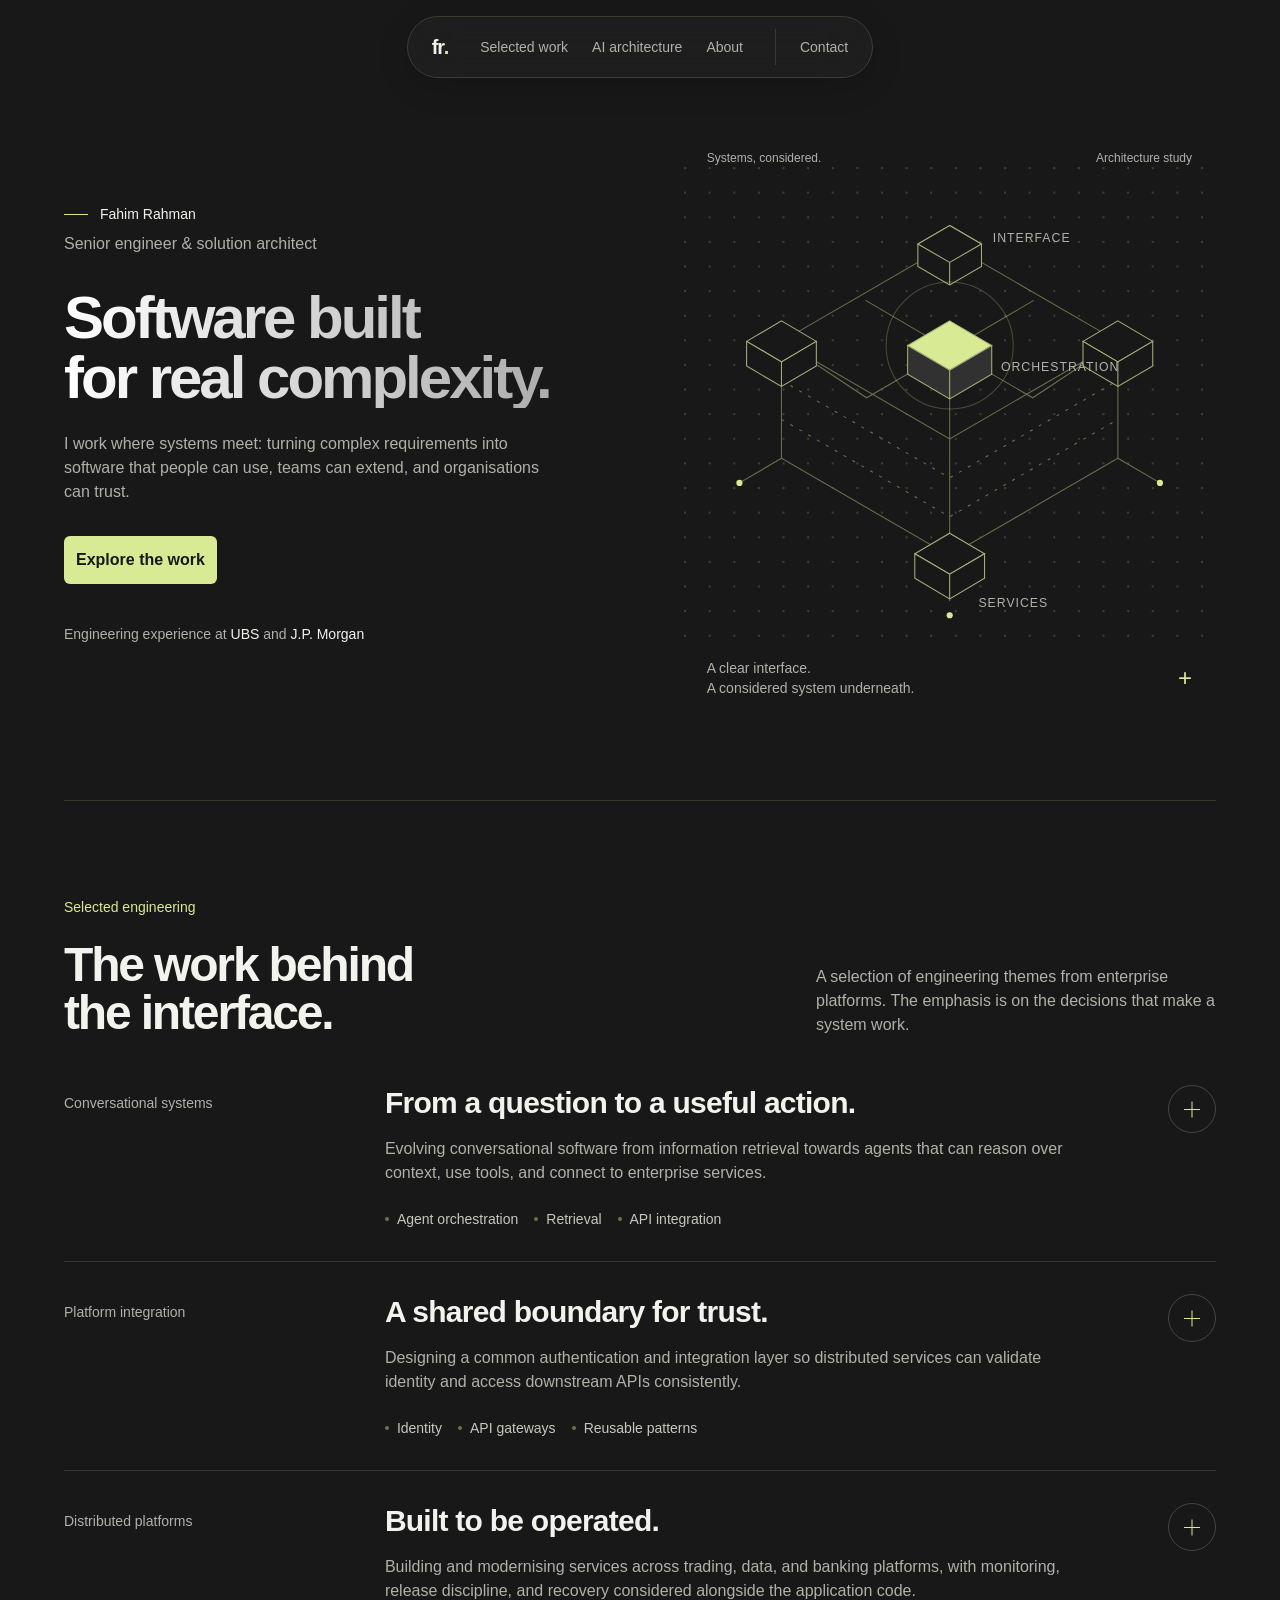
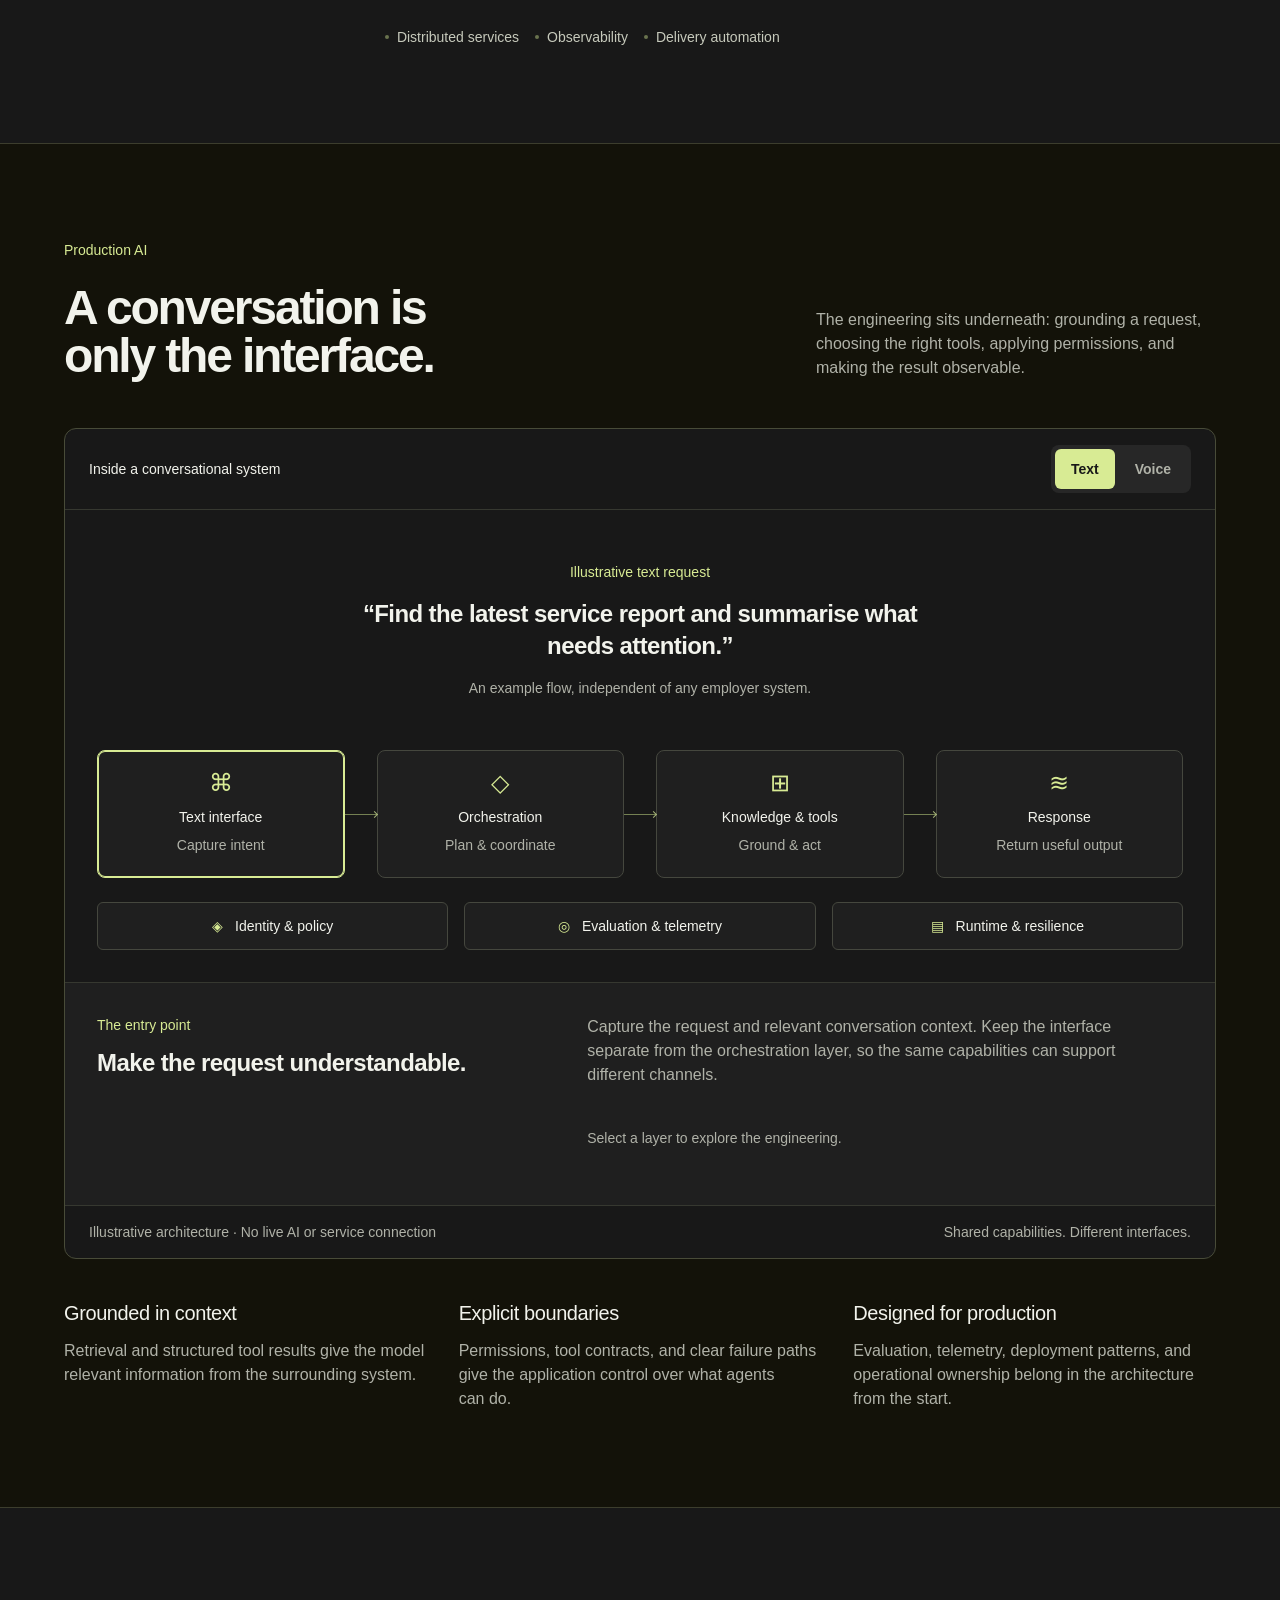
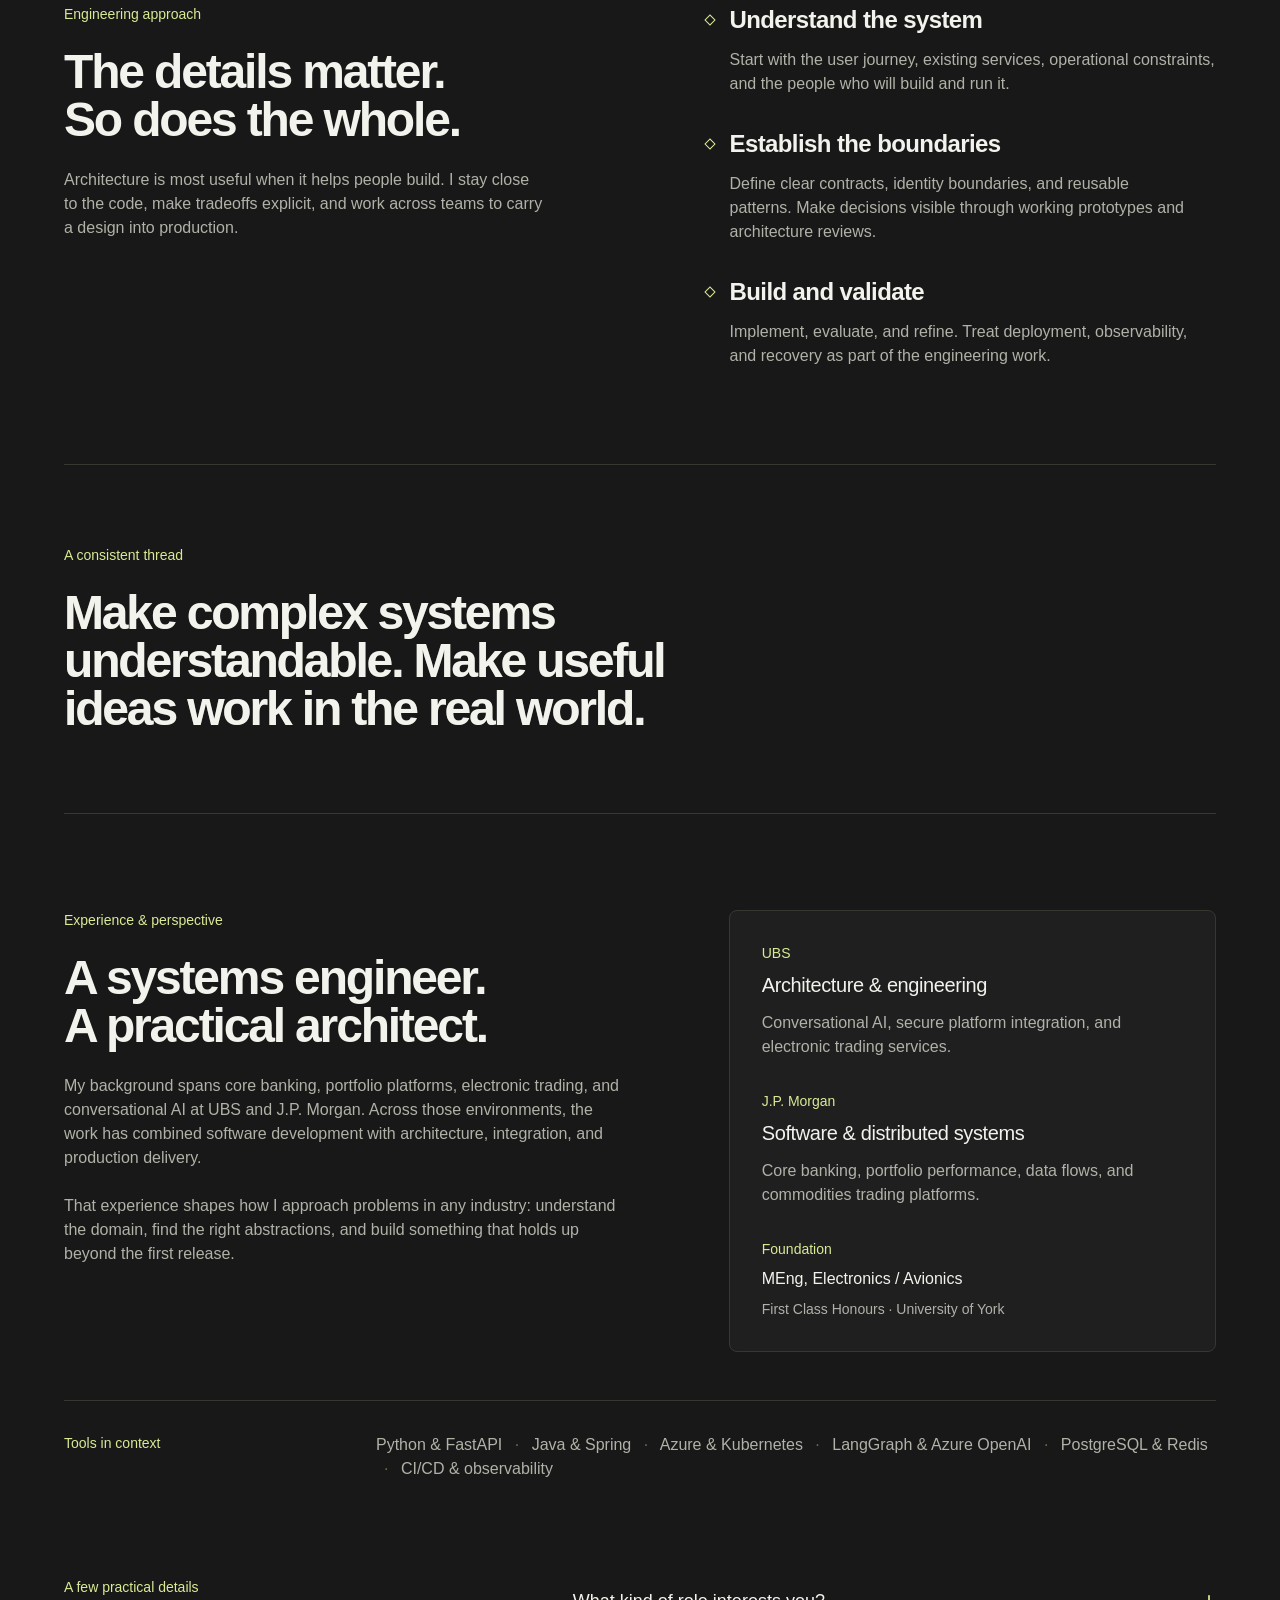
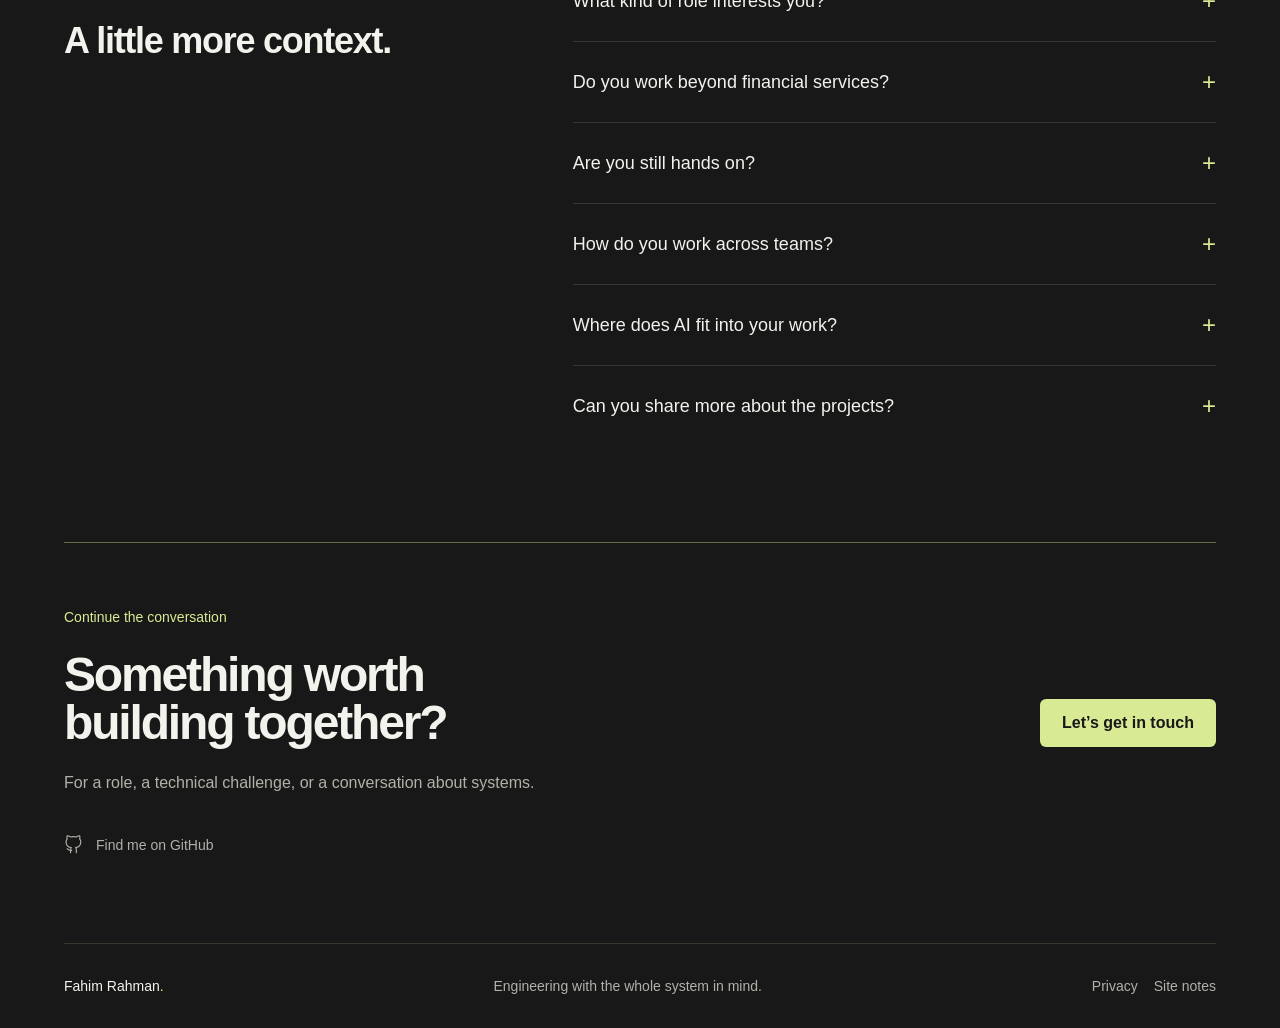
==== index.html @ e2b3c735 "Build editorial engineering portfolio with interactive AI architecture" ====
<!doctype html>
<html lang="en">
<head>
  <meta charset="utf-8">
  <meta name="viewport" content="width=device-width, initial-scale=1">
  <meta name="theme-color" content="#181818">
  <title>Fahim Rahman | Senior engineer &amp; solution architect</title>
  <meta name="description" content="Software engineering and solution architecture by Fahim Rahman. Explore distributed systems, secure platforms, and production AI for conversational and voice interfaces.">
  <meta property="og:type" content="website">
  <meta property="og:title" content="Fahim Rahman | Engineering &amp; architecture">
  <meta property="og:description" content="Software built for real complexity. A portfolio of systems thinking, hands-on engineering, and production AI.">
  <meta property="og:image" content="./assets/social.png">
  <meta name="twitter:card" content="summary_large_image">
  <link rel="icon" href="./assets/favicon.svg" type="image/svg+xml">
  <link rel="preload" href="./assets/manrope.ttf" as="font" type="font/ttf" crossorigin>
  <link rel="stylesheet" href="./styles.css">
  <script src="./app.js" defer></script>
</head>
<body>
  <a class="skip-link button-md" href="#main">Skip to content</a>
  <header class="site-header">
    <nav class="nav-shell" aria-label="Main navigation">
      <a href="#intro" class="wordmark title-4" aria-label="Fahim Rahman, introduction">fr<span aria-hidden="true">.</span></a>
      <div class="desktop-nav">
        <a class="title-4" href="#work">Selected work</a>
        <a class="title-4" href="#ai">AI architecture</a>
        <a class="title-4" href="#about">About</a>
      </div>
      <a class="nav-contact title-4" href="#contact">Contact</a>
      <button class="menu-toggle" aria-label="Open navigation" aria-expanded="false" aria-controls="mobile-menu"><span></span><span></span></button>
    </nav>
  </header>
  <div id="mobile-menu" class="mobile-menu" inert>
    <nav aria-label="Mobile navigation">
      <a href="#work" class="heading-3">Selected work</a>
      <a href="#ai" class="heading-3">AI architecture</a>
      <a href="#approach" class="heading-3">Approach</a>
      <a href="#about" class="heading-3">About</a>
      <a href="#contact" class="heading-3">Contact</a>
    </nav>
    <span class="caption-2">Fahim Rahman · Engineering &amp; architecture</span>
  </div>
  <main id="main">
    <section id="intro" class="hero wrap" aria-labelledby="hero-title">
      <div class="hero-copy">
        <p class="eyebrow caption-1"><span class="small-line" aria-hidden="true"></span> Fahim Rahman</p>
        <p class="role title-3">Senior engineer &amp; solution architect</p>
        <h1 id="hero-title" class="heading-1">Software built<br>for real complexity.</h1>
        <p class="hero-description body-3">I work where systems meet: turning complex requirements into software that people can use, teams can extend, and organisations can trust.</p>
        <a href="#work" class="button button-md">Explore the work</a>
        <p class="hero-proof caption-2">Engineering experience at <span>UBS</span> and <span>J.P. Morgan</span></p>
      </div>
      <div class="hero-art" role="img" aria-label="An abstract architectural study connecting an interface through orchestration to multiple services">
        <div class="art-top caption-4"><span>Systems, considered.</span><span>Architecture study</span></div>
        <svg class="system-art" viewBox="0 0 520 480" fill="none" aria-hidden="true">
          <defs><pattern id="dots" width="24" height="24" patternUnits="userSpaceOnUse"><circle cx="2" cy="2" r="1" fill="#45483c"/></pattern></defs>
          <rect x="0" y="0" width="520" height="480" fill="url(#dots)"/>
          <g stroke="#69734e" stroke-width="1">
            <path d="M260 76 424 171 260 266 96 171Z"/>
            <path d="M96 171v114l164 95 164-95V171M260 266v114"/>
            <path d="m96 209 164 95 164-95M96 247l164 95 164-95" stroke-dasharray="3 7"/>
            <path d="M260 266v-87M260 179l82-48M260 179l-82-48"/>
            <path d="m260 179 81 47 83-55M260 179l-81 47-83-55"/>
            <path d="m96 285-41 24m369-24 41 24M260 380v44"/>
          </g>
          <g fill="#181818" stroke="#a4b47a">
            <path d="m260 58 31 18-31 18-31-18Z"/>
            <path d="m260 58 31 18v22l-31 18-31-18V76Z"/>
            <path d="m260 94 31-18M260 94l-31-18M260 94v22"/>
            <path d="m260 151 41 24-41 24-41-24Z" fill="#d8eb94"/>
            <path d="m219 175 41 24 41-24v28l-41 24-41-24Z" fill="#313131"/>
            <path d="M260 199v28"/>
            <path d="m96 151 34 20-34 20-34-20Z"/>
            <path d="m62 171 34 20 34-20v24l-34 20-34-20Z"/><path d="M96 191v24"/>
            <path d="m424 151 34 20-34 20-34-20Z"/>
            <path d="m390 171 34 20 34-20v24l-34 20-34-20Z"/><path d="M424 191v24"/>
            <path d="m260 358 34 20-34 20-34-20Z"/><path d="m226 378 34 20 34-20v24l-34 20-34-20Z"/><path d="M260 398v24"/>
          </g>
          <g fill="#d8eb94"><circle cx="55" cy="309" r="3"/><circle cx="465" cy="309" r="3"/><circle cx="260" cy="438" r="3"/></g>
          <g class="art-label"><text x="302" y="74">INTERFACE</text><text x="310" y="200">ORCHESTRATION</text><text x="288" y="430">SERVICES</text></g>
          <circle class="art-pulse" cx="260" cy="175" r="62" stroke="#d8eb94" stroke-opacity=".25"/>
        </svg>
        <div class="art-bottom caption-2"><span>A clear interface.<br>A considered system underneath.</span><span class="art-cross" aria-hidden="true">+</span></div>
      </div>
    </section>

    <section id="work" class="section wrap" aria-labelledby="work-title">
      <div class="section-heading reveal"><p class="eyebrow caption-1">Selected engineering</p><div class="section-heading-row"><h2 id="work-title" class="heading-2">The work behind<br>the interface.</h2><p class="body-3 section-intro">A selection of engineering themes from enterprise platforms. The emphasis is on the decisions that make a system work.</p></div></div>
      <div class="work-list">
        <article class="work-item reveal">
          <div class="work-summary"><div class="work-category caption-1">Conversational systems</div><div class="work-main"><h3 class="heading-4">From a question to a useful action.</h3><p class="body-3">Evolving conversational software from information retrieval towards agents that can reason over context, use tools, and connect to enterprise services.</p><div class="tags"><span class="caption-2">Agent orchestration</span><span class="caption-2">Retrieval</span><span class="caption-2">API integration</span></div></div><button class="expand-button" aria-expanded="false" aria-controls="work-ai" aria-label="Read about conversational systems"><span aria-hidden="true"></span></button></div>
          <div class="work-detail" id="work-ai" hidden><div><h4 class="title-1">The architectural question</h4><p class="body-3">How do you give a conversational interface useful capabilities while keeping system access, context, and failure handling explicit?</p></div><div><h4 class="title-1">Engineering contribution</h4><p class="body-3">Reusable agent and integration patterns, retrieval workflows, and secure access to services. Architecture and engineering carried through evaluation, enterprise review, and production delivery.</p></div></div>
        </article>
        <article class="work-item reveal">
          <div class="work-summary"><div class="work-category caption-1">Platform integration</div><div class="work-main"><h3 class="heading-4">A shared boundary for trust.</h3><p class="body-3">Designing a common authentication and integration layer so distributed services can validate identity and access downstream APIs consistently.</p><div class="tags"><span class="caption-2">Identity</span><span class="caption-2">API gateways</span><span class="caption-2">Reusable patterns</span></div></div><button class="expand-button" aria-expanded="false" aria-controls="work-trust" aria-label="Read about platform integration"><span aria-hidden="true"></span></button></div>
          <div class="work-detail" id="work-trust" hidden><div><h4 class="title-1">The architectural question</h4><p class="body-3">Where should identity checks and service access policies live when multiple teams are building connected services?</p></div><div><h4 class="title-1">Engineering contribution</h4><p class="body-3">A shared gateway from concept to production, bringing inbound token validation and outbound API access into a coherent integration model using managed identities and access controls.</p></div></div>
        </article>
        <article class="work-item reveal">
          <div class="work-summary"><div class="work-category caption-1">Distributed platforms</div><div class="work-main"><h3 class="heading-4">Built to be operated.</h3><p class="body-3">Building and modernising services across trading, data, and banking platforms, with monitoring, release discipline, and recovery considered alongside the application code.</p><div class="tags"><span class="caption-2">Distributed services</span><span class="caption-2">Observability</span><span class="caption-2">Delivery automation</span></div></div><button class="expand-button" aria-expanded="false" aria-controls="work-platform" aria-label="Read about distributed platforms"><span aria-hidden="true"></span></button></div>
          <div class="work-detail" id="work-platform" hidden><div><h4 class="title-1">The architectural question</h4><p class="body-3">How does a platform remain understandable and supportable as integrations, delivery teams, and production dependencies grow?</p></div><div><h4 class="title-1">Engineering contribution</h4><p class="body-3">Services, data validation frameworks, health monitoring, automated delivery workflows, and production troubleshooting across shared enterprise systems.</p></div></div>
        </article>
      </div>
    </section>

    <section id="ai" class="ai-section" aria-labelledby="ai-title">
      <div class="wrap">
        <div class="section-heading reveal"><p class="eyebrow caption-1">Production AI</p><div class="section-heading-row"><h2 id="ai-title" class="heading-2">A conversation is<br>only the interface.</h2><p class="body-3 section-intro">The engineering sits underneath: grounding a request, choosing the right tools, applying permissions, and making the result observable.</p></div></div>
        <div class="architecture reveal">
          <div class="architecture-toolbar"><span class="title-4">Inside a conversational system</span><div class="mode-tabs" role="tablist" aria-label="Architecture entry point"><button role="tab" class="button-sm" id="tab-text" aria-selected="true" aria-controls="architecture-panel" data-mode="text">Text</button><button role="tab" class="button-sm" id="tab-voice" aria-selected="false" aria-controls="architecture-panel" data-mode="voice" tabindex="-1">Voice</button></div></div>
          <div id="architecture-panel" role="tabpanel" aria-labelledby="tab-text">
            <div class="architecture-demo"><div class="example-request"><p class="caption-1" id="request-label">Illustrative text request</p><p class="heading-5" id="request-copy">“Find the latest service report and summarise what needs attention.”</p><div class="waveform" id="voice-wave" aria-hidden="true" hidden><span></span><span></span><span></span><span></span><span></span><span></span><span></span><span></span><span></span><span></span><span></span><span></span><span></span><span></span><span></span><span></span><span></span><span></span><span></span><span></span><span></span><span></span><span></span><span></span></div><p class="caption-2" id="request-note">An example flow, independent of any employer system.</p></div>
              <div class="pipeline" aria-label="Explore the architecture stages">
                <button class="pipeline-node selected" data-stage="interface" aria-pressed="true"><span class="node-glyph" aria-hidden="true">⌘</span><span class="title-4" id="interface-node-title">Text interface</span><span class="caption-2">Capture intent</span></button>
                <span class="pipeline-connector" aria-hidden="true"></span>
                <button class="pipeline-node" data-stage="orchestration" aria-pressed="false"><span class="node-glyph" aria-hidden="true">◇</span><span class="title-4">Orchestration</span><span class="caption-2">Plan &amp; coordinate</span></button>
                <span class="pipeline-connector" aria-hidden="true"></span>
                <button class="pipeline-node" data-stage="knowledge" aria-pressed="false"><span class="node-glyph" aria-hidden="true">⊞</span><span class="title-4">Knowledge &amp; tools</span><span class="caption-2">Ground &amp; act</span></button>
                <span class="pipeline-connector" aria-hidden="true"></span>
                <button class="pipeline-node" data-stage="response" aria-pressed="false"><span class="node-glyph" aria-hidden="true">≋</span><span class="title-4">Response</span><span class="caption-2">Return useful output</span></button>
              </div>
              <div class="foundation-row"><button data-stage="security" class="foundation-node title-4" aria-pressed="false"><span aria-hidden="true">◈</span> Identity &amp; policy</button><button data-stage="evaluation" class="foundation-node title-4" aria-pressed="false"><span aria-hidden="true">◎</span> Evaluation &amp; telemetry</button><button data-stage="runtime" class="foundation-node title-4" aria-pressed="false"><span aria-hidden="true">▤</span> Runtime &amp; resilience</button></div>
            </div>
            <div class="stage-detail" aria-live="polite" aria-atomic="true"><div><p class="eyebrow caption-1" id="stage-kicker">The entry point</p><h3 class="heading-5" id="stage-title">Make the request understandable.</h3></div><p class="body-3" id="stage-description">Capture the request and relevant conversation context. Keep the interface separate from the orchestration layer, so the same capabilities can support different channels.</p><span class="caption-2 stage-hint">Select a layer to explore the engineering.</span></div>
          </div>
          <div class="architecture-footer caption-2"><span>Illustrative architecture · No live AI or service connection</span><span>Shared capabilities. Different interfaces.</span></div>
        </div>
        <div class="ai-principles reveal"><article><h3 class="title-1">Grounded in context</h3><p class="body-3">Retrieval and structured tool results give the model relevant information from the surrounding system.</p></article><article><h3 class="title-1">Explicit boundaries</h3><p class="body-3">Permissions, tool contracts, and clear failure paths give the application control over what agents can do.</p></article><article><h3 class="title-1">Designed for production</h3><p class="body-3">Evaluation, telemetry, deployment patterns, and operational ownership belong in the architecture from the start.</p></article></div>
      </div>
    </section>

    <section id="approach" class="section wrap" aria-labelledby="approach-title">
      <div class="approach-layout"><div class="reveal"><p class="eyebrow caption-1">Engineering approach</p><h2 id="approach-title" class="heading-2">The details matter.<br>So does the whole.</h2><p class="body-3 approach-intro">Architecture is most useful when it helps people build. I stay close to the code, make tradeoffs explicit, and work across teams to carry a design into production.</p></div><div class="approach-list"><article class="reveal"><span class="approach-mark" aria-hidden="true"></span><div><h3 class="heading-5">Understand the system</h3><p class="body-3">Start with the user journey, existing services, operational constraints, and the people who will build and run it.</p></div></article><article class="reveal"><span class="approach-mark" aria-hidden="true"></span><div><h3 class="heading-5">Establish the boundaries</h3><p class="body-3">Define clear contracts, identity boundaries, and reusable patterns. Make decisions visible through working prototypes and architecture reviews.</p></div></article><article class="reveal"><span class="approach-mark" aria-hidden="true"></span><div><h3 class="heading-5">Build and validate</h3><p class="body-3">Implement, evaluate, and refine. Treat deployment, observability, and recovery as part of the engineering work.</p></div></article></div></div>
    </section>

    <section class="statement-section wrap" aria-label="Engineering philosophy"><p class="eyebrow caption-1">A consistent thread</p><p class="statement heading-2" data-word-reveal>Make complex systems understandable. Make useful ideas work in the real world.</p></section>

    <section id="about" class="section wrap" aria-labelledby="about-title">
      <div class="about-layout"><div class="reveal"><p class="eyebrow caption-1">Experience &amp; perspective</p><h2 id="about-title" class="heading-2">A systems engineer.<br>A practical architect.</h2><p class="body-3 about-copy">My background spans core banking, portfolio platforms, electronic trading, and conversational AI at UBS and J.P. Morgan. Across those environments, the work has combined software development with architecture, integration, and production delivery.</p><p class="body-3 about-copy">That experience shapes how I approach problems in any industry: understand the domain, find the right abstractions, and build something that holds up beyond the first release.</p></div><aside class="experience-panel reveal" aria-label="Experience highlights"><div class="experience-entry"><p class="caption-1">UBS</p><h3 class="title-1">Architecture &amp; engineering</h3><p class="body-3">Conversational AI, secure platform integration, and electronic trading services.</p></div><div class="experience-entry"><p class="caption-1">J.P. Morgan</p><h3 class="title-1">Software &amp; distributed systems</h3><p class="body-3">Core banking, portfolio performance, data flows, and commodities trading platforms.</p></div><div class="experience-entry education"><p class="caption-1">Foundation</p><h3 class="title-3">MEng, Electronics / Avionics</h3><p class="body-6">First Class Honours · University of York</p></div></aside></div>
      <div class="toolkit reveal"><p class="caption-1">Tools in context</p><p class="body-3">Python &amp; FastAPI <span>·</span> Java &amp; Spring <span>·</span> Azure &amp; Kubernetes <span>·</span> LangGraph &amp; Azure OpenAI <span>·</span> PostgreSQL &amp; Redis <span>·</span> CI/CD &amp; observability</p></div>
    </section>

    <section class="section wrap faq-section" aria-labelledby="faq-title"><div class="faq-layout"><div class="reveal"><p class="eyebrow caption-1">A few practical details</p><h2 id="faq-title" class="heading-3">A little more context.</h2></div><div class="faq-list reveal">
      <details><summary class="title-2">What kind of role interests you?</summary><p class="body-3">Senior engineering and solution architecture roles with a substantial technical contribution: building software, shaping systems, guiding a small team, or advising across teams.</p></details>
      <details><summary class="title-2">Do you work beyond financial services?</summary><p class="body-3">Yes. My experience comes from financial services, but the engineering challenges are broader: reliable services, secure integration, clear system boundaries, and useful applications of AI.</p></details>
      <details><summary class="title-2">Are you still hands on?</summary><p class="body-3">Yes. My work combines architecture with implementation, prototypes, code reviews, integration, and production troubleshooting.</p></details>
      <details><summary class="title-2">How do you work across teams?</summary><p class="body-3">Through shared patterns, clear technical decisions, architecture and code reviews, mentoring, and practical help with integration problems.</p></details>
      <details><summary class="title-2">Where does AI fit into your work?</summary><p class="body-3">In production systems that connect natural language to knowledge and services. My focus includes agent orchestration, retrieval, secure tool integration, and conversational and voice interfaces.</p></details>
      <details><summary class="title-2">Can you share more about the projects?</summary><p class="body-3">This portfolio keeps examples at the level of engineering themes and architectural decisions. Any further conversation respects the confidentiality of the organisations involved.</p></details>
    </div></div></section>

    <section id="contact" class="contact-section wrap reveal" aria-labelledby="contact-title"><p class="eyebrow caption-1">Continue the conversation</p><div class="contact-row"><div><h2 id="contact-title" class="heading-2">Something worth<br>building together?</h2><p class="body-3">For a role, a technical challenge, or a conversation about systems.</p></div><a class="button button-md contact-button" href="mailto:fahim1993@yahoo.com?subject=Let%27s%20talk%20about%20engineering">Let’s get in touch</a></div><a href="https://github.com/fahimrahman" class="github-link title-4" target="_blank" rel="noopener noreferrer"><svg width="20" height="20" viewBox="0 0 24 24" fill="none" aria-hidden="true"><path d="M9 19c-4 1-4-2-6-2m12 5v-4a3.5 3.5 0 0 0-1-2.7c3.3-.4 6.8-1.6 6.8-7.3a5.7 5.7 0 0 0-1.5-4 5.2 5.2 0 0 0-.1-4s-1.3-.4-4.2 1.5a14.6 14.6 0 0 0-7.6 0C4.5-.4 3.2 0 3.2 0a5.2 5.2 0 0 0-.1 4A5.7 5.7 0 0 0 1.6 8c0 5.7 3.5 6.9 6.8 7.3A3.5 3.5 0 0 0 7.5 18v4" transform="translate(1 1) scale(.92)" stroke="currentColor" stroke-width="1.5" stroke-linecap="round" stroke-linejoin="round"/></svg>Find me on GitHub<span class="sr-only"> (opens in a new tab)</span></a></section>
  </main>
  <footer class="site-footer wrap"><a class="title-4 footer-name" href="#intro">Fahim Rahman<span aria-hidden="true">.</span></a><p class="caption-2">Engineering with the whole system in mind.</p><div><button class="text-button caption-2" data-dialog="privacy-dialog">Privacy</button><button class="text-button caption-2" data-dialog="terms-dialog">Site notes</button></div></footer>
  <dialog id="privacy-dialog" class="legal-dialog" aria-labelledby="privacy-title"><div class="dialog-top"><p class="caption-1">Privacy</p><button class="dialog-close" aria-label="Close privacy notice">×</button></div><h2 id="privacy-title" class="heading-4">A simple portfolio.</h2><p class="body-3">This portfolio has no contact form, analytics scripts, advertising trackers, or application cookies. Fonts and visual assets are served with the site. The hosting provider may process technical request information needed to deliver the website.</p><p class="body-3">The contact button opens your email application. Sending an email shares the information you choose to include. GitHub is an external site with its own privacy practices.</p></dialog>
  <dialog id="terms-dialog" class="legal-dialog" aria-labelledby="notes-title"><div class="dialog-top"><p class="caption-1">Site notes</p><button class="dialog-close" aria-label="Close site notes">×</button></div><h2 id="notes-title" class="heading-4">About the examples.</h2><p class="body-3">Project descriptions are intentionally general. The interactive architecture is an illustrative explanation, rather than a representation of an employer’s internal systems or a live AI service.</p><p class="body-3">Employer names provide professional context and do not imply endorsement. Further details can be discussed where appropriate.</p></dialog>
</body>
</html>
---- styles.css ----
@font-face{font-family:Manrope;src:url('./assets/manrope.ttf') format('truetype');font-weight:400;font-style:normal;font-display:swap}
@font-face{font-family:Manrope;src:url('./assets/manrope-medium.ttf') format('truetype');font-weight:500;font-style:normal;font-display:swap}
@font-face{font-family:Manrope;src:url('./assets/manrope-semibold.ttf') format('truetype');font-weight:600 700;font-style:normal;font-display:swap}
:root{color-scheme:dark;--base:#181818;--surface:#1f1f1f;--raised:#272727;--line:#363830;--text:#f2f3ec;--muted:#b0b2a8;--accent:#d8eb94;--ease:cubic-bezier(.22,1,.36,1);--spacing-0:0;--spacing-25:2px;--spacing-50:4px;--spacing-75:8px;--spacing-100:12px;--spacing-200:16px;--spacing-300:24px;--spacing-400:32px;--spacing-500:40px;--spacing-600:48px;--spacing-700:64px;--spacing-800:80px;--spacing-900:96px}
*{box-sizing:border-box}html{scroll-behavior:smooth;scroll-padding-top:96px}body{margin:0;background:var(--base);color:var(--text);font-family:Manrope,sans-serif;-webkit-font-smoothing:antialiased}body.menu-open{overflow:hidden}button,a{-webkit-tap-highlight-color:transparent}button{font-family:inherit;color:inherit;cursor:pointer}a{color:inherit;text-decoration:none}button{border:0}button:disabled{cursor:default}p,h1,h2,h3,h4{margin:0;text-wrap:pretty}h1,h2,h3,h4{text-wrap:balance}::selection{background:var(--accent);color:var(--base)}:focus-visible{outline:2px solid var(--accent);outline-offset:4px}button,a,summary{touch-action:manipulation}a,button{transition:transform .5s var(--ease),opacity .3s var(--ease)}a:active,button:active{transform:translateY(1px)}button[hidden],[hidden]{display:none!important}
.heading-1{font-size:3.75rem;line-height:1;font-weight:600;letter-spacing:-.05em}.heading-2{font-size:3rem;line-height:1;font-weight:600;letter-spacing:-.045em}.heading-3{font-size:2.25rem;line-height:2.5rem;font-weight:600;letter-spacing:-.035em}.heading-4{font-size:1.875rem;line-height:2.25rem;font-weight:600;letter-spacing:-.025em}.heading-5{font-size:1.5rem;line-height:2rem;font-weight:600;letter-spacing:-.025em}.heading-6{font-size:1.25rem;line-height:1.75rem;font-weight:600}.title-1{font-size:1.25rem;line-height:1.75rem;font-weight:500;letter-spacing:-.02em}.title-2{font-size:1.125rem;line-height:1.75rem;font-weight:500}.title-3{font-size:1rem;line-height:1.5rem;font-weight:500}.title-4{font-size:.875rem;line-height:1.25rem;font-weight:500}.title-5{font-size:.75rem;line-height:1rem;font-weight:500}.body-1{font-size:1rem;line-height:1.5rem;font-weight:600}.body-2{font-size:1rem;line-height:1.5rem;font-weight:500}.body-3{font-size:1rem;line-height:1.5rem;font-weight:400}.body-4{font-size:.875rem;line-height:1.25rem;font-weight:600}.body-5{font-size:.875rem;line-height:1.25rem;font-weight:500}.body-6{font-size:.875rem;line-height:1.25rem;font-weight:400}.button-lg{font-size:1.125rem;line-height:1.75rem;font-weight:600}.button-md{font-size:1rem;line-height:1.5rem;font-weight:600}.button-sm{font-size:.875rem;line-height:1.25rem;font-weight:600}.button-xsm{font-size:.75rem;line-height:1rem;font-weight:600}.caption-1{font-size:.875rem;line-height:1.25rem;font-weight:500}.caption-2{font-size:.875rem;line-height:1.25rem;font-weight:400}.caption-3{font-size:.75rem;line-height:1rem;font-weight:600}.caption-4{font-size:.75rem;line-height:1rem;font-weight:500}.caption-5{font-size:.75rem;line-height:1rem;font-weight:400}
.wrap{width:min(100% - 128px,1280px);margin-inline:auto}.section{padding-block:var(--spacing-900)}.eyebrow{display:flex;gap:var(--spacing-100);align-items:center;color:var(--accent);margin-bottom:var(--spacing-300)}.small-line{height:1px;width:24px;background:var(--accent)}.section-heading{margin-bottom:var(--spacing-600)}.section-heading-row{display:flex;align-items:flex-end;justify-content:space-between;gap:var(--spacing-600)}.section-intro{max-width:400px;color:var(--muted)}.button{display:inline-flex;align-items:center;justify-content:center;min-height:48px;padding:var(--spacing-75) var(--spacing-100);background:var(--accent);color:#181818;border-radius:6px;box-shadow:0 0 0 1px transparent}.button:hover{transform:translateY(-2px);opacity:.9}.button:active{transform:scale(.98)}.sr-only{position:absolute;width:1px;height:1px;padding:0;margin:-1px;overflow:hidden;clip:rect(0,0,0,0);white-space:nowrap;border:0}.skip-link{position:fixed;z-index:200;top:var(--spacing-200);left:var(--spacing-200);transform:translateY(-96px);background:var(--accent);color:var(--base);padding:var(--spacing-100);border-radius:6px}.skip-link:focus{transform:translateY(0)}
.site-header{position:fixed;inset:var(--spacing-200) 0 auto;z-index:50;pointer-events:none;display:flex;justify-content:center}.nav-shell{pointer-events:auto;display:flex;align-items:center;gap:var(--spacing-400);padding:var(--spacing-100) var(--spacing-300);border-radius:9999px;background:rgb(31 31 31/.88);backdrop-filter:blur(24px);border:1px solid #3c3e36;box-shadow:0 8px 32px #00000026}.wordmark{display:flex;align-items:center;font-size:1.25rem;line-height:1.75rem;font-weight:600;letter-spacing:-.06em}.wordmark span{color:var(--accent)}.desktop-nav{display:flex;gap:var(--spacing-300);align-items:center}.desktop-nav a,.nav-contact{color:var(--muted);padding-block:var(--spacing-75)}.desktop-nav a:hover,.desktop-nav a[aria-current],.nav-contact:hover,.nav-contact[aria-current]{color:var(--accent)}.nav-contact{border-left:1px solid var(--line);padding-left:var(--spacing-300)}.menu-toggle{display:none;width:32px;height:32px;background:none;padding:var(--spacing-75) 0;position:relative}.menu-toggle span{display:block;position:absolute;left:4px;width:24px;height:2px;background:var(--text);transition:transform .5s var(--ease)}.menu-toggle span:first-child{transform:translateY(-4px)}.menu-toggle span:last-child{transform:translateY(4px)}.menu-toggle[aria-expanded=true] span:first-child{transform:rotate(45deg)}.menu-toggle[aria-expanded=true] span:last-child{transform:rotate(-45deg)}.mobile-menu{position:fixed;inset:0;z-index:40;background:rgb(24 24 24/.98);backdrop-filter:blur(32px);padding:var(--spacing-900) var(--spacing-300) var(--spacing-400);opacity:0;visibility:hidden;transition:opacity .5s var(--ease),visibility .5s;display:flex;flex-direction:column;justify-content:center;gap:var(--spacing-700)}.mobile-menu.open{visibility:visible;opacity:1}.mobile-menu nav{display:flex;flex-direction:column;gap:var(--spacing-300)}.mobile-menu nav a{opacity:0;transform:translateY(24px);transition:transform .5s var(--ease),opacity .5s var(--ease)}.mobile-menu.open nav a{opacity:1;transform:none}.mobile-menu.open nav a:nth-child(2){transition-delay:60ms}.mobile-menu.open nav a:nth-child(3){transition-delay:120ms}.mobile-menu.open nav a:nth-child(4){transition-delay:180ms}.mobile-menu.open nav a:nth-child(5){transition-delay:240ms}.mobile-menu>.caption-2{color:var(--muted)}
.hero{display:grid;grid-template-columns:1.1fr 1fr;align-items:center;gap:var(--spacing-400);padding-top:var(--spacing-900);padding-bottom:var(--spacing-900);min-height:800px}.hero-copy{padding-top:var(--spacing-600)}.hero .eyebrow{margin-bottom:var(--spacing-75);color:var(--text)}.role{color:var(--muted);margin-bottom:var(--spacing-400)}.hero h1{max-width:680px;background:linear-gradient(90deg,#fff,#9b9b9b);background-clip:text;-webkit-text-fill-color:transparent;margin-bottom:var(--spacing-300)}.hero-description{max-width:480px;color:var(--muted);margin-bottom:var(--spacing-400)}.hero-proof{color:var(--muted);margin-top:var(--spacing-500)}.hero-proof span{color:var(--text);font-weight:500}.hero-art{align-self:stretch;display:flex;flex-direction:column;justify-content:center;min-width:0;margin-top:var(--spacing-600)}.art-top,.art-bottom{display:flex;justify-content:space-between;align-items:center;color:var(--muted);gap:var(--spacing-200)}.art-top{padding-inline:var(--spacing-300)}.system-art{width:100%;display:block;overflow:visible}.art-label{font:500 12px Manrope,sans-serif;letter-spacing:.08em;fill:#b0b2a8}.art-bottom{padding-inline:var(--spacing-300)}.art-cross{color:var(--accent);font-size:1.5rem;line-height:2rem}.art-pulse{transform-origin:260px 175px;animation:pulse 5s var(--ease) infinite}@keyframes pulse{0%,100%{opacity:.3;transform:scale(.85)}50%{opacity:.8;transform:scale(1.05)}}
#work{border-top:1px solid var(--line)}.work-item{padding-block:var(--spacing-400);border-top:1px solid var(--line)}.work-item:first-child{border-top:0;padding-top:0}.work-item:last-child{padding-bottom:0}.work-summary{display:grid;grid-template-columns:1fr 2.6fr 48px;gap:var(--spacing-400);align-items:start}.work-category{color:var(--muted);padding-top:var(--spacing-75)}.work-main h3{margin-bottom:var(--spacing-200)}.work-main>p{color:var(--muted);max-width:680px}.tags{display:flex;flex-wrap:wrap;gap:var(--spacing-75) var(--spacing-200);margin-top:var(--spacing-300);color:#c6c9bb}.tags span{display:flex;align-items:center;gap:var(--spacing-75)}.tags span:before{content:'';width:4px;height:4px;background:#69734e;border-radius:9999px}.expand-button{width:48px;height:48px;border:1px solid #45473e;border-radius:9999px;background:none;display:grid;place-items:center}.expand-button:hover,.expand-button[aria-expanded=true]{background:var(--raised)}.expand-button span{position:relative;width:16px;height:16px}.expand-button span:before,.expand-button span:after{content:'';position:absolute;background:var(--accent);width:16px;height:1px;left:0;top:8px;transition:transform .5s var(--ease)}.expand-button span:after{transform:rotate(90deg)}.expand-button[aria-expanded=true] span:after{transform:rotate(0)}.work-detail{display:grid;grid-template-columns:1fr 1fr;gap:var(--spacing-400);margin-left:calc(100% / 4.6 + 32px);padding:var(--spacing-300);margin-top:var(--spacing-300);background:var(--surface);border:1px solid var(--line);border-radius:8px}.work-detail h4{margin-bottom:var(--spacing-100)}.work-detail p{color:var(--muted)}
.ai-section{padding-block:var(--spacing-900);background:#131209;border-block:1px solid #3c3d2d}.architecture{background:var(--base);border:1px solid #484b38;border-radius:12px;overflow:hidden}.architecture-toolbar{display:flex;justify-content:space-between;align-items:center;padding:var(--spacing-200) var(--spacing-300);border-bottom:1px solid var(--line);gap:var(--spacing-200)}.mode-tabs{display:flex;padding:var(--spacing-50);gap:var(--spacing-50);background:var(--raised);border-radius:8px}.mode-tabs button{background:none;border-radius:6px;padding:var(--spacing-75) var(--spacing-200);color:var(--muted);min-height:40px}.mode-tabs button:hover{color:var(--text)}.mode-tabs button[aria-selected=true]{background:var(--accent);color:var(--base)}.architecture-demo{padding:var(--spacing-400)}.example-request{display:flex;flex-direction:column;align-items:center;text-align:center;margin-bottom:var(--spacing-400);min-height:176px;justify-content:center}.example-request>.caption-1{color:var(--accent);margin-bottom:var(--spacing-200)}.example-request h3,.example-request .heading-5{max-width:680px}.example-request>.caption-2{color:var(--muted);margin-top:var(--spacing-200)}.pipeline{display:grid;grid-template-columns:1fr 32px 1fr 32px 1fr 32px 1fr;align-items:center}.pipeline-node{padding:var(--spacing-200) var(--spacing-100);display:flex;flex-direction:column;align-items:center;gap:var(--spacing-75);background:var(--surface);border:1px solid #45473e;border-radius:8px;min-height:128px;text-align:center}.pipeline-node .caption-2{color:var(--muted)}.pipeline-node:hover{transform:translateY(-2px);border-color:#79875a}.pipeline-node.selected{border-color:var(--accent);box-shadow:inset 0 0 0 1px var(--accent)}.node-glyph{color:var(--accent);font-size:1.5rem;line-height:2rem;min-height:32px}.pipeline-connector{height:1px;width:100%;background:#748052;position:relative}.pipeline-connector:after{content:'';position:absolute;right:0;top:-2px;width:4px;height:4px;border-right:1px solid #a5b479;border-top:1px solid #a5b479;transform:rotate(45deg)}.foundation-row{display:grid;grid-template-columns:repeat(3,1fr);gap:var(--spacing-200);margin-top:var(--spacing-300)}.foundation-node{padding:var(--spacing-100);background:var(--surface);border:1px solid #45473e;border-radius:6px;min-height:48px;text-align:center}.foundation-node span{color:var(--accent);margin-right:var(--spacing-75)}.foundation-node:hover{border-color:#79875a}.foundation-node.selected{border-color:var(--accent);box-shadow:inset 0 0 0 1px var(--accent)}.stage-detail{display:grid;grid-template-columns:1fr 1.3fr;gap:var(--spacing-200) var(--spacing-400);padding:var(--spacing-400);background:var(--surface);border-block:1px solid var(--line);min-height:224px}.stage-detail .eyebrow{margin-bottom:var(--spacing-100)}.stage-detail>.body-3{color:var(--muted)}.stage-hint{grid-column:2;color:var(--muted)}.architecture-footer{display:flex;justify-content:space-between;gap:var(--spacing-200);padding:var(--spacing-200) var(--spacing-300);color:var(--muted)}.waveform{height:32px;display:flex;align-items:center;justify-content:center;gap:var(--spacing-50);margin-top:var(--spacing-200)}.waveform span{width:2px;height:24px;background:var(--accent);transform:scaleY(.6)}.waveform span:nth-child(3n){transform:scaleY(1.3)}.waveform span:nth-child(4n){transform:scaleY(.3)}.waveform span:nth-child(5n){transform:scaleY(.9)}.ai-principles{display:grid;grid-template-columns:repeat(3,1fr);gap:var(--spacing-400);margin-top:var(--spacing-500)}.ai-principles h3{margin-bottom:var(--spacing-100)}.ai-principles p{color:var(--muted)}
.approach-layout{display:grid;grid-template-columns:1.1fr 1fr;gap:var(--spacing-800)}.approach-intro{color:var(--muted);max-width:480px;margin-top:var(--spacing-300)}.approach-list{display:flex;flex-direction:column;gap:var(--spacing-400)}.approach-list article{display:flex;gap:var(--spacing-200)}.approach-mark{width:8px;height:8px;border:1px solid var(--accent);transform:rotate(45deg);flex:0 0 auto;margin-top:var(--spacing-100)}.approach-list h3{margin-bottom:var(--spacing-100)}.approach-list p{color:var(--muted)}.statement-section{padding-block:var(--spacing-800);border-block:1px solid var(--line)}.statement{max-width:680px}.statement .word{color:#f2f3ec;display:inline-block;position:relative}.statement .word:after{content:attr(data-word);color:var(--text);position:absolute;inset:0;opacity:0;transition:opacity .6s var(--ease)}.js-motion .statement .word{color:#777970}.js-motion .statement .word.active:after{opacity:1}
.about-layout{display:grid;grid-template-columns:1.2fr 1fr;gap:var(--spacing-800)}.about-copy{margin-top:var(--spacing-300);color:var(--muted);max-width:560px}.experience-panel{background:var(--surface);border:1px solid var(--line);padding:var(--spacing-400);border-radius:8px}.experience-entry+.experience-entry{margin-top:var(--spacing-400)}.experience-entry>.caption-1{color:var(--accent);margin-bottom:var(--spacing-75)}.experience-entry h3{margin-bottom:var(--spacing-100)}.experience-entry>.body-3,.experience-entry>.body-6{color:var(--muted)}.education h3{margin-bottom:var(--spacing-75)}.toolkit{display:grid;grid-template-columns:1fr 3fr;gap:var(--spacing-400);padding-top:var(--spacing-400);margin-top:var(--spacing-600);border-top:1px solid var(--line)}.toolkit>.caption-1{color:var(--accent)}.toolkit>.body-3{color:var(--muted)}.toolkit span{padding-inline:var(--spacing-75);color:#657044}.faq-section{padding-top:0}.faq-layout{display:grid;grid-template-columns:1fr 1.5fr;gap:var(--spacing-800)}.faq-list details{border-top:1px solid var(--line);padding-block:var(--spacing-200)}.faq-list details:first-child{padding-top:0;border-top:0}.faq-list summary{cursor:pointer;display:flex;justify-content:space-between;align-items:center;gap:var(--spacing-300);list-style:none;padding-block:var(--spacing-75)}.faq-list summary::-webkit-details-marker{display:none}.faq-list summary:after{content:'+';font-size:1.5rem;line-height:2rem;color:var(--accent);font-weight:400;flex:0 0 auto}.faq-list details[open] summary:after{content:'−'}.faq-list summary:hover{color:var(--accent)}.faq-list p{color:var(--muted);margin-top:var(--spacing-100);padding-right:var(--spacing-300)}
.contact-section{padding-block:var(--spacing-700) var(--spacing-800);border-top:1px solid #626d49}.contact-row{display:flex;justify-content:space-between;align-items:center;gap:var(--spacing-500)}.contact-row p{color:var(--muted);margin-top:var(--spacing-300);max-width:480px}.contact-button{min-width:176px;flex-shrink:0}.github-link{display:inline-flex;gap:var(--spacing-100);align-items:center;color:var(--muted);margin-top:var(--spacing-400);padding-block:var(--spacing-75)}.github-link:hover{color:var(--accent)}.site-footer{border-top:1px solid var(--line);padding-block:var(--spacing-300);display:flex;justify-content:space-between;align-items:center;gap:var(--spacing-300)}.footer-name span{color:var(--accent)}.site-footer>.caption-2{color:var(--muted)}.site-footer>div{display:flex;gap:var(--spacing-200)}.text-button{padding:var(--spacing-75) 0;background:none;color:var(--muted)}.text-button:hover{color:var(--accent)}.legal-dialog{width:min(100% - 32px,640px);max-height:calc(100dvh - 64px);background:var(--surface);color:var(--text);padding:var(--spacing-400);border:1px solid #5c624d;border-radius:12px}.legal-dialog::backdrop{background:rgb(0 0 0/.7);backdrop-filter:blur(8px)}.dialog-top{display:flex;justify-content:space-between;align-items:center;margin-bottom:var(--spacing-300);color:var(--accent)}.dialog-close{display:grid;place-items:center;width:40px;height:40px;font-size:1.5rem;line-height:2rem;background:var(--raised);border-radius:9999px}.dialog-close:hover{opacity:.7}.legal-dialog .body-3{color:var(--muted);margin-top:var(--spacing-200)}.js-motion .reveal{opacity:0;transform:translateY(32px);transition:transform .7s var(--ease),opacity .7s var(--ease)}.js-motion .reveal.visible{opacity:1;transform:none}
@media(min-width:1600px){.hero{min-height:880px}}
@media(max-width:1100px){.wrap{width:calc(100% - 80px)}.hero{min-height:760px;gap:var(--spacing-200)}.hero-art{margin-top:var(--spacing-700)}.art-top{padding-inline:var(--spacing-100)}.art-top>span:last-child{display:none}.hero h1{font-size:3rem;line-height:1}.work-summary{grid-template-columns:1fr 3fr 48px;gap:var(--spacing-300)}.work-detail{margin-left:0}.section-heading-row{gap:var(--spacing-400)}.section-intro{max-width:320px}.approach-layout,.about-layout,.faq-layout{gap:var(--spacing-500)}.pipeline{grid-template-columns:1fr 16px 1fr 16px 1fr 16px 1fr}.architecture-demo{padding:var(--spacing-300)}.foundation-row{gap:var(--spacing-75)}.foundation-node{padding:var(--spacing-100) var(--spacing-75)}.foundation-node span{display:none}.heading-2{font-size:2.25rem;line-height:2.5rem}.heading-4{font-size:1.5rem;line-height:2rem}.site-footer>.caption-2{max-width:240px;text-align:center}}
@media(max-width:760px){html{scroll-padding-top:96px}.wrap{width:calc(100% - 48px)}.section{padding-block:var(--spacing-700)}.desktop-nav{display:none}.menu-toggle{display:block}.site-header{inset:var(--spacing-100) 0 auto}.nav-shell{width:calc(100% - 32px);justify-content:space-between;padding:var(--spacing-100) var(--spacing-200);gap:var(--spacing-200)}.nav-contact{border:0;padding:var(--spacing-75);margin-left:auto}.hero{display:block;padding-top:var(--spacing-900);padding-bottom:var(--spacing-600);min-height:0}.hero-copy{padding-top:var(--spacing-400)}.hero .role{margin-bottom:var(--spacing-300)}.hero h1{font-size:3rem;line-height:1;margin-bottom:var(--spacing-300)}.hero-description{max-width:480px}.hero-proof{margin-top:var(--spacing-300)}.hero-art{margin-top:var(--spacing-600);max-width:480px;margin-inline:auto}.art-top{padding-inline:var(--spacing-200)}.system-art{margin-block:var(--spacing-75)}.art-bottom{padding-inline:var(--spacing-200)}.section-heading{margin-bottom:var(--spacing-400)}.section-heading-row{display:block}.section-intro{margin-top:var(--spacing-300);max-width:480px}.heading-2{font-size:2.25rem;line-height:2.5rem}.heading-3{font-size:1.875rem;line-height:2.25rem}.work-summary{grid-template-columns:1fr 40px;gap:var(--spacing-200)}.work-category{grid-column:1;padding:0}.work-main{grid-column:1;grid-row:2}.expand-button{grid-column:2;grid-row:2;width:40px;height:40px}.work-main h3{font-size:1.5rem;line-height:2rem}.work-detail{grid-template-columns:1fr;padding:var(--spacing-200);gap:var(--spacing-300)}.tags{gap:var(--spacing-75) var(--spacing-100);margin-top:var(--spacing-200)}.ai-section{padding-block:var(--spacing-700)}.architecture-toolbar{align-items:flex-start;padding:var(--spacing-200);gap:var(--spacing-100)}.architecture-toolbar>.title-4{max-width:144px;margin-top:var(--spacing-100)}.mode-tabs{flex-shrink:0}.mode-tabs button{padding:var(--spacing-75) var(--spacing-100)}.architecture-demo{padding:var(--spacing-200)}.example-request{min-height:224px;margin-bottom:var(--spacing-300)}.example-request .heading-5{font-size:1.25rem;line-height:1.75rem}.pipeline{grid-template-columns:1fr 1fr;gap:var(--spacing-100)}.pipeline-connector{display:none}.pipeline-node{padding:var(--spacing-100) var(--spacing-75);min-height:144px}.foundation-row{grid-template-columns:1fr;gap:var(--spacing-75);margin-top:var(--spacing-200)}.foundation-node{min-height:48px}.foundation-node span{display:inline}.stage-detail{grid-template-columns:1fr;padding:var(--spacing-300) var(--spacing-200);gap:var(--spacing-200);min-height:320px}.stage-hint{grid-column:1}.architecture-footer{padding:var(--spacing-200);flex-direction:column;gap:var(--spacing-75)}.architecture-footer span:last-child{display:none}.ai-principles{grid-template-columns:1fr;gap:var(--spacing-300);margin-top:var(--spacing-400)}.ai-principles article{max-width:480px}.approach-layout,.about-layout,.faq-layout{grid-template-columns:1fr;gap:var(--spacing-400)}.approach-list{gap:var(--spacing-300)}.approach-intro{margin-top:var(--spacing-200)}.statement-section{padding-block:var(--spacing-700)}.statement{font-size:2.25rem;line-height:2.5rem}.experience-panel{padding:var(--spacing-300)}.toolkit{grid-template-columns:1fr;gap:var(--spacing-200);margin-top:var(--spacing-400);padding-top:var(--spacing-300)}.faq-section{padding-top:0}.faq-list .title-2{font-size:1rem;line-height:1.5rem}.contact-section{padding-block:var(--spacing-600)}.contact-row{display:block}.contact-button{margin-top:var(--spacing-300)}.site-footer{flex-wrap:wrap;padding-block:var(--spacing-300);gap:var(--spacing-200)}.site-footer>.caption-2{order:3;width:100%;max-width:none;text-align:left}.site-footer>div{margin-left:auto}.legal-dialog{padding:var(--spacing-300)}}
@media(prefers-reduced-motion:reduce){html{scroll-behavior:auto}*,*:before,*:after{animation:none!important;transition:none!important}.js-motion .reveal{opacity:1;transform:none}.js-motion .statement .word{color:var(--text)}.statement .word:after{display:none}.mobile-menu nav a{transform:none}}
@media(max-width:760px){.hero h1{font-size:2.25rem;line-height:2.5rem}.architecture-toolbar{flex-direction:column;align-items:flex-start;gap:var(--spacing-200)}.architecture-toolbar>.title-4{max-width:none;margin-top:0}}
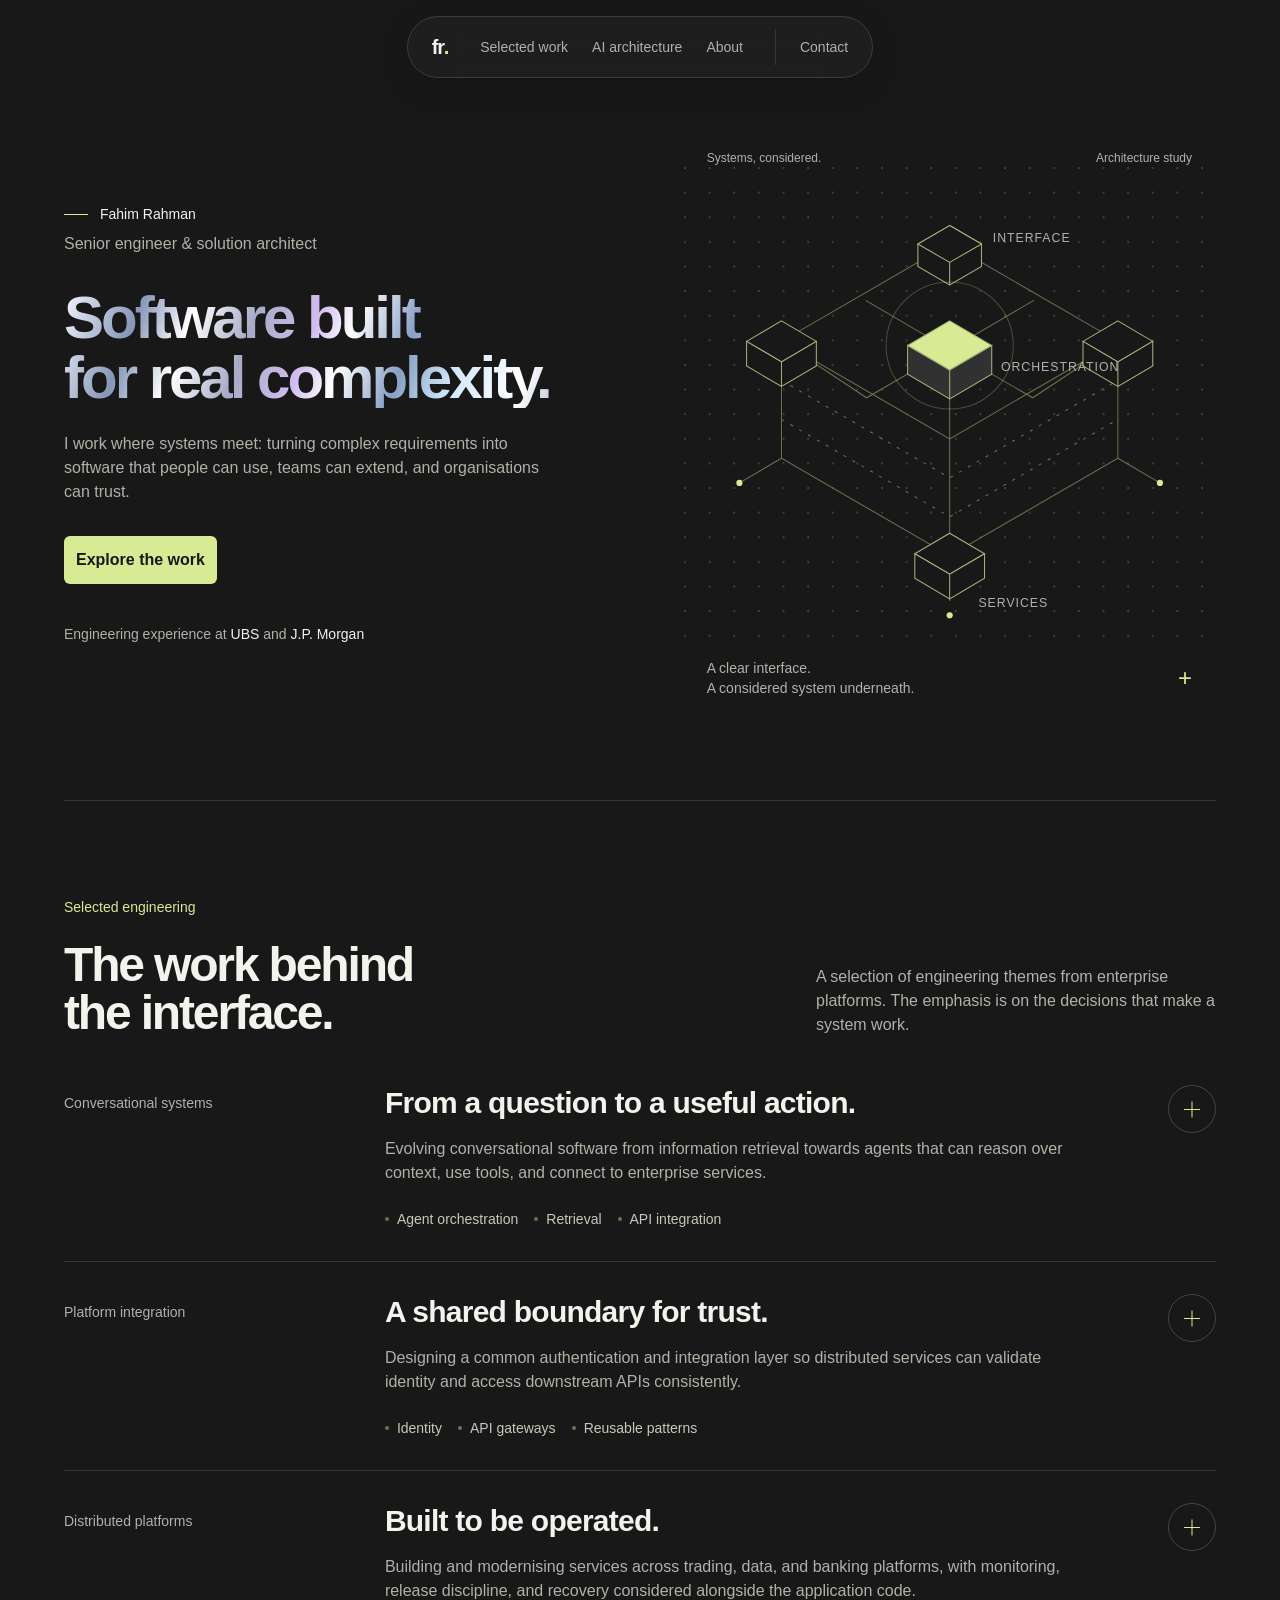
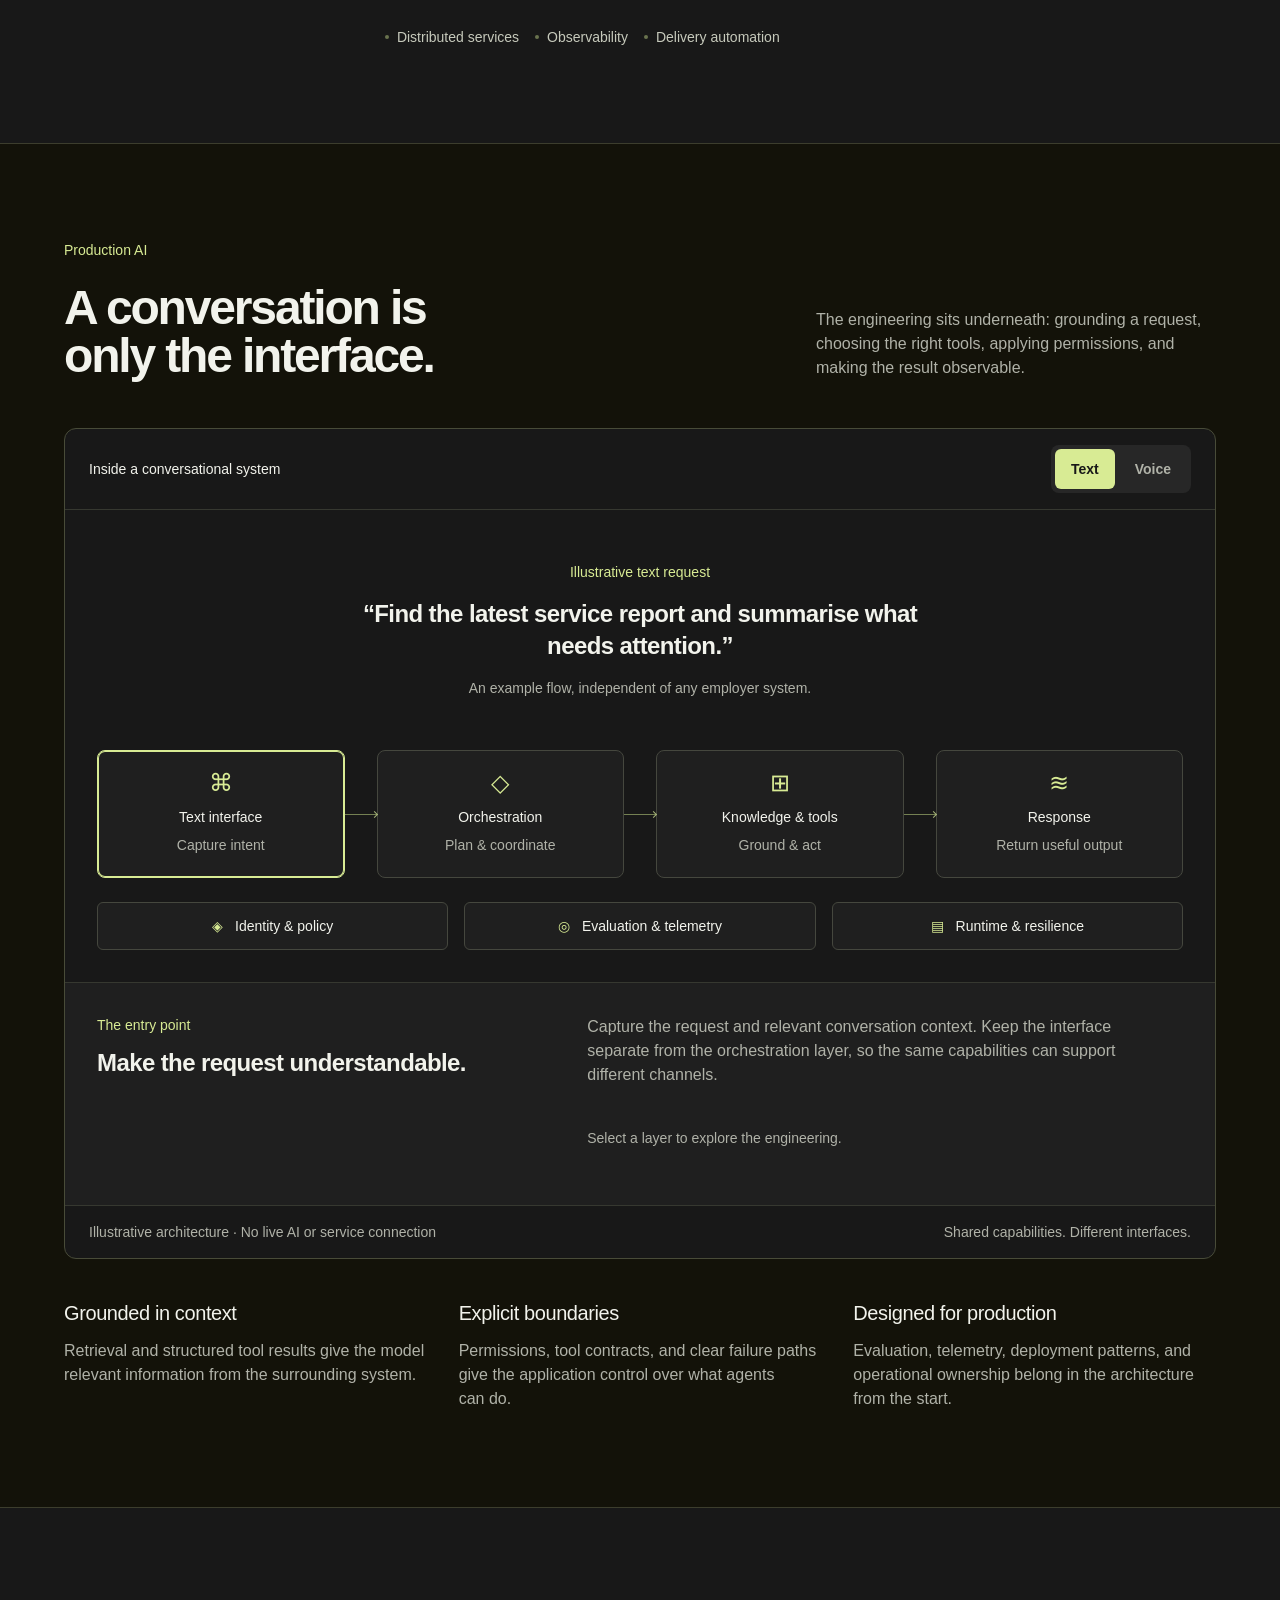
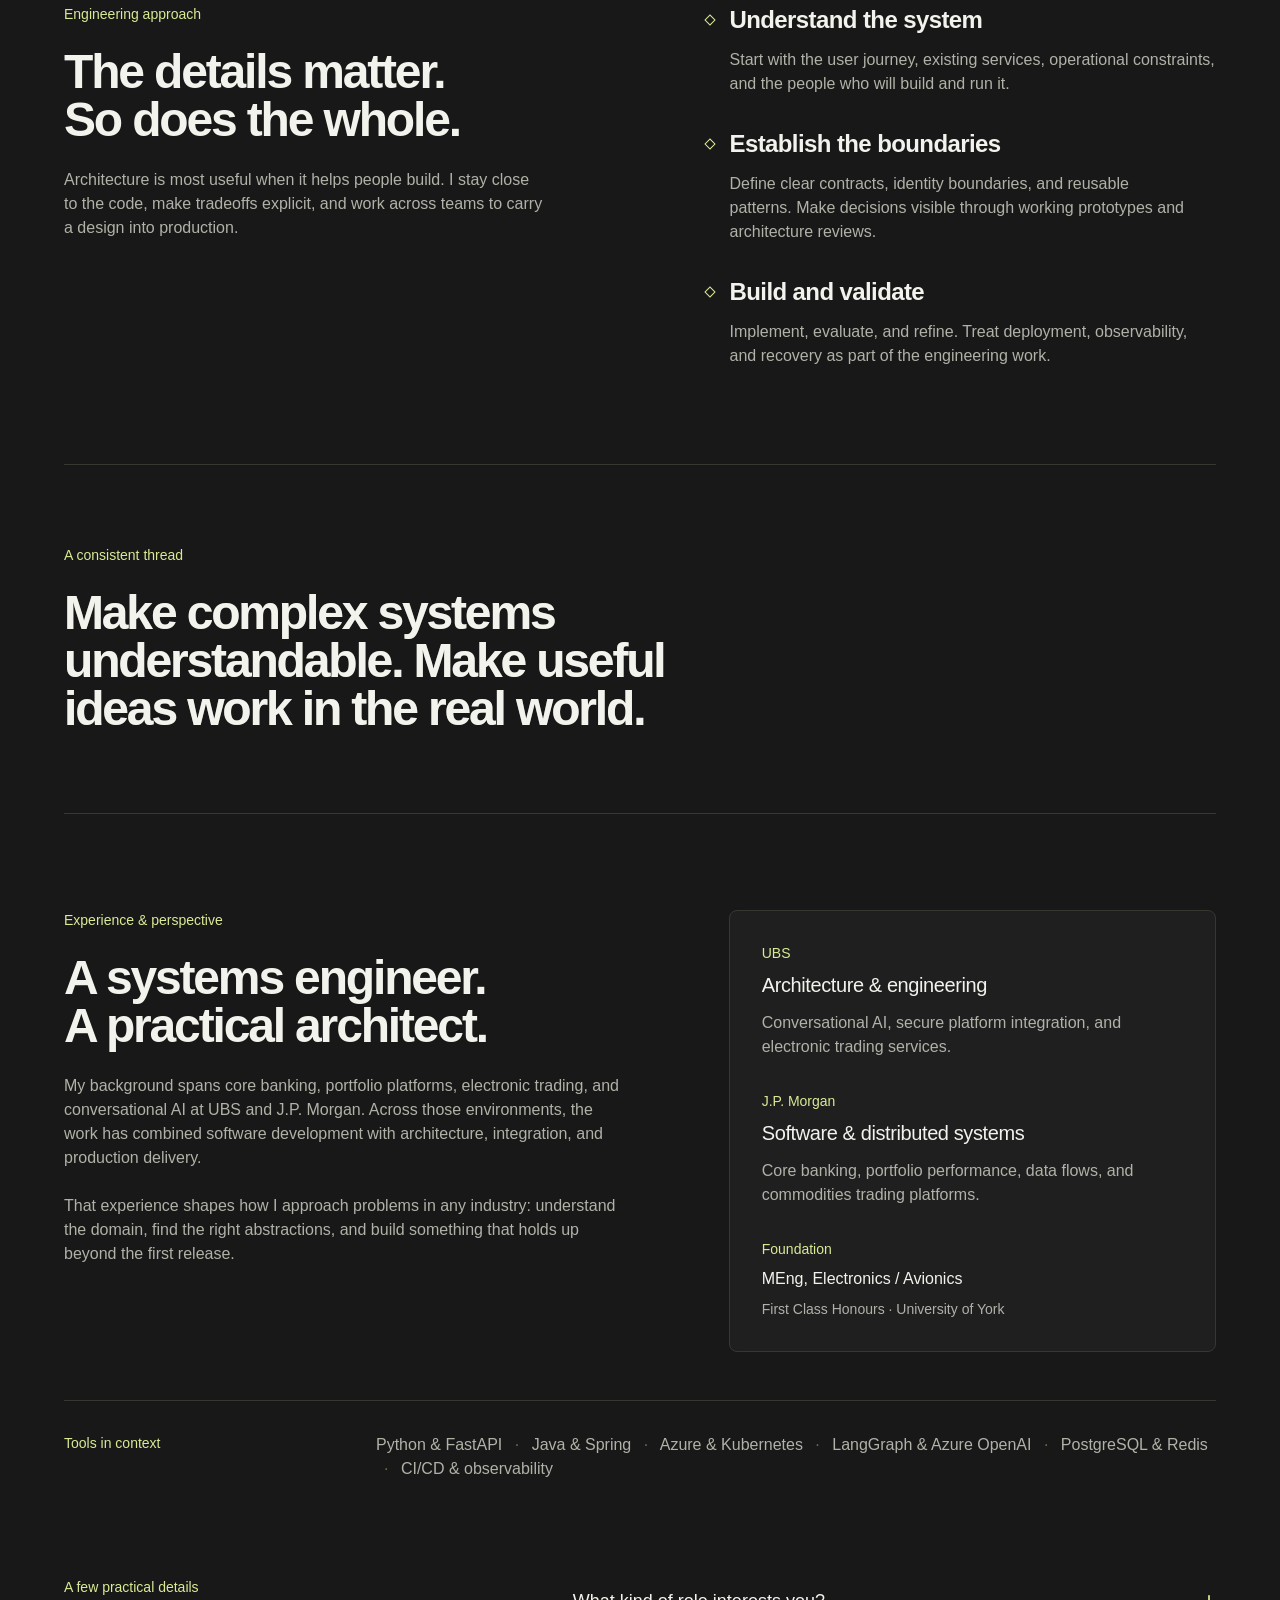
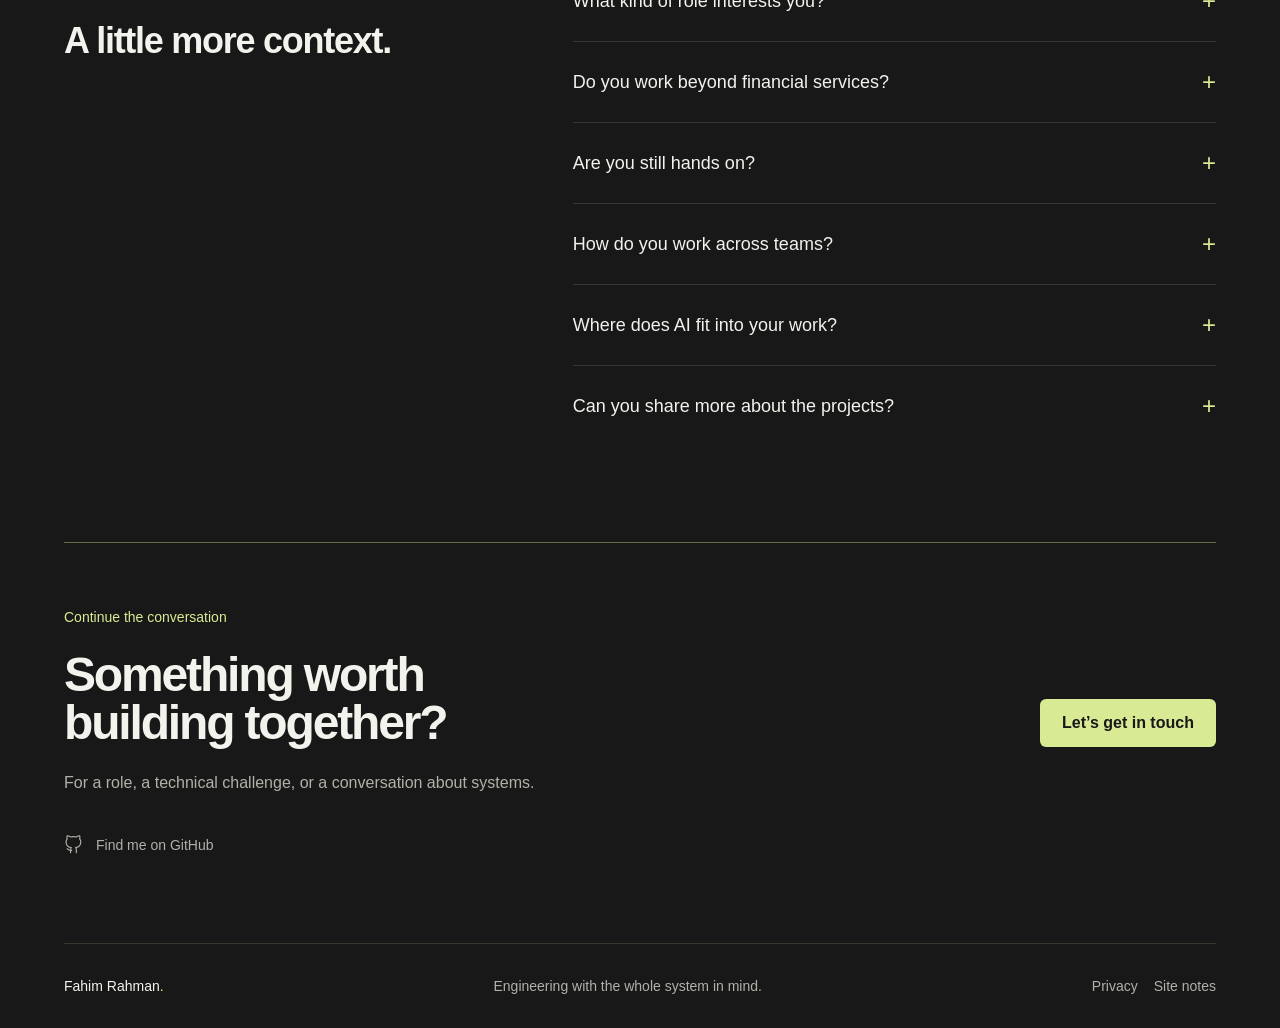
==== commit 4a807cdd: "Animate a chrome light sweep across the hero headline" ====
--- a/index.html
+++ b/index.html
@@ -9,7 +9,9 @@
   <meta property="og:type" content="website">
   <meta property="og:title" content="Fahim Rahman | Engineering &amp; architecture">
   <meta property="og:description" content="Software built for real complexity. A portfolio of systems thinking, hands-on engineering, and production AI.">
-  <meta property="og:image" content="./assets/social.png">
+  <meta property="og:image" content="https://fahimrahman.github.io/portfolio-fahim-rahman/assets/social.png">
+  <meta property="og:url" content="https://fahimrahman.github.io/portfolio-fahim-rahman/">
+  <link rel="canonical" href="https://fahimrahman.github.io/portfolio-fahim-rahman/">
   <meta name="twitter:card" content="summary_large_image">
   <link rel="icon" href="./assets/favicon.svg" type="image/svg+xml">
   <link rel="preload" href="./assets/manrope.ttf" as="font" type="font/ttf" crossorigin>
@@ -45,7 +47,7 @@
       <div class="hero-copy">
         <p class="eyebrow caption-1"><span class="small-line" aria-hidden="true"></span> Fahim Rahman</p>
         <p class="role title-3">Senior engineer &amp; solution architect</p>
-        <h1 id="hero-title" class="heading-1">Software built<br>for real complexity.</h1>
+        <h1 id="hero-title" class="heading-1">Software built<br>for real complexity.<span class="hero-shine" aria-hidden="true">Software built<br>for real complexity.</span></h1>
         <p class="hero-description body-3">I work where systems meet: turning complex requirements into software that people can use, teams can extend, and organisations can trust.</p>
         <a href="#work" class="button button-md">Explore the work</a>
         <p class="hero-proof caption-2">Engineering experience at <span>UBS</span> and <span>J.P. Morgan</span></p>
--- a/styles.css
+++ b/styles.css
@@ -17,3 +17,45 @@
 @media(max-width:760px){html{scroll-padding-top:96px}.wrap{width:calc(100% - 48px)}.section{padding-block:var(--spacing-700)}.desktop-nav{display:none}.menu-toggle{display:block}.site-header{inset:var(--spacing-100) 0 auto}.nav-shell{width:calc(100% - 32px);justify-content:space-between;padding:var(--spacing-100) var(--spacing-200);gap:var(--spacing-200)}.nav-contact{border:0;padding:var(--spacing-75);margin-left:auto}.hero{display:block;padding-top:var(--spacing-900);padding-bottom:var(--spacing-600);min-height:0}.hero-copy{padding-top:var(--spacing-400)}.hero .role{margin-bottom:var(--spacing-300)}.hero h1{font-size:3rem;line-height:1;margin-bottom:var(--spacing-300)}.hero-description{max-width:480px}.hero-proof{margin-top:var(--spacing-300)}.hero-art{margin-top:var(--spacing-600);max-width:480px;margin-inline:auto}.art-top{padding-inline:var(--spacing-200)}.system-art{margin-block:var(--spacing-75)}.art-bottom{padding-inline:var(--spacing-200)}.section-heading{margin-bottom:var(--spacing-400)}.section-heading-row{display:block}.section-intro{margin-top:var(--spacing-300);max-width:480px}.heading-2{font-size:2.25rem;line-height:2.5rem}.heading-3{font-size:1.875rem;line-height:2.25rem}.work-summary{grid-template-columns:1fr 40px;gap:var(--spacing-200)}.work-category{grid-column:1;padding:0}.work-main{grid-column:1;grid-row:2}.expand-button{grid-column:2;grid-row:2;width:40px;height:40px}.work-main h3{font-size:1.5rem;line-height:2rem}.work-detail{grid-template-columns:1fr;padding:var(--spacing-200);gap:var(--spacing-300)}.tags{gap:var(--spacing-75) var(--spacing-100);margin-top:var(--spacing-200)}.ai-section{padding-block:var(--spacing-700)}.architecture-toolbar{align-items:flex-start;padding:var(--spacing-200);gap:var(--spacing-100)}.architecture-toolbar>.title-4{max-width:144px;margin-top:var(--spacing-100)}.mode-tabs{flex-shrink:0}.mode-tabs button{padding:var(--spacing-75) var(--spacing-100)}.architecture-demo{padding:var(--spacing-200)}.example-request{min-height:224px;margin-bottom:var(--spacing-300)}.example-request .heading-5{font-size:1.25rem;line-height:1.75rem}.pipeline{grid-template-columns:1fr 1fr;gap:var(--spacing-100)}.pipeline-connector{display:none}.pipeline-node{padding:var(--spacing-100) var(--spacing-75);min-height:144px}.foundation-row{grid-template-columns:1fr;gap:var(--spacing-75);margin-top:var(--spacing-200)}.foundation-node{min-height:48px}.foundation-node span{display:inline}.stage-detail{grid-template-columns:1fr;padding:var(--spacing-300) var(--spacing-200);gap:var(--spacing-200);min-height:320px}.stage-hint{grid-column:1}.architecture-footer{padding:var(--spacing-200);flex-direction:column;gap:var(--spacing-75)}.architecture-footer span:last-child{display:none}.ai-principles{grid-template-columns:1fr;gap:var(--spacing-300);margin-top:var(--spacing-400)}.ai-principles article{max-width:480px}.approach-layout,.about-layout,.faq-layout{grid-template-columns:1fr;gap:var(--spacing-400)}.approach-list{gap:var(--spacing-300)}.approach-intro{margin-top:var(--spacing-200)}.statement-section{padding-block:var(--spacing-700)}.statement{font-size:2.25rem;line-height:2.5rem}.experience-panel{padding:var(--spacing-300)}.toolkit{grid-template-columns:1fr;gap:var(--spacing-200);margin-top:var(--spacing-400);padding-top:var(--spacing-300)}.faq-section{padding-top:0}.faq-list .title-2{font-size:1rem;line-height:1.5rem}.contact-section{padding-block:var(--spacing-600)}.contact-row{display:block}.contact-button{margin-top:var(--spacing-300)}.site-footer{flex-wrap:wrap;padding-block:var(--spacing-300);gap:var(--spacing-200)}.site-footer>.caption-2{order:3;width:100%;max-width:none;text-align:left}.site-footer>div{margin-left:auto}.legal-dialog{padding:var(--spacing-300)}}
 @media(prefers-reduced-motion:reduce){html{scroll-behavior:auto}*,*:before,*:after{animation:none!important;transition:none!important}.js-motion .reveal{opacity:1;transform:none}.js-motion .statement .word{color:var(--text)}.statement .word:after{display:none}.mobile-menu nav a{transform:none}}
 @media(max-width:760px){.hero h1{font-size:2.25rem;line-height:2.5rem}.architecture-toolbar{flex-direction:column;align-items:flex-start;gap:var(--spacing-200)}.architecture-toolbar>.title-4{max-width:none;margin-top:0}}
+
+/* Chrome colour with a moving reflection across the clipped headline. */
+.hero h1 {
+  position: relative;
+  background-image: linear-gradient(110deg,
+    #f5f8ff 0%, #8596b7 13%, #ffffff 22%, #a7aac6 32%,
+    #d1bdef 42%, #ffffff 48%, #879fc4 58%, #d3e8fc 67%,
+    #ffffff 78%, #9eacc9 88%, #dfeafb 100%);
+  -webkit-background-clip: text;
+  background-clip: text;
+}
+.hero-shine {
+  position: absolute;
+  inset: 0;
+  pointer-events: none;
+  user-select: none;
+  background-image: linear-gradient(110deg,
+    transparent 0%, transparent 40%, rgb(224 236 255 / .25) 45%,
+    #ffffff 49%, #ffffff 51%, rgb(245 222 255 / .3) 55%,
+    transparent 60%, transparent 100%);
+  background-size: 250% 100%;
+  background-repeat: no-repeat;
+  background-position: 150% 0;
+  -webkit-background-clip: text;
+  background-clip: text;
+  -webkit-text-fill-color: transparent;
+  opacity: 0;
+  animation: headline-sweep 5s var(--ease) infinite;
+}
+@keyframes headline-sweep {
+  0%, 12% { background-position: 150% 0; opacity: 0; }
+  18% { opacity: 1; }
+  65% { background-position: -120% 0; opacity: 1; }
+  72%, 100% { background-position: -120% 0; opacity: 0; }
+}
+@media (prefers-reduced-motion: reduce) {
+  .hero-shine { display: none; }
+}
+@media (forced-colors: active) {
+  .hero h1 { background: none; -webkit-text-fill-color: CanvasText; }
+  .hero-shine { display: none; }
+}
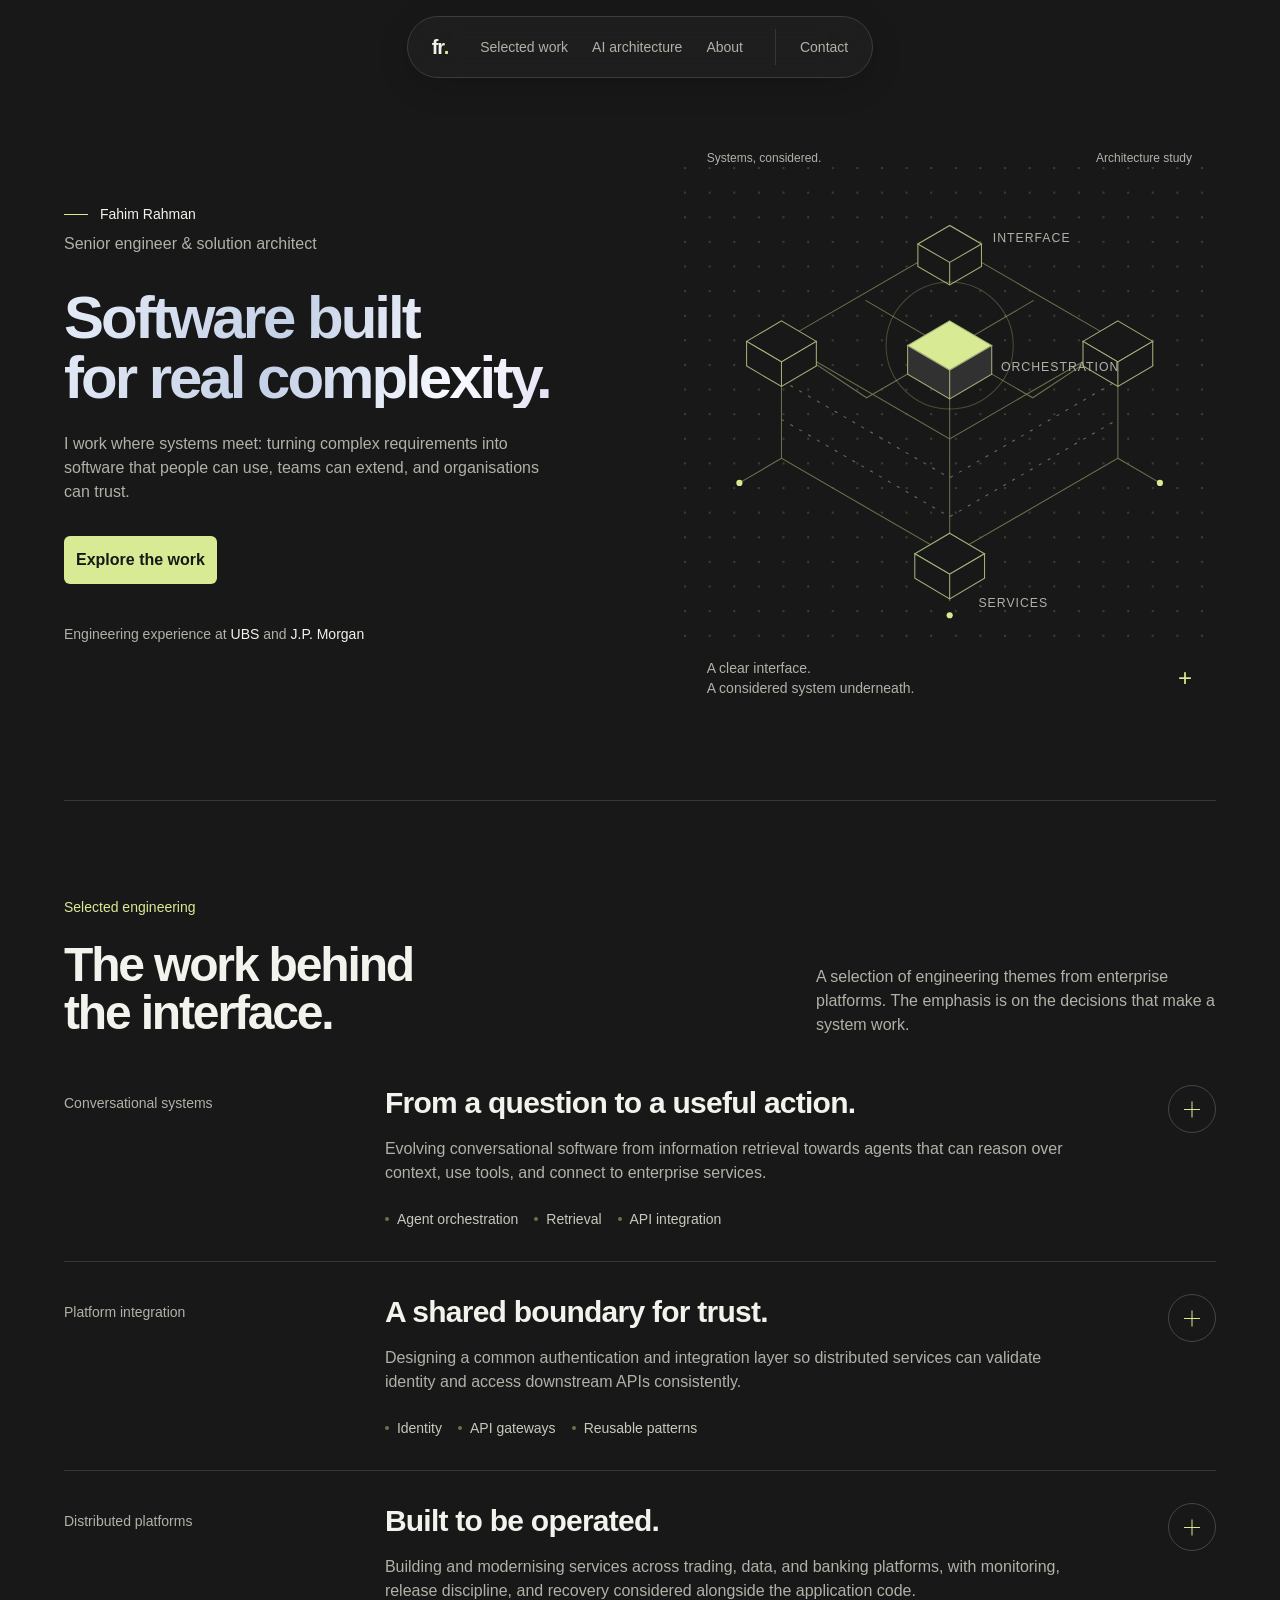
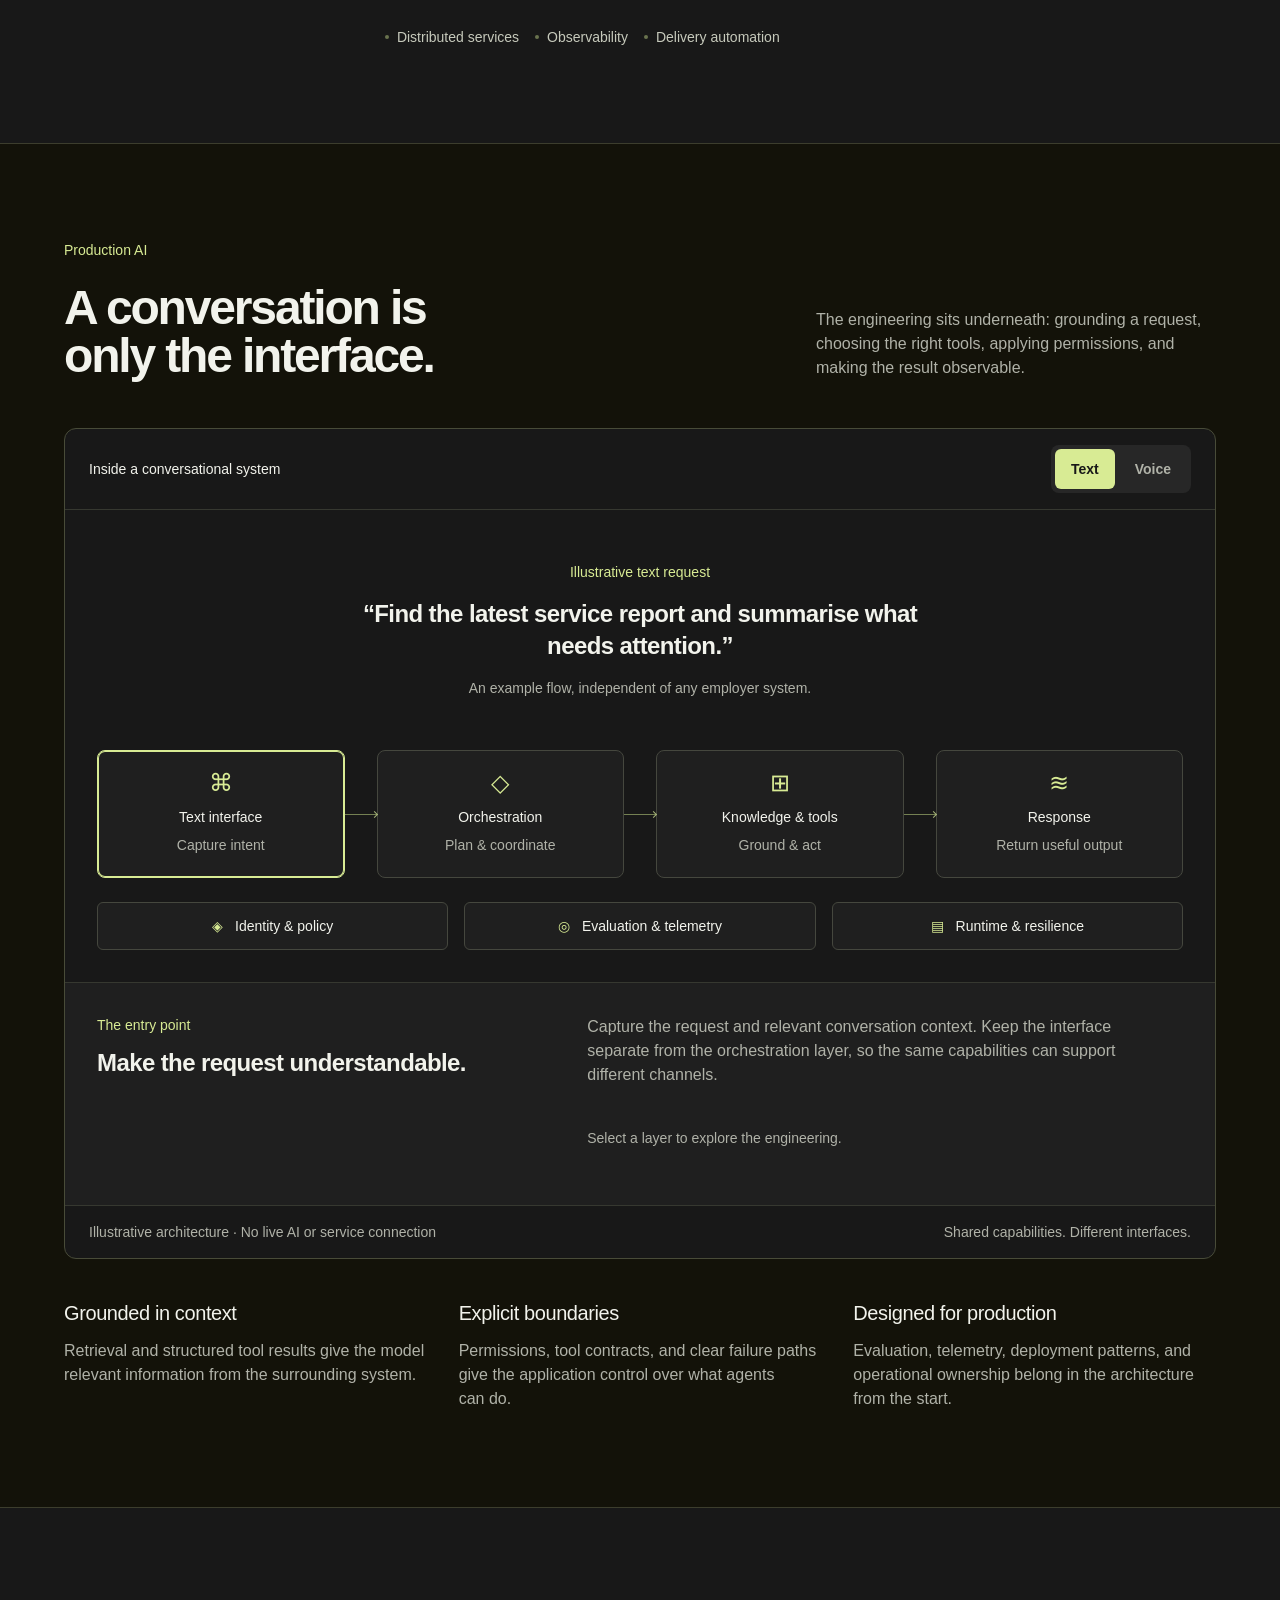
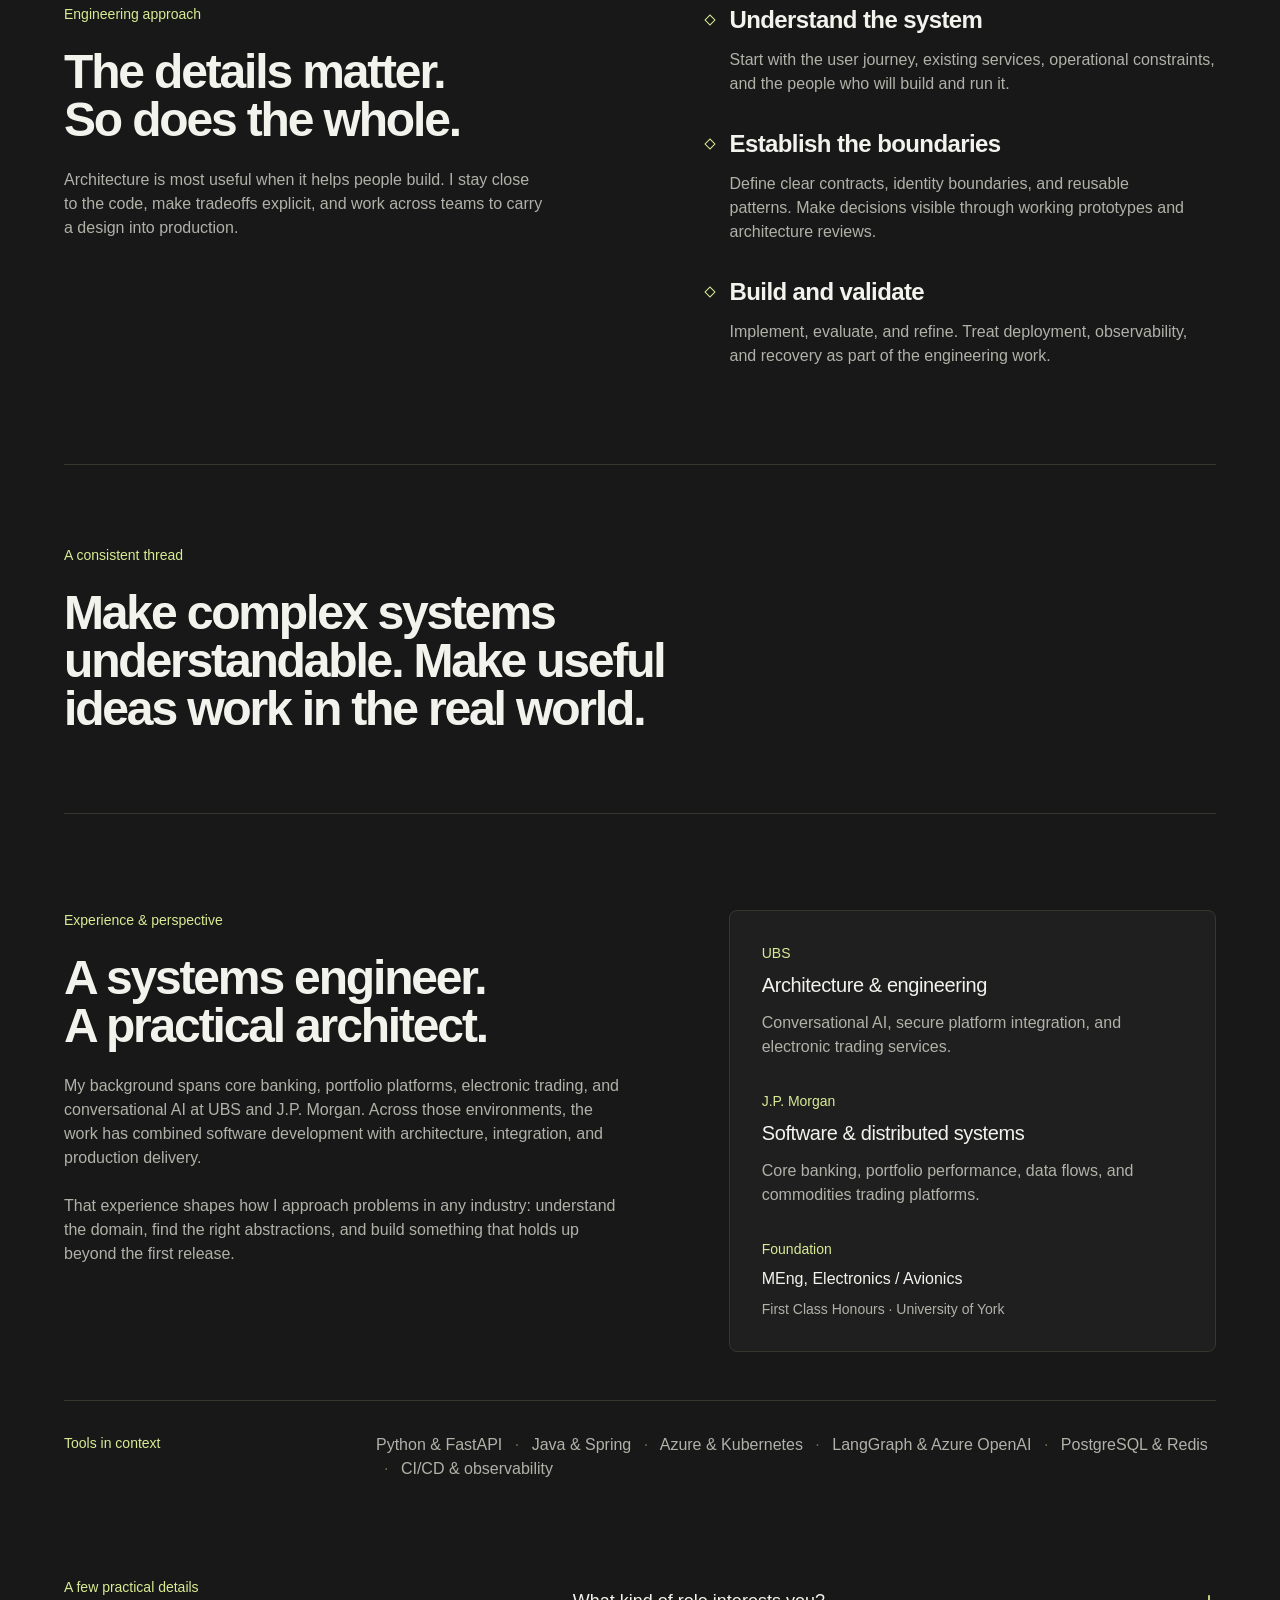
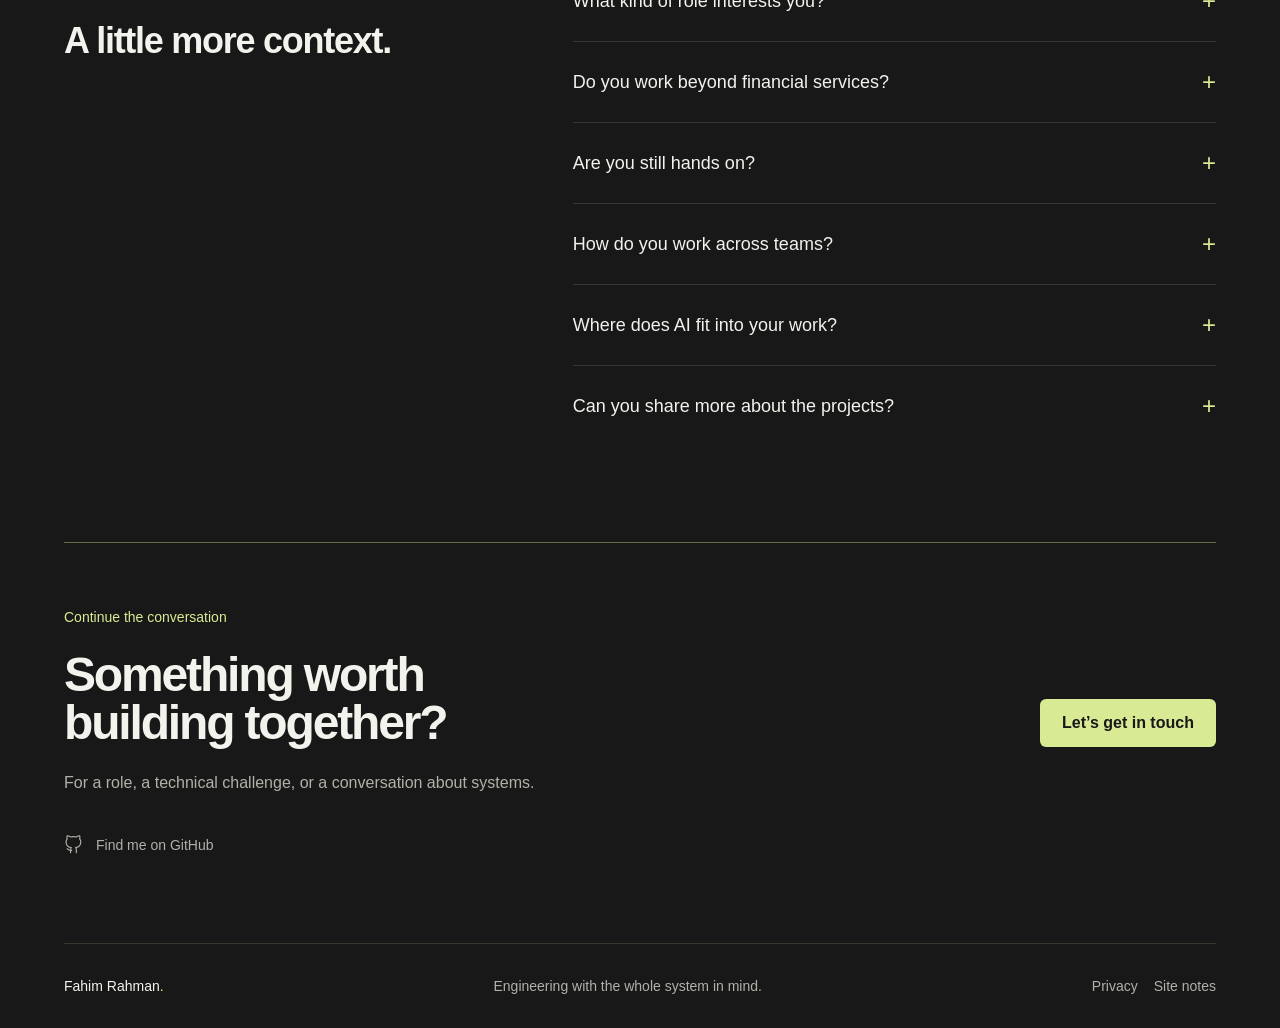
==== commit 84f1f6a6: "Refine fluid headline shine and add staggered scroll reveals" ====
--- a/index.html
+++ b/index.html
@@ -47,7 +47,7 @@
       <div class="hero-copy">
         <p class="eyebrow caption-1"><span class="small-line" aria-hidden="true"></span> Fahim Rahman</p>
         <p class="role title-3">Senior engineer &amp; solution architect</p>
-        <h1 id="hero-title" class="heading-1">Software built<br>for real complexity.<span class="hero-shine" aria-hidden="true">Software built<br>for real complexity.</span></h1>
+        <h1 id="hero-title" class="heading-1">Software built<br>for real complexity.</h1>
         <p class="hero-description body-3">I work where systems meet: turning complex requirements into software that people can use, teams can extend, and organisations can trust.</p>
         <a href="#work" class="button button-md">Explore the work</a>
         <p class="hero-proof caption-2">Engineering experience at <span>UBS</span> and <span>J.P. Morgan</span></p>
--- a/styles.css
+++ b/styles.css
@@ -18,44 +18,58 @@
 @media(prefers-reduced-motion:reduce){html{scroll-behavior:auto}*,*:before,*:after{animation:none!important;transition:none!important}.js-motion .reveal{opacity:1;transform:none}.js-motion .statement .word{color:var(--text)}.statement .word:after{display:none}.mobile-menu nav a{transform:none}}
 @media(max-width:760px){.hero h1{font-size:2.25rem;line-height:2.5rem}.architecture-toolbar{flex-direction:column;align-items:flex-start;gap:var(--spacing-200)}.architecture-toolbar>.title-4{max-width:none;margin-top:0}}
 
-/* Chrome colour with a moving reflection across the clipped headline. */
+
+/* Soft, continuous colour movement: one direction takes twenty seconds. */
 .hero h1 {
-  position: relative;
   background-image: linear-gradient(110deg,
-    #f5f8ff 0%, #8596b7 13%, #ffffff 22%, #a7aac6 32%,
-    #d1bdef 42%, #ffffff 48%, #879fc4 58%, #d3e8fc 67%,
-    #ffffff 78%, #9eacc9 88%, #dfeafb 100%);
+    #e5ebf7 0%, #c5d1e7 18%, #f8faff 32%, #d8ccec 46%,
+    #eef3fd 60%, #bfcfe7 76%, #eff6fa 90%, #dde4f3 100%);
+  background-size: 220% 100%;
+  background-position: 0% 50%;
   -webkit-background-clip: text;
   background-clip: text;
+  animation: headline-fluid 20s cubic-bezier(.45,0,.55,1) infinite alternate;
 }
-.hero-shine {
-  position: absolute;
-  inset: 0;
-  pointer-events: none;
-  user-select: none;
-  background-image: linear-gradient(110deg,
-    transparent 0%, transparent 40%, rgb(224 236 255 / .25) 45%,
-    #ffffff 49%, #ffffff 51%, rgb(245 222 255 / .3) 55%,
-    transparent 60%, transparent 100%);
-  background-size: 250% 100%;
-  background-repeat: no-repeat;
-  background-position: 150% 0;
-  -webkit-background-clip: text;
-  background-clip: text;
-  -webkit-text-fill-color: transparent;
+@keyframes headline-fluid {
+  from { background-position: 0% 50%; }
+  to { background-position: 100% 50%; }
+}
+
+/* Stagger related elements using the guide's 32px rise and weighted curve. */
+.js-motion .reveal.reveal-group {
+  opacity: 1;
+  transform: none;
+  transition: none;
+}
+.js-motion .reveal-group .reveal-item {
   opacity: 0;
-  animation: headline-sweep 5s var(--ease) infinite;
+  transform: translateY(32px);
+  transition: transform 700ms var(--ease), opacity 700ms var(--ease);
+  transition-delay: var(--reveal-delay, 0ms);
 }
-@keyframes headline-sweep {
-  0%, 12% { background-position: 150% 0; opacity: 0; }
-  18% { opacity: 1; }
-  65% { background-position: -120% 0; opacity: 1; }
-  72%, 100% { background-position: -120% 0; opacity: 0; }
+.js-motion .reveal-group.visible .reveal-item,
+.js-motion .reveal-group:focus-within .reveal-item {
+  opacity: 1;
+  transform: none;
+}
+.js-motion .reveal:focus-within {
+  opacity: 1;
+  transform: none;
+}
+.js-motion .statement .word {
+  color: rgb(242 243 236 / .3);
 }
 @media (prefers-reduced-motion: reduce) {
-  .hero-shine { display: none; }
+  .hero h1 {
+    animation: none;
+    background-position: 50% 50%;
+  }
+  .js-motion .reveal-group .reveal-item {
+    opacity: 1;
+    transform: none;
+    transition: none;
+  }
 }
 @media (forced-colors: active) {
   .hero h1 { background: none; -webkit-text-fill-color: CanvasText; }
-  .hero-shine { display: none; }
 }
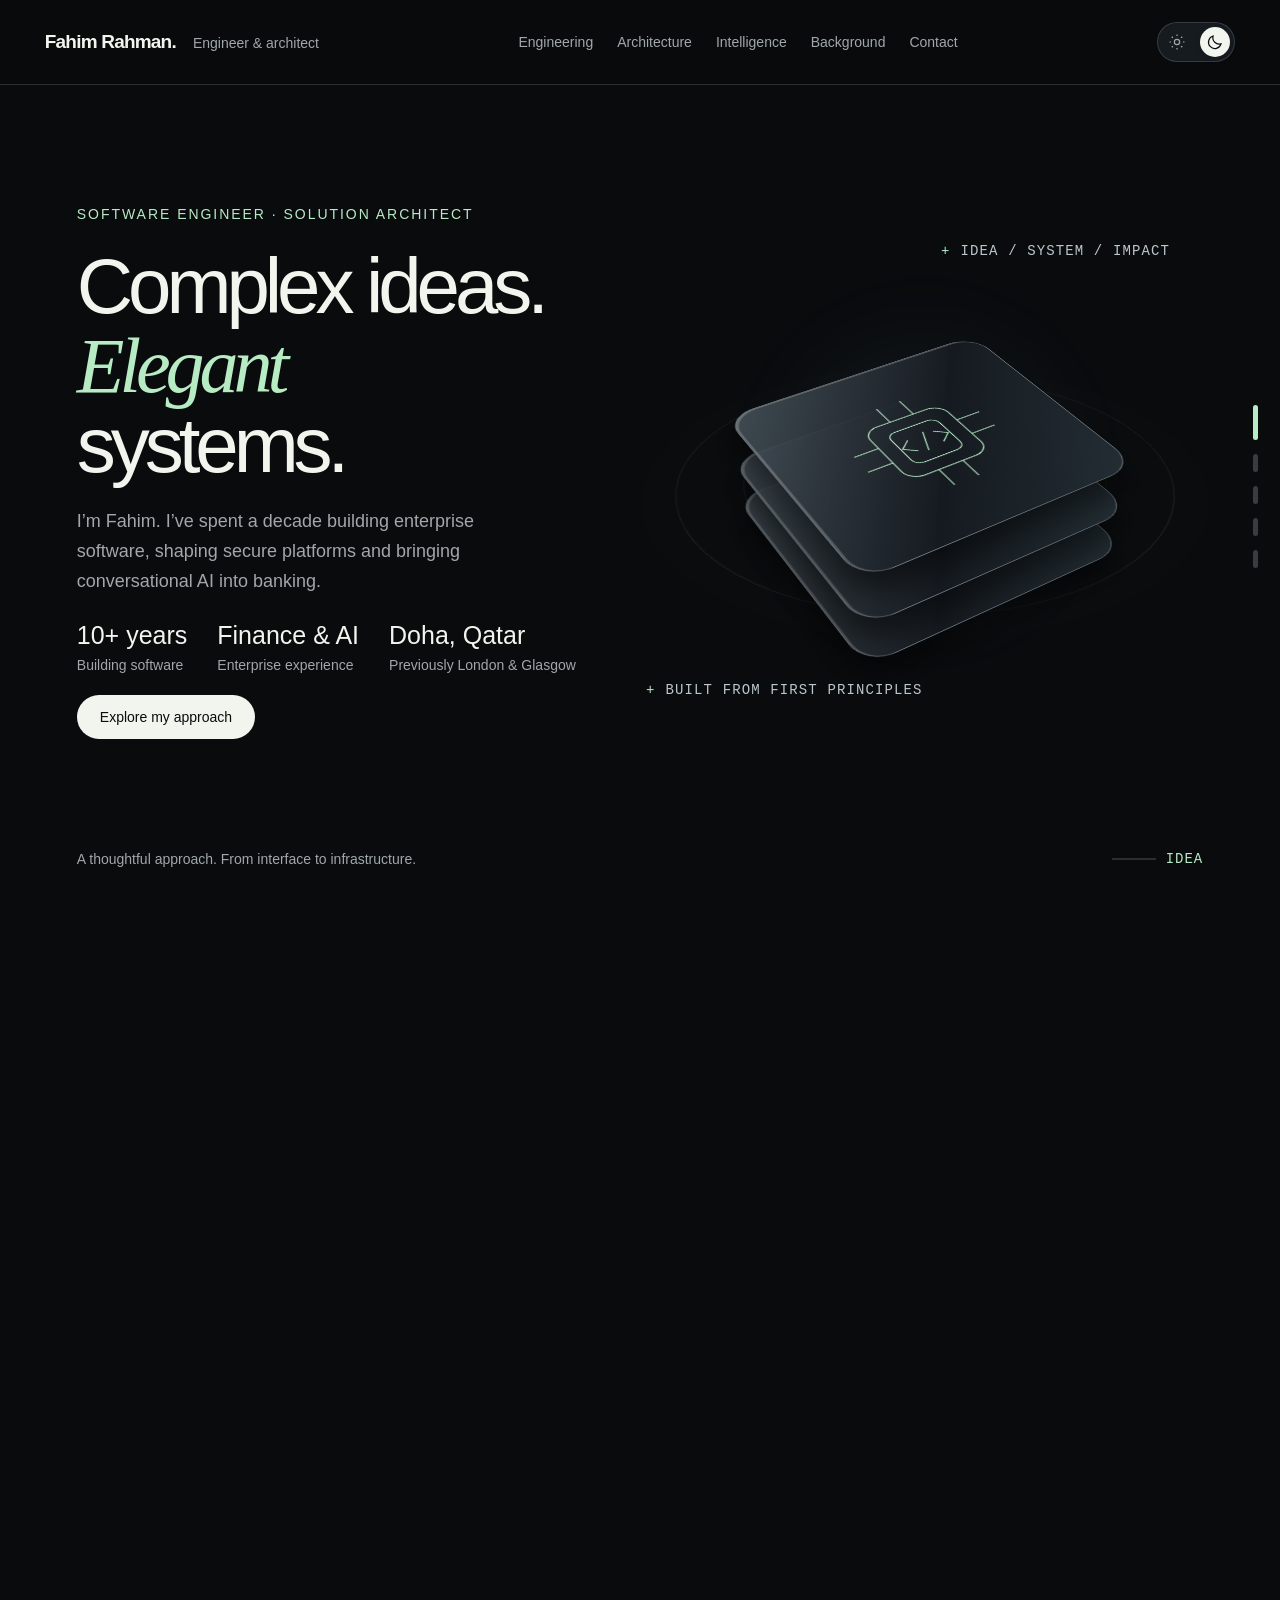
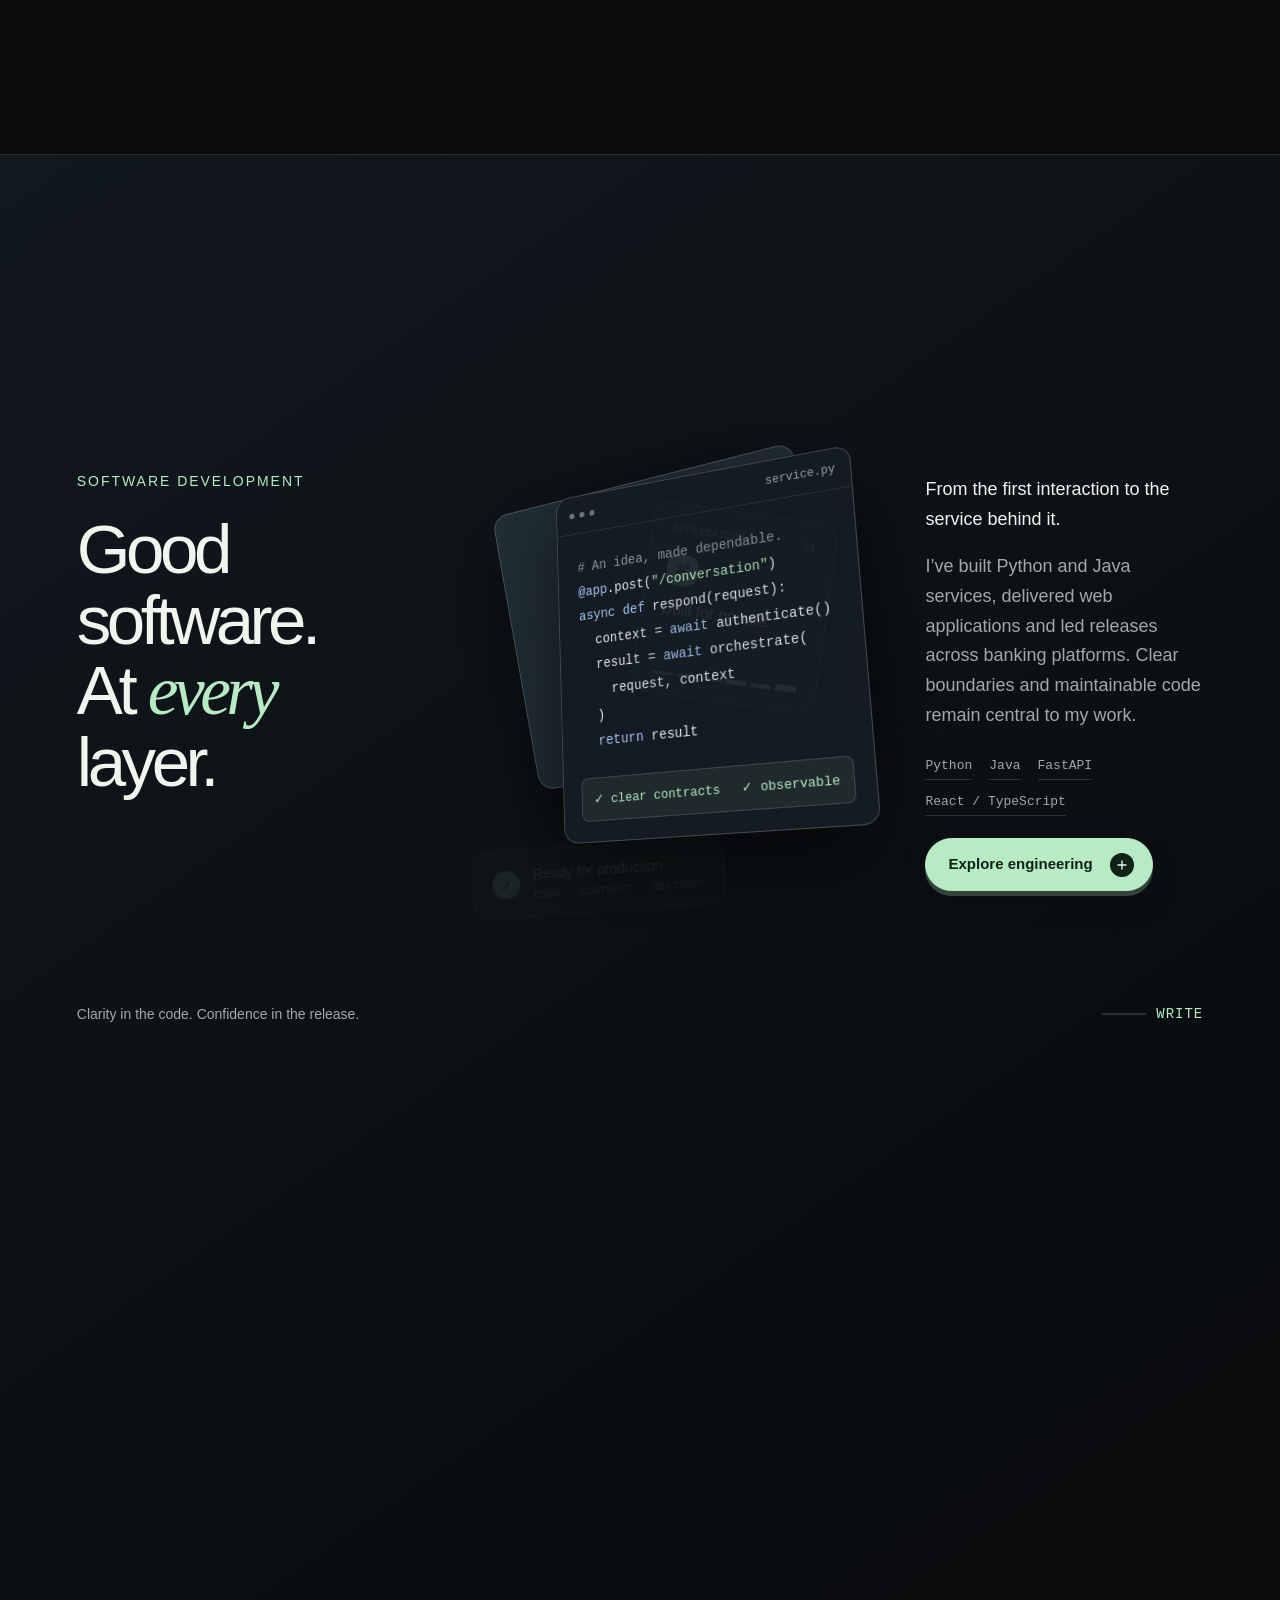
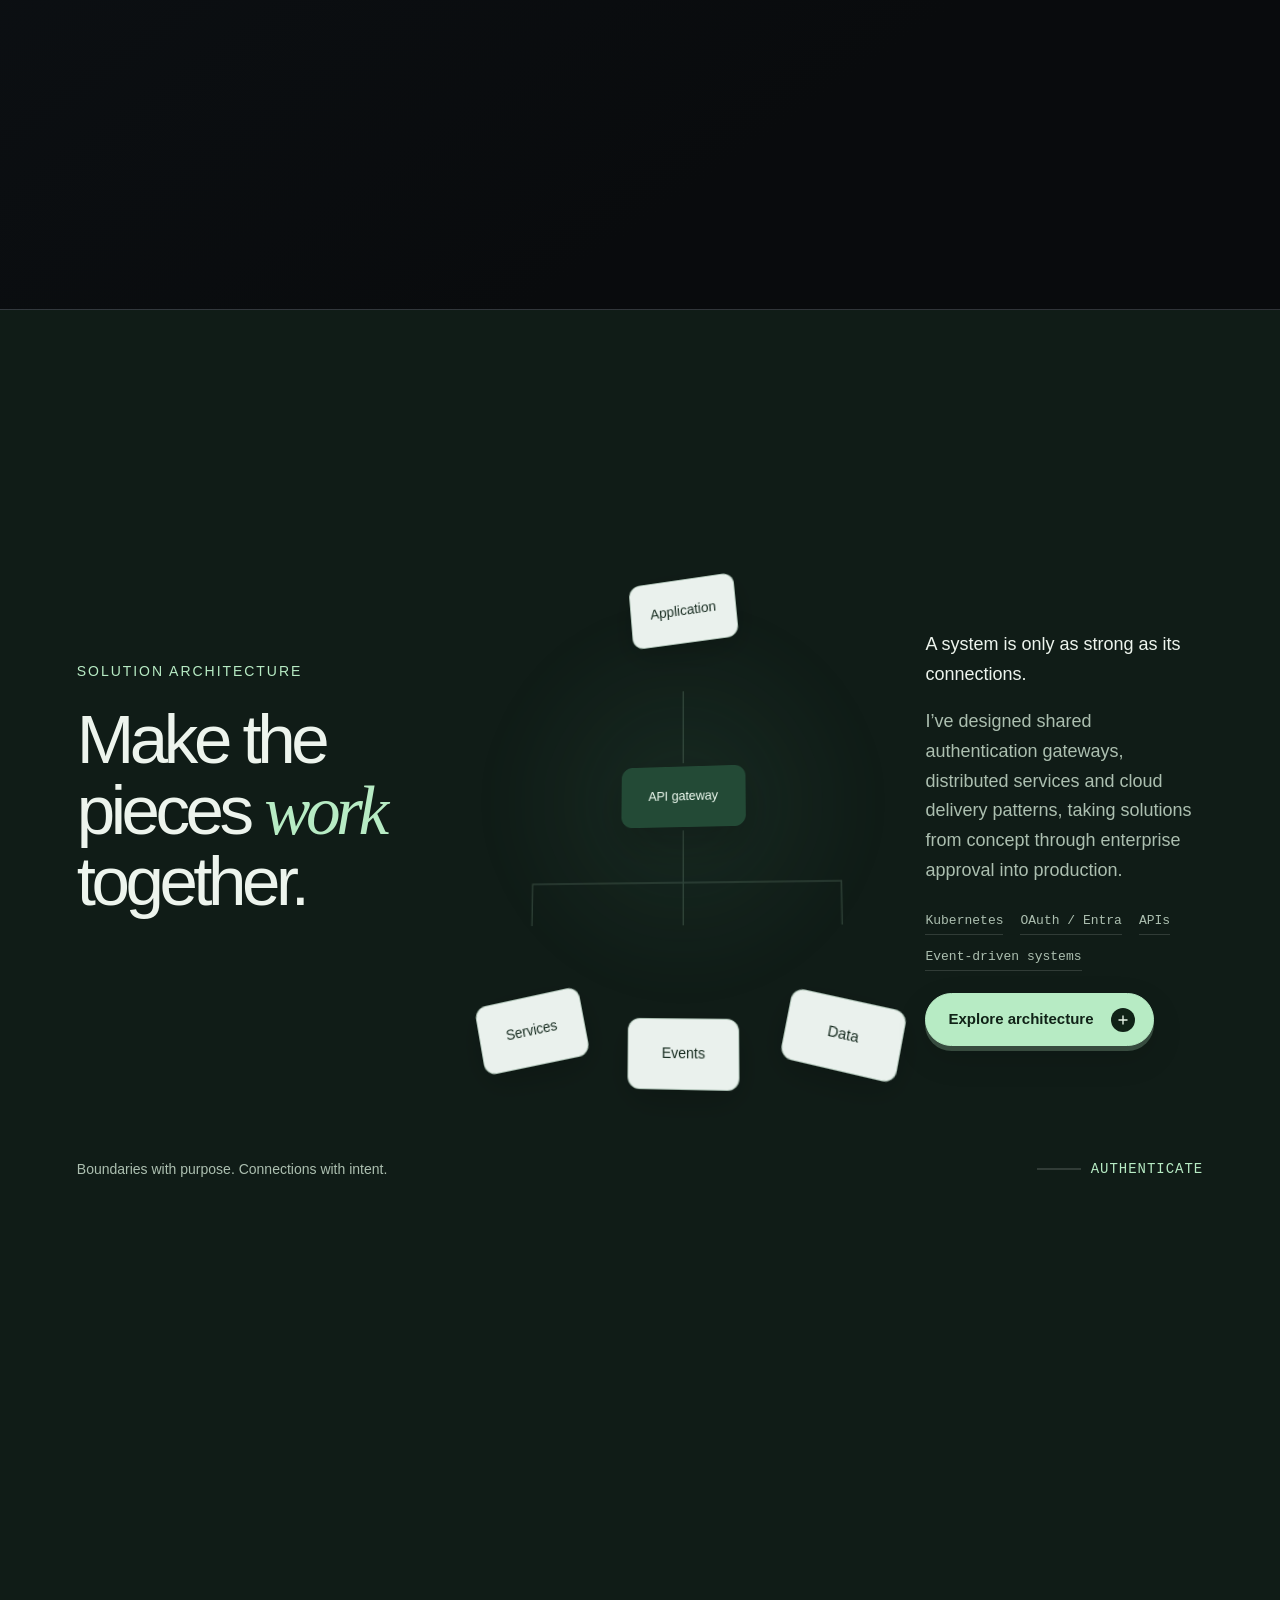
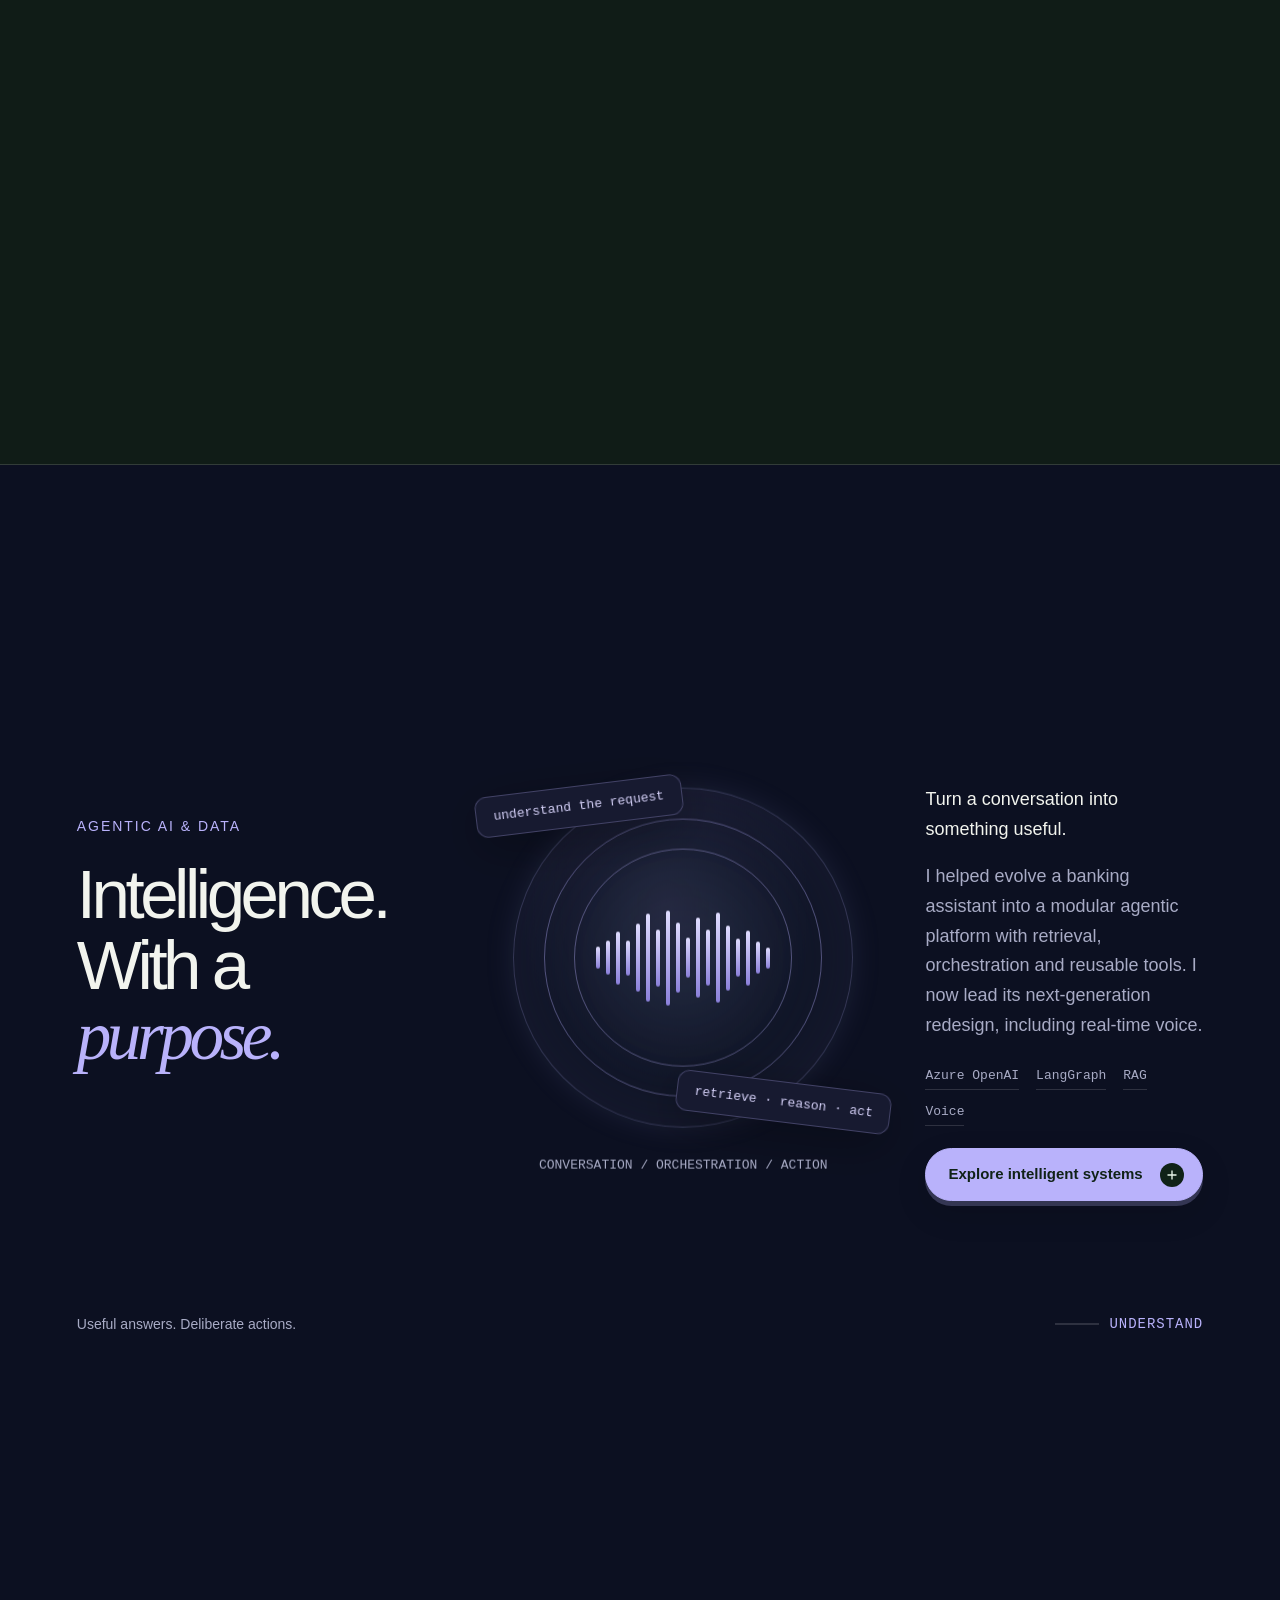
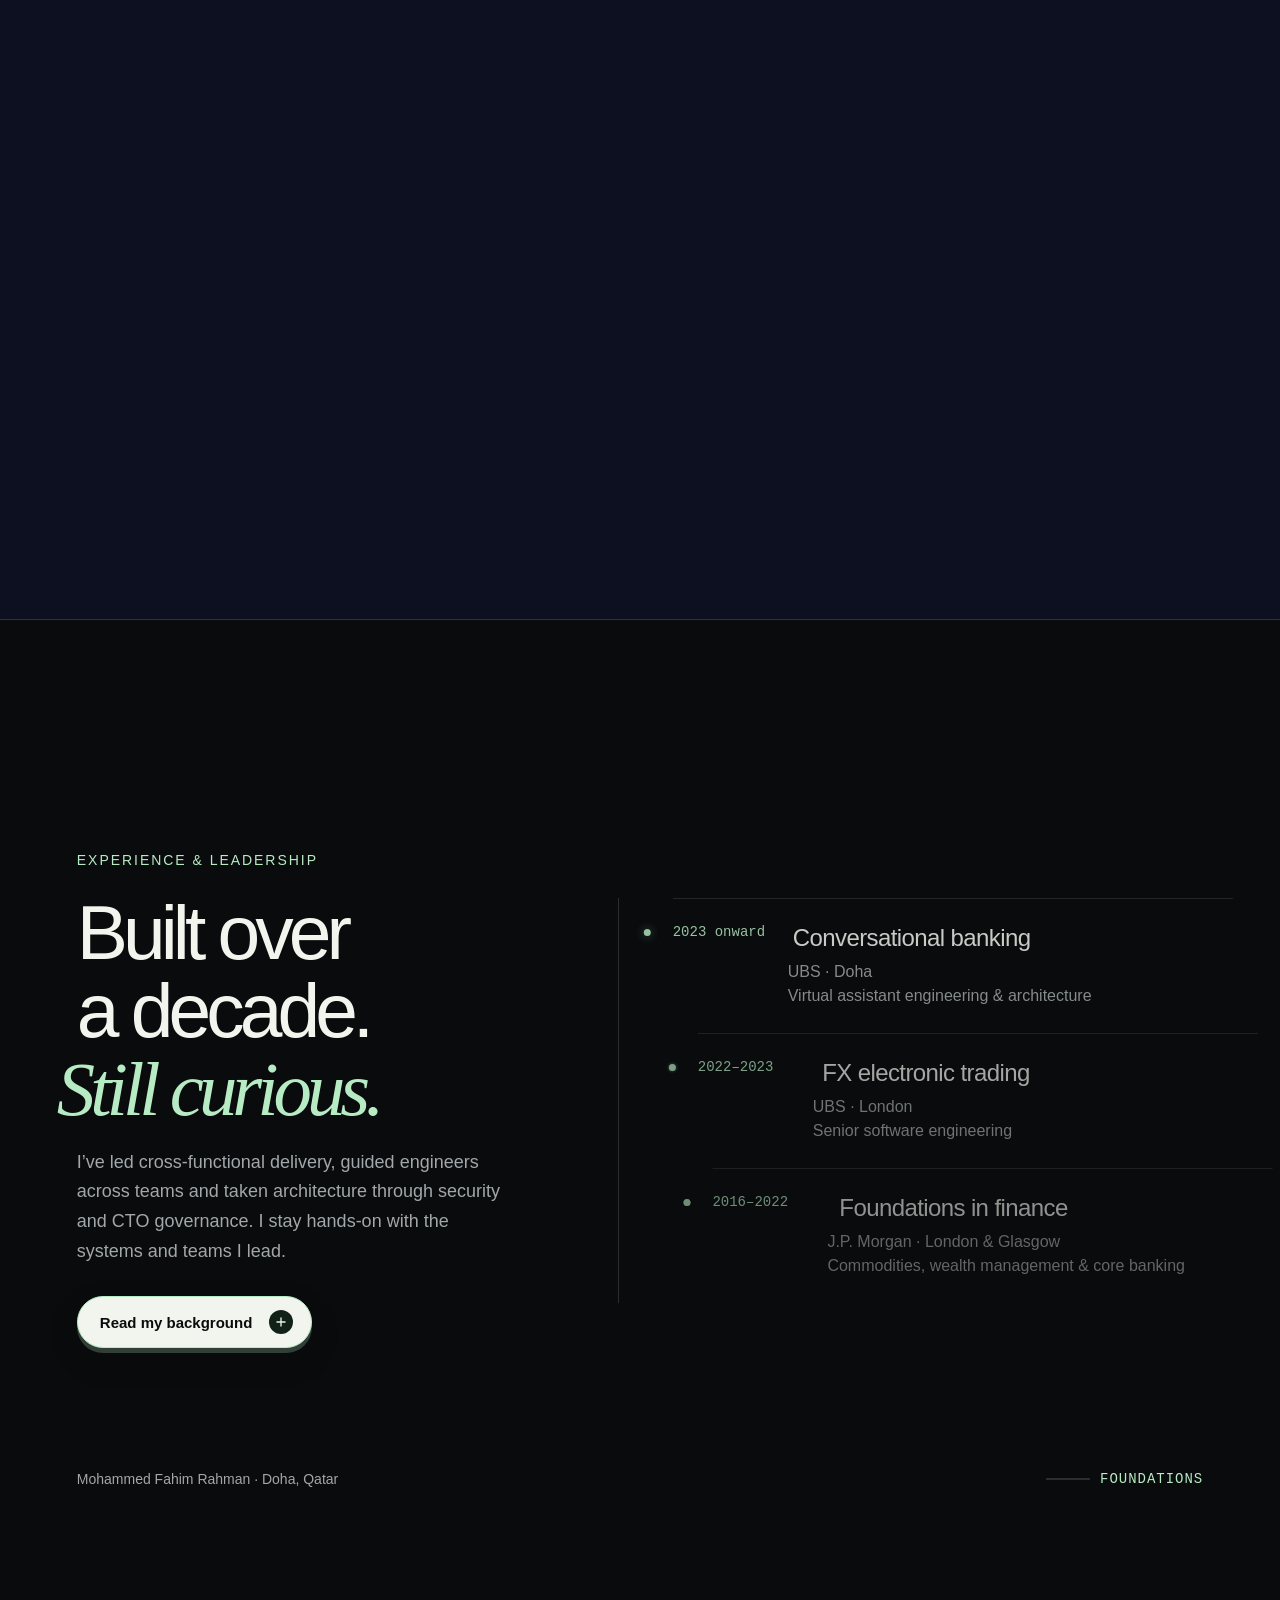
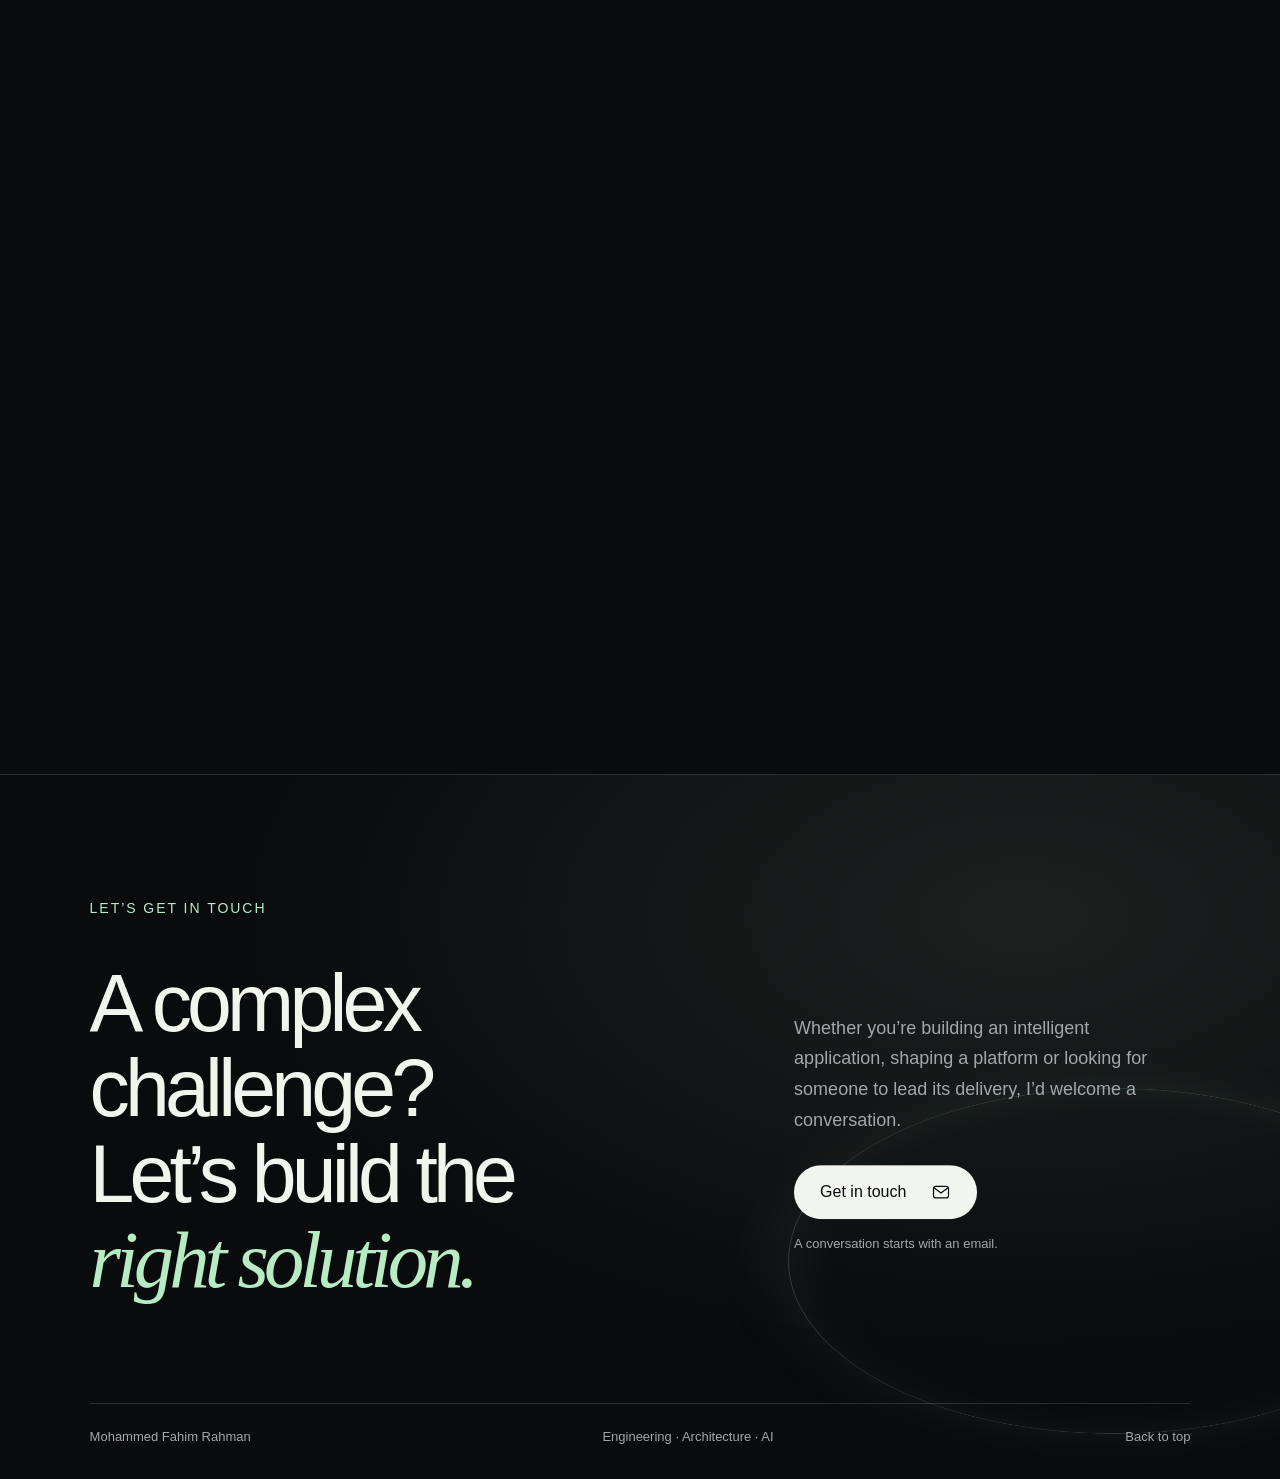
==== commit 15fde674: "Replace portfolio with supplied dynamic prototype and refine experience metrics" ====
--- a/index.html
+++ b/index.html
@@ -1,159 +1,186 @@
 <!doctype html>
-<html lang="en">
+<html lang="en" data-theme="dark">
 <head>
-  <meta charset="utf-8">
-  <meta name="viewport" content="width=device-width, initial-scale=1">
-  <meta name="theme-color" content="#181818">
-  <title>Fahim Rahman | Senior engineer &amp; solution architect</title>
-  <meta name="description" content="Software engineering and solution architecture by Fahim Rahman. Explore distributed systems, secure platforms, and production AI for conversational and voice interfaces.">
-  <meta property="og:type" content="website">
-  <meta property="og:title" content="Fahim Rahman | Engineering &amp; architecture">
-  <meta property="og:description" content="Software built for real complexity. A portfolio of systems thinking, hands-on engineering, and production AI.">
-  <meta property="og:image" content="https://fahimrahman.github.io/portfolio-fahim-rahman/assets/social.png">
-  <meta property="og:url" content="https://fahimrahman.github.io/portfolio-fahim-rahman/">
-  <link rel="canonical" href="https://fahimrahman.github.io/portfolio-fahim-rahman/">
-  <meta name="twitter:card" content="summary_large_image">
-  <link rel="icon" href="./assets/favicon.svg" type="image/svg+xml">
-  <link rel="preload" href="./assets/manrope.ttf" as="font" type="font/ttf" crossorigin>
-  <link rel="stylesheet" href="./styles.css">
-  <script src="./app.js" defer></script>
+<meta charset="utf-8"><meta name="viewport" content="width=device-width,initial-scale=1">
+<meta name="description" content="Fahim Rahman. Software engineering, solution architecture and conversational AI.">
+<title>Fahim Rahman · Engineering intelligent systems</title>
+<link rel="icon" href="./assets/favicon.svg" type="image/svg+xml">
+<link rel="canonical" href="https://fahimrahman.github.io/portfolio-fahim-rahman/">
+<meta name="theme-color" content="#090b0d">
+<meta property="og:type" content="website">
+<meta property="og:title" content="Fahim Rahman · Engineering intelligent systems">
+<meta property="og:description" content="Software engineering, solution architecture and conversational AI.">
+<meta property="og:url" content="https://fahimrahman.github.io/portfolio-fahim-rahman/">
+<meta property="og:image" content="https://fahimrahman.github.io/portfolio-fahim-rahman/assets/social.png">
+<meta name="twitter:card" content="summary_large_image">
+<style>
+:root{color-scheme:dark;--bg:#090b0d;--fg:#f2f4ee;--muted:#a1a7aa;--accent:#b7ebc4;--line:#ffffff24;--surface:#161b20;--wash:#111a20;--font:Arial,Helvetica,sans-serif}
+*{box-sizing:border-box}html{scroll-behavior:smooth;scroll-padding-top:90px}body{margin:0;background:var(--bg);color:var(--fg);font-family:var(--font);transition:background .6s,color .6s}a{color:inherit;text-decoration:none}button{font:inherit;color:inherit;cursor:pointer}button,a{-webkit-tap-highlight-color:transparent}button:focus-visible,a:focus-visible{outline:2px solid var(--accent);outline-offset:7px}.skip{position:fixed;top:-80px;left:20px;background:var(--fg);color:var(--bg);padding:12px;z-index:200}.skip:focus{top:15px}
+header{position:fixed;z-index:50;inset:0 0 auto;display:flex;align-items:center;justify-content:space-between;padding:22px 3.5%;background:color-mix(in srgb,var(--bg) 83%,transparent);backdrop-filter:blur(18px);border-bottom:1px solid var(--line)}.wordmark{font-size:19px;letter-spacing:-.8px;font-weight:600}.wordmark small{display:inline-block;color:var(--muted);font-size:14px;font-weight:400;letter-spacing:0;margin-left:17px}nav{display:flex;gap:24px;font-size:14px}nav a{color:var(--muted)}nav a:hover,nav a[aria-current]{color:var(--fg)}.switch{display:flex;padding:4px;border:1px solid var(--line);border-radius:30px;gap:3px}.switch button{border:0;background:none;border-radius:20px;padding:8px 12px;font-size:14px;color:var(--muted)}.switch button[aria-pressed=true]{background:var(--fg);color:var(--bg)}
+.chapter{height:155svh;position:relative;border-bottom:1px solid var(--line);scroll-margin-top:0}.stage{position:sticky;top:0;height:100svh;min-height:680px;overflow:hidden;padding:125px 6% 65px;display:grid;grid-template-columns:1.05fr 1.2fr .8fr;align-items:center;gap:3%}.eyebrow{font-size:14px;letter-spacing:.14em;text-transform:uppercase;color:var(--accent);margin:0 0 25px}.headline{font-size:clamp(44px,5.4vw,86px);line-height:1.02;letter-spacing:-.065em;font-weight:500;margin:0}.headline em{font-family:Georgia,serif;font-weight:400;color:var(--accent)}.summary{font-size:18px;line-height:1.65;color:var(--muted);max-width:340px}.summary strong{color:var(--fg);font-weight:400}.pill{display:inline-flex;border:1px solid var(--line);border-radius:30px;background:transparent;padding:13px 22px;font-size:14px;margin-top:22px;transition:background .2s,color .2s}.pill:hover{background:var(--fg);color:var(--bg)}.pill.primary{background:var(--fg);color:var(--bg)}.footnote{position:absolute;bottom:33px;left:6%;right:6%;display:flex;justify-content:space-between;align-items:center;font-size:14px;color:var(--muted)}.footnote span:last-child{font-family:monospace;font-size:14px}.chapter-title{transition:transform .1s linear,opacity .1s linear}.art{height:430px;position:relative;perspective:1100px;display:flex;align-items:center;justify-content:center;transform:translateY(calc(var(--drift,0)*1px));will-change:transform}.art:before{content:'';position:absolute;width:390px;height:390px;border-radius:50%;background:radial-gradient(ellipse,#9ac5ea18,transparent 68%);filter:blur(20px)}
+.intro .stage{grid-template-columns:1.2fr 1.25fr;padding-top:110px}.intro .headline{font-size:clamp(60px,6.1vw,98px);max-width:720px}.intro .summary{font-size:18px;max-width:445px;margin:22px 0 0}.identity{display:flex;gap:30px;flex-wrap:wrap;margin-top:25px;color:var(--muted);font-size:14px}.identity b{color:var(--fg);font-weight:400;display:block;font-size:25px;margin-bottom:7px}.intro .art{height:530px}.halo{position:absolute;width:360px;height:360px;border:1px solid #b7ebc430;border-radius:50%;transform:rotateX(62deg) rotateZ(-28deg);box-shadow:0 0 70px #b7ebc408,inset 0 0 60px #b7ebc408}.halo.two{width:490px;height:490px;transform:rotateX(62deg) rotateZ(30deg)}.hero-stack{width:300px;height:280px;position:relative;transform:rotateX(52deg) rotateZ(-32deg);transform-style:preserve-3d}.slab{position:absolute;inset:0;border:1px solid #c3d0da66;border-radius:32px;background:linear-gradient(125deg,#465159e6,#151a20 55%,#232e34);box-shadow:-14px 20px 35px #0008,inset 2px 2px 1px #ffffff38;display:flex;align-items:center;justify-content:center;transition:transform 1s}.slab:nth-child(1){transform:translateZ(calc(-65px - var(--progress,0)*70px))}.slab:nth-child(2){transform:translateZ(-15px)}.slab:nth-child(3){transform:translateZ(calc(40px + var(--progress,0)*90px))}.slab svg{width:145px;height:145px;stroke:var(--accent);fill:none;stroke-width:1.3}.orbit-label{position:absolute;font:14px monospace;letter-spacing:.08em;color:#bbc7cc}.orbit-label.l1{top:35px;right:6%}.orbit-label.l2{bottom:40px;left:0}.orbit-label:before{content:'+';color:var(--accent);margin-right:10px}
+.software{background:linear-gradient(145deg,#11181e,var(--bg) 80%)}.window{position:absolute;width:325px;border:1px solid #ffffff32;border-radius:16px;background:#151b22;box-shadow:0 30px 90px #0009;overflow:hidden;color:#e6edf2;transform:rotateY(-17deg) rotateX(8deg) rotateZ(-5deg)}.window.chrome-back{transform:translate(-22px,-25px) rotateY(-17deg) rotateX(8deg) rotateZ(-11deg);height:290px;background:#202d35}.window-bar{height:42px;border-bottom:1px solid #ffffff18;display:flex;align-items:center;gap:6px;padding:0 15px}.window-bar i{width:6px;height:6px;border-radius:50%;background:#697880}.window-bar span{font:12px monospace;color:#93a1ad;margin-left:auto}.code{padding:25px 23px 18px;font:14px/1.9 monospace}.code .dim{color:#8698a3}.code .green{color:#b7ebc4}.code .blue{color:#a4c8f6}.code .indent{padding-left:18px}.build-result{margin:5px 20px 20px;padding:13px;border-radius:8px;background:#b7ebc412;color:#b7ebc4;font:13px monospace;display:flex;justify-content:space-between}.tags{display:flex;flex-wrap:wrap;gap:8px;margin-top:22px}.tags span{font:13px monospace;border-bottom:1px solid var(--line);padding:6px 0;margin-right:9px;color:var(--muted)}
+.architecture{background:#dce7e1;color:#16231e;--fg:#16231e;--muted:#52635b;--accent:#285d43;--line:#16231e33}.architecture .art:before{background:radial-gradient(ellipse,#41785c26,transparent 68%)}.system{width:100%;height:380px;position:relative;max-width:430px}.system svg{position:absolute;inset:0;width:100%;height:100%;overflow:visible}.system path{fill:none;stroke:#547c65;stroke-width:1.4;stroke-dasharray:5 7;animation:flow 15s linear infinite}.node{position:absolute;width:110px;height:68px;border:1px solid #52756166;background:#eaf1ed;box-shadow:0 12px 30px #183e2820;border-radius:12px;display:flex;align-items:center;justify-content:center;text-align:center;font-size:14px;line-height:1.4}.node.entry{left:calc(50% - 55px);top:8px}.node.core{left:calc(50% - 70px);top:150px;width:140px;background:#234a36;color:#e6eee8;border-color:#234a36;box-shadow:0 20px 50px #234a3633}.node.one{left:0;bottom:0}.node.two{left:calc(50% - 55px);bottom:0}.node.three{right:0;bottom:0}@keyframes flow{to{stroke-dashoffset:-240}}
+.ai{background:#0c1021;--accent:#b9b2fb;--muted:#a8abc5}.signal{position:absolute;width:340px;height:340px;border-radius:50%;border:1px solid #b9b2fb3d;background:radial-gradient(ellipse at 45% 35%,#b9b2fb18,transparent 60%);display:flex;align-items:center;justify-content:center;box-shadow:inset 0 0 80px #b9b2fb08,0 0 90px #b9b2fb0b}.signal:before,.signal:after{content:'';position:absolute;inset:30px;border:1px solid #b9b2fb29;border-radius:50%}.signal:after{inset:60px}.wave{height:95px;display:flex;gap:6px;align-items:center}.wave i{width:4px;height:var(--h);background:linear-gradient(#e0ddff,#8b80da);border-radius:5px;animation:wave 2.8s ease-in-out infinite alternate;animation-delay:var(--delay)}@keyframes wave{to{transform:scaleY(.45)}}.signal-badge{position:absolute;padding:12px 17px;border:1px solid #b9b2fb44;background:#171a30;color:#d5d1f8;border-radius:12px;font:13px monospace;box-shadow:0 12px 50px #0005}.signal-badge.one{left:0;top:43px}.signal-badge.two{right:0;bottom:50px}.caption{position:absolute;bottom:0;left:0;right:0;text-align:center;color:var(--muted);font:13px monospace}
+.background .stage{grid-template-columns:1fr 1.3fr;gap:12%}.background .headline{font-size:clamp(48px,6vw,88px)}.career{width:100%}.career-row{border-top:1px solid var(--line);padding:25px 0;display:grid;grid-template-columns:100px 1fr;gap:15px}.career-row time{font:14px monospace;color:var(--muted)}.career-row h3{font-size:24px;font-weight:400;letter-spacing:-.6px;margin:0 0 8px}.career-row p{color:var(--muted);font-size:16px;line-height:1.5;margin:0}.background .summary{max-width:440px}.closing{margin-top:30px}.closing button{margin:0}.chapter-nav{position:fixed;right:22px;top:45%;z-index:40;display:flex;flex-direction:column;gap:14px}.chapter-nav a{width:5px;height:18px;border-radius:4px;background:#7e898d66;transition:background .3s,height .3s}.chapter-nav a[aria-current]{background:var(--accent);height:35px}.reading{height:2px;position:fixed;bottom:0;left:0;background:var(--accent);width:0;z-index:100}
+dialog{max-width:680px;width:calc(100% - 36px);background:var(--bg);color:var(--fg);border:1px solid var(--line);border-radius:24px;padding:45px;max-height:85svh;overflow:auto;box-shadow:0 30px 100px #0008}dialog::backdrop{background:#0009;backdrop-filter:blur(10px)}dialog h2{font-size:36px;font-weight:400;letter-spacing:-1px;margin:20px 0}dialog p,dialog li{color:var(--muted);font-size:17px;line-height:1.65}dialog li{margin:15px 0}dialog .close{float:right;background:transparent;border:1px solid var(--line);padding:9px 15px;border-radius:25px}dialog h3{font-size:19px;font-weight:400;margin-top:30px}dialog .note{font-size:14px;border-top:1px solid var(--line);padding-top:18px}
+
+@media(min-width:1500px){.stage{padding-left:9%;padding-right:9%}}@media(max-width:1050px){nav{display:none}.stage{gap:20px;padding-left:5%;padding-right:5%;grid-template-columns:1fr 1.15fr}.stage>.summary{grid-column:1/-1;max-width:760px;margin-top:-40px;font-size:17px}.stage>.summary .tags{display:none}.stage>.summary .pill{margin-top:5px}.art{height:350px}.intro .art{transform:scale(.82)}.headline{font-size:52px}.background .stage{gap:6%}.system{transform:scale(.9)}.wordmark small{display:none}.intro .summary{font-size:17px}.footnote{left:5%;right:5%}html[data-direction=b] .stage:not(.intro .stage){grid-template-columns:1fr 1.15fr}}
+@media(max-width:700px){header{padding:16px 5%}.wordmark{font-size:17px}.switch button{padding:8px 10px;font-size:13px}.chapter{height:125svh}.stage,.intro .stage,.background .stage,html[data-direction=b] .stage:not(.intro .stage),html[data-direction=b] .background .stage{height:100svh;min-height:850px;grid-template-columns:1fr;grid-template-rows:auto 310px auto;align-content:center;gap:15px;padding:110px 7% 70px}.intro .stage{grid-template-rows:auto 280px}.headline,.background .headline{font-size:48px;max-width:370px}.intro .headline,html[data-direction=b] .intro .headline{font-size:52px;max-width:450px}.eyebrow{font-size:12px;margin-bottom:15px}.intro .summary{margin-top:22px;font-size:16px;line-height:1.6}.identity{display:none}.art{height:310px;max-width:380px;width:100%;margin:auto}.intro .art{height:310px;transform:scale(.67);margin-top:-20px}.stage>.summary{grid-column:auto;margin:0;font-size:16px;line-height:1.55;max-width:440px}.stage>.summary .pill{margin-top:12px}.window{transform:scale(.86) rotateY(-15deg) rotateZ(-4deg)}.window.chrome-back{transform:translate(-15px,-20px) scale(.86) rotateY(-15deg) rotateZ(-10deg)}.signal{width:270px;height:270px}.signal-badge{font-size:11px}.caption{bottom:-10px;font-size:11px}.system{height:330px;transform:scale(.86)}.node.one,.node.two,.node.three{bottom:-25px}.chapter-nav{right:9px;gap:10px}.chapter-nav a{height:12px;width:3px}.chapter-nav a[aria-current]{height:24px}.footnote{gap:20px;font-size:11px;bottom:24px;left:7%;right:7%}.footnote span:last-child{font-size:11px}.background .stage{grid-template-rows:auto auto;gap:30px}.career-row{padding:17px 0;grid-template-columns:80px 1fr}.career-row h3{font-size:20px}.career-row p{font-size:14px}.career-row time{font-size:12px}.background .summary{font-size:16px}.background .pill{margin-top:10px}dialog{padding:25px}dialog h2{font-size:29px}}
+@media(prefers-reduced-motion:reduce){html{scroll-behavior:auto}*,*:before,*:after{animation:none!important;transition:none!important}.art{transform:none!important}.chapter{height:auto}.stage{position:relative}.chapter-title{transform:none!important;opacity:1!important}}
+
+/* A single design, with a persistent light / dark preference. */
+.theme-toggle{position:relative;width:78px;height:40px;padding:0;border:1px solid var(--line);border-radius:24px;background:var(--surface);display:flex;align-items:center;justify-content:space-around;isolation:isolate;flex-shrink:0}
+.theme-toggle svg{width:18px;height:18px;fill:none;stroke:var(--muted);stroke-width:1.6;z-index:2;transition:stroke .3s}
+.theme-toggle .moon{stroke:var(--bg)}.theme-thumb{position:absolute;right:4px;top:4px;width:30px;height:30px;background:var(--fg);border-radius:50%;transition:transform .35s cubic-bezier(.2,.8,.2,1);box-shadow:0 2px 7px #0002}
+html[data-theme=light]{color-scheme:light;--bg:#f0f3ef;--fg:#15221b;--muted:#53645a;--accent:#2c694b;--line:#15221b26;--surface:#e3e9e2;--wash:#e5ece5}
+html[data-theme=light] .theme-thumb{transform:translateX(-36px)}html[data-theme=light] .theme-toggle .sun{stroke:var(--bg)}html[data-theme=light] .theme-toggle .moon{stroke:var(--muted)}
+html[data-theme=light] .intro{background:#e2eee4}html[data-theme=light] .software{background:linear-gradient(145deg,#e4ece6,var(--bg) 80%)}html[data-theme=light] .orbit-label{color:#355745}html[data-theme=light] .halo{border-color:#285d4344}html[data-theme=light] .slab svg{stroke:#b7ebc4}
+.architecture{background:#101c17;color:var(--fg);--fg:#edf4ed;--muted:#acbfb0;--accent:#b7ebc4;--line:#ffffff24}
+html[data-theme=light] .architecture{background:#dce7e1;--fg:#16231e;--muted:#52635b;--accent:#285d43;--line:#16231e33}
+html[data-theme=light] .ai{background:#e8e5f0;--accent:#53447c;--muted:#625970}html[data-theme=light] .signal{background:#42355c;border-color:#62527d}html[data-theme=light] .signal-badge{background:#eee8f6;color:#44315e;border-color:#44315e44}
+body.dialog-open{overflow:hidden}
+dialog{padding:0;max-width:940px;width:calc(100% - 48px);max-height:88svh;border:1px solid var(--line);border-radius:26px;background:var(--bg);box-shadow:0 40px 160px #0008;color:var(--fg)}
+dialog[open]{animation:sheet-enter .4s cubic-bezier(.2,.8,.2,1)}
+@keyframes sheet-enter{from{opacity:0;transform:translateY(30px) scale(.98)}to{opacity:1;transform:translateY(0) scale(1)}}
+dialog::backdrop{background:#040a0bc2;backdrop-filter:blur(16px)}
+.modal-top{display:flex;align-items:center;justify-content:space-between;padding:18px 30px;position:sticky;top:0;z-index:5;background:color-mix(in srgb,var(--bg) 94%,transparent);backdrop-filter:blur(18px);border-bottom:1px solid var(--line)}
+.modal-brand{font-size:21px;font-weight:600;letter-spacing:-1px}.modal-brand>span:first-child{color:var(--accent)}.modal-location{font-size:13px;color:var(--muted);font-weight:400;letter-spacing:0;margin-left:18px}
+dialog .close{float:none;display:flex;align-items:center;gap:15px;padding:9px 12px 9px 17px;border:1px solid var(--line);border-radius:24px;background:var(--surface);font-size:14px;transition:background .2s,transform .2s}dialog .close:hover{transform:translateY(-2px);background:var(--wash)}.close svg{width:20px;height:20px;fill:none;stroke:var(--fg);stroke-width:1.5}
+.detail-hero{position:relative;padding:38px 44px 32px;overflow:hidden;background:radial-gradient(ellipse at 100% 0%,color-mix(in srgb,var(--accent) 13%,transparent),transparent 70%)}
+.detail-hero .eyebrow{margin:0 0 20px;font-size:13px}dialog h2{font-size:clamp(35px,4.6vw,58px);font-weight:400;line-height:1.04;letter-spacing:-.055em;margin:0 0 22px;max-width:650px}dialog h2 em{font-family:Georgia,serif;color:var(--accent);font-weight:400}
+dialog .detail-intro{font-size:18px;line-height:1.65;margin:0;max-width:680px}.detail-facts{display:grid;grid-template-columns:repeat(3,1fr);margin:0 44px;border-top:1px solid var(--line);border-bottom:1px solid var(--line)}
+.fact{padding:23px 0}.fact+.fact{padding-left:25px;border-left:1px solid var(--line)}.fact b{display:block;font-size:30px;letter-spacing:-1px;font-weight:400;color:var(--fg);margin-bottom:7px}.fact span{color:var(--muted);font-size:13px;line-height:1.4;display:block}
+.detail-work{padding:28px 44px 5px}.detail-section-label{font-size:13px;letter-spacing:.12em;text-transform:uppercase;color:var(--muted);margin:0 0 10px}.work-row{display:grid;grid-template-columns:32px 1fr;gap:17px;padding:22px 0;border-bottom:1px solid var(--line)}.work-icon{width:28px;height:28px;border:1px solid var(--line);border-radius:50%;display:grid;place-items:center;color:var(--accent);font-size:14px}
+dialog .work-row h3{font-size:19px;margin:0 0 8px;font-weight:400;letter-spacing:-.3px}dialog .work-row p{font-size:16px;line-height:1.6;margin:0;max-width:680px}
+.detail-bottom{padding:22px 44px 30px;display:flex;align-items:center;justify-content:space-between;gap:20px}.detail-stack{display:flex;gap:8px;flex-wrap:wrap;max-width:70%}.detail-stack span{font:12px monospace;color:var(--muted);padding:7px 9px;border:1px solid var(--line);border-radius:7px}.detail-bottom .pill{margin:0;white-space:nowrap}.detail-note{padding:0 44px 26px;font-size:13px;color:var(--muted)}
+.contact{padding:125px 7% 35px;position:relative;overflow:hidden;background:radial-gradient(ellipse at 80% 20%,color-mix(in srgb,var(--accent) 10%,transparent),transparent 55%),var(--bg)}.contact-layout{display:grid;grid-template-columns:1.5fr 1fr;gap:10%;align-items:center;margin:45px 0 100px}.contact h2{font-size:clamp(48px,6.3vw,90px);line-height:1.06;letter-spacing:-.06em;font-weight:400;margin:0}.contact h2 em{font-family:Georgia,serif;font-weight:400;color:var(--accent)}.contact-copy p{max-width:360px;color:var(--muted);font-size:18px;line-height:1.7;margin:0}.contact-mail{gap:25px;align-items:center;margin-top:30px;font-size:16px;padding:16px 25px}.contact-mail svg{width:20px;height:20px;stroke:currentColor;stroke-width:1.5;fill:none}.contact-hint{display:block;font-size:13px;color:var(--muted);margin-top:17px}.contact-footer{border-top:1px solid var(--line);padding-top:25px;display:flex;justify-content:space-between;gap:20px;color:var(--muted);font-size:13px}
+@media(max-width:1050px){header nav{display:none}.contact-layout{gap:6%}}
+@media(max-width:700px){.theme-toggle{width:72px;height:38px}.theme-thumb{height:28px;width:28px}html[data-theme=light] .theme-thumb{transform:translateX(-32px)}dialog{width:calc(100% - 20px);max-height:92svh;border-radius:20px}.modal-top{padding:14px 20px}.modal-location{font-size:12px;margin-left:10px}.detail-hero{padding:30px 24px 25px}.detail-hero .eyebrow{font-size:12px}.detail-hero h2{font-size:39px}.detail-hero .detail-intro{font-size:16px}.detail-facts{margin:0 24px}.fact{padding:19px 0}.fact+.fact{padding-left:10px}.fact b{font-size:24px}.fact span{font-size:11px}.detail-work{padding:24px 24px 0}.work-row{grid-template-columns:25px 1fr;gap:13px;padding:20px 0}dialog .work-row h3{font-size:18px}dialog .work-row p{font-size:15px}.detail-bottom{padding:22px 24px 25px;align-items:flex-start;flex-direction:column}.detail-stack{max-width:100%}.detail-note{padding:0 24px 25px}.contact{padding:90px 7% 28px}.contact-layout{grid-template-columns:1fr;gap:32px;margin:30px 0 60px}.contact h2{font-size:49px}.contact-copy p{font-size:16px}.contact-footer{font-size:12px;flex-wrap:wrap}.contact-footer span:nth-child(2){display:none}}
+
+@media(max-width:700px){.background.chapter{height:auto}.background .stage{height:auto;min-height:100svh;position:relative;padding-bottom:110px}}
+
+/* Scroll choreography: each chapter has its own movement vocabulary. */
+.chapter{height:195svh;--motion:1;--progress:0;--enter:1}
+.art{transform:translateY(calc(var(--drift,0)*.35px));isolation:isolate}
+.chapter-title{transform:translateY(calc((1 - var(--enter,1))*36px));opacity:calc(.5 + var(--enter,1)*.5)}
+.stage>.summary{transform:translateY(calc((1 - var(--enter,1))*48px))}
+.hero-stack{transform:rotateX(calc(52deg - var(--progress)*22deg)) rotateZ(calc(-32deg + var(--progress)*27deg)) scale(calc(1 + var(--progress)*.08))}
+.slab{transition:none}.halo{transform:rotateX(62deg) rotateZ(calc(-28deg + var(--progress)*120deg));opacity:calc(.5 + var(--progress)*.5)}.halo.two{transform:rotateX(62deg) rotateZ(calc(30deg - var(--progress)*100deg))}
+button[data-detail]{background:var(--accent);color:#102217;border:1px solid var(--accent);font-weight:600;font-size:15px;min-height:49px;align-items:center;gap:17px;padding:13px 18px 13px 22px;box-shadow:0 5px 0 color-mix(in srgb,var(--accent) 24%,transparent),0 12px 32px #0002;transition:transform .22s,box-shadow .22s,background .22s}
+button[data-detail] .button-mark{display:grid;place-items:center;width:24px;height:24px;border-radius:50%;background:#102217;color:#e8f5e9;flex-shrink:0}
+.button-mark svg{width:12px;height:12px;stroke:currentColor;stroke-width:1.8;fill:none}
+button[data-detail]:hover{background:color-mix(in srgb,var(--accent) 85%,white);color:#102217;transform:translateY(-4px);box-shadow:0 7px 0 color-mix(in srgb,var(--accent) 28%,transparent),0 20px 40px #0003}
+button[data-detail]:active{transform:translateY(1px);box-shadow:0 1px 0 color-mix(in srgb,var(--accent) 25%,transparent)}
+html[data-theme=light] button[data-detail]{background:#224f39;border-color:#224f39;color:#f4fbf4;box-shadow:0 5px 0 #224f3930,0 12px 30px #224f3915}
+html[data-theme=light] button[data-detail]:hover{background:#163c29;box-shadow:0 7px 0 #224f3930,0 18px 35px #224f3920}html[data-theme=light] button[data-detail] .button-mark{background:#edf8ee;color:#224f39}
+.software .window:not(.chrome-back){transform:translate3d(calc((var(--progress) - .5)*-42px*var(--motion)),calc(var(--progress)*-34px*var(--motion)),0) rotateY(calc(-22deg + var(--progress)*32deg)) rotateX(calc(10deg - var(--progress)*10deg)) rotateZ(calc(-7deg + var(--progress)*7deg));z-index:3}
+.software .chrome-back{transform:translate3d(calc(-22px - var(--progress)*58px*var(--motion)),calc(-25px - var(--progress)*65px*var(--motion)),0) rotateY(-17deg) rotateZ(calc(-11deg - var(--progress)*8deg));z-index:1}
+.product-tile,.delivery-tile{position:absolute;z-index:4;border:1px solid #c4e7d84d;border-radius:18px;background:#1b2d28;color:#e9f4ee;box-shadow:0 25px 65px #0006;pointer-events:none}
+.product-tile{width:185px;padding:19px;right:-10px;top:9px;transform:translate(calc((1 - var(--phase2,0))*-75px*var(--motion)),calc((1 - var(--phase2,0))*70px*var(--motion))) rotate(calc(8deg - var(--phase2,0)*10deg));opacity:calc(.08 + var(--phase2,0)*.92)}
+.tile-meta{display:flex;justify-content:space-between;align-items:center;font:11px monospace;color:#a8c7b7;margin-bottom:19px}.tile-avatar{width:31px;height:31px;background:#b7ebc4;color:#15321e;border-radius:10px;display:grid;place-items:center;font-size:17px;margin-bottom:14px}.tile-title{font-size:17px;letter-spacing:-.5px}.tile-bars{display:flex;gap:4px;align-items:flex-end;height:42px;margin:14px 0 0}.tile-bars i{display:block;flex:1;background:#b7ebc4;border-radius:3px;transform-origin:bottom;transform:scaleY(calc(.15 + var(--phase2,0)*.85));height:var(--bar)}
+.delivery-tile{left:-3px;bottom:15px;padding:15px 19px;display:flex;gap:13px;align-items:center;transform:translateY(calc((1 - var(--phase3,0))*65px*var(--motion))) rotate(calc(-4deg + var(--phase3,0)*4deg));opacity:calc(.08 + var(--phase3,0)*.92)}.delivery-check{width:28px;height:28px;background:#b7ebc4;color:#183623;border-radius:50%;display:grid;place-items:center}.delivery-tile b{font-size:14px;font-weight:400}.delivery-tile small{display:block;font:11px monospace;color:#b3c8b9;margin-top:6px}
+.software .code>div{transform:translateX(calc((1 - var(--phase1,0))*12px));opacity:calc(.5 + var(--phase1,0)*.5)}.build-result{border:1px solid #b7ebc42b}
+.system{transform:rotateX(calc((1 - var(--progress))*8deg)) rotateY(calc((1 - var(--progress))*-10deg));transform-style:preserve-3d}
+.node{color:#172c20!important;font-weight:500;border-color:#537a6266;transform:translateY(calc((1 - var(--phase2,0))*var(--node-y,0px)*var(--motion))) rotate(calc((1 - var(--phase2,0))*var(--node-r,0deg)));box-shadow:0 calc(10px + var(--phase2,0)*10px) 35px #0003}
+.node.core{color:#f3fff5!important;background:#234a36;transform:scale(calc(.9 + var(--phase1,0)*.12));box-shadow:0 0 calc(var(--phase2,0)*45px) #b7ebc42b,0 18px 45px #0003}
+.node.entry{--node-y:-50px;--node-r:-5deg}.node.one{--node-y:70px;--node-r:-12deg}.node.two{--node-y:90px;--node-r:0deg}.node.three{--node-y:70px;--node-r:12deg}
+.system svg{overflow:visible}.system .connection-base{stroke:#77998544;stroke-width:1.5;stroke-dasharray:none;animation:none}.system .connection-live{stroke:var(--accent);stroke-width:2.5;stroke-linecap:round;stroke-dasharray:1;stroke-dashoffset:calc(1 - var(--phase2,0));animation:none;filter:drop-shadow(0 0 4px #b7ebc433)}
+.architecture .system:after{content:'IDENTITY VERIFIED';position:absolute;top:238px;left:calc(50% - 82px);width:164px;text-align:center;font:11px monospace;letter-spacing:.05em;color:var(--accent);opacity:var(--phase3,0);transform:translateY(calc((1 - var(--phase3,0))*15px))}
+.ai .signal{transform:scale(calc(1 - var(--progress)*.23)) rotate(calc(var(--progress)*18deg));box-shadow:inset 0 0 80px #b9b2fb14,0 0 calc(30px + var(--phase2,0)*100px) #b9b2fb17}
+.ai .signal:before{transform:rotateX(calc(var(--phase2,0)*58deg)) rotateZ(calc(var(--progress)*120deg));inset:calc(30px - var(--phase2,0)*45px);border-color:#b9b2fb65}
+.ai .signal:after{transform:rotateY(calc(var(--phase2,0)*62deg)) rotateZ(calc(var(--progress)*-100deg));inset:calc(60px - var(--phase2,0)*67px);border-color:#b9b2fb65}
+.ai .wave{transform:rotate(calc(var(--progress)*-18deg)) scaleX(calc(1 + var(--phase1,0)*.18))}
+.ai .signal-badge.one{transform:translate(calc(var(--progress)*-8px*var(--motion)),calc(var(--progress)*-22px*var(--motion))) rotate(calc((1 - var(--phase1,0))*-7deg))}
+.ai .signal-badge.two{transform:translate(calc(var(--progress)*10px*var(--motion)),calc(var(--progress)*30px*var(--motion))) rotate(calc((1 - var(--phase3,0))*7deg))}
+.agent-chip{position:absolute;z-index:2;padding:12px 15px;border:1px solid #b9b2fb66;border-radius:12px;background:#24213a;color:#edeaff;font:12px monospace;box-shadow:0 15px 40px #0004;opacity:var(--phase2,0);transform:translate(calc((1 - var(--phase2,0))*var(--agent-x,0px)*var(--motion)),calc((1 - var(--phase2,0))*var(--agent-y,0px)*var(--motion))) scale(calc(.6 + var(--phase2,0)*.4))}
+.agent-chip.retrieve{left:0;top:55%;--agent-x:110px;--agent-y:-15px}.agent-chip.decide{right:0;top:28%;--agent-x:-110px;--agent-y:45px}.agent-chip.act{left:23%;bottom:24px;--agent-x:35px;--agent-y:-100px}
+html[data-theme=light] .agent-chip{background:#f4eefc;color:#473261;border-color:#53447c55;box-shadow:0 15px 35px #44315e16}
+.career{position:relative;isolation:isolate}.career:before{content:'';position:absolute;inset:0 auto 0 -25px;width:1px;background:var(--line)}.career:after{content:'';position:absolute;inset:0 auto 0 -26px;width:3px;background:var(--accent);transform:scaleY(var(--progress));transform-origin:top;box-shadow:0 0 15px color-mix(in srgb,var(--accent) 40%,transparent)}
+.career-row{position:relative;transform:translateX(calc((1 - var(--row-progress,1))*70px*var(--motion)));opacity:calc(.58 + var(--row-progress,1)*.42)}
+.career-row:before{content:'';position:absolute;left:-29px;top:30px;width:7px;height:7px;border-radius:50%;background:var(--accent);box-shadow:0 0 calc(var(--row-progress,1)*18px) color-mix(in srgb,var(--accent) 50%,transparent)}
+.career-row h3{transform:translateX(calc((1 - var(--row-progress,1))*12px))}.career-row time{color:var(--accent)}
+.background .headline em{display:inline-block;transform:translateX(calc((1 - var(--phase2,0))*-20px*var(--motion)))}
+.contact{--contact-progress:1;isolation:isolate}.contact:before{content:'';width:650px;height:650px;border:1px solid color-mix(in srgb,var(--accent) 22%,transparent);border-radius:50%;position:absolute;right:-160px;top:10px;z-index:-1;transform:translateY(calc((1 - var(--contact-progress))*150px)) rotateX(58deg) rotateZ(calc(var(--contact-progress)*80deg));box-shadow:0 0 90px color-mix(in srgb,var(--accent) 7%,transparent),inset 0 0 70px color-mix(in srgb,var(--accent) 6%,transparent)}
+.contact h2{transform:translateY(calc((1 - var(--contact-progress))*60px));opacity:calc(.4 + var(--contact-progress)*.6)}.contact-copy{transform:translateY(calc((1 - var(--contact-progress))*100px));opacity:calc(.4 + var(--contact-progress)*.6)}
+.motion-cue{font:12px monospace;letter-spacing:.07em;color:var(--accent);display:flex;align-items:center;gap:10px}.cue-track{display:block;width:44px;height:2px;background:var(--line);overflow:hidden}.cue-track:after{content:'';display:block;background:var(--accent);height:100%;width:100%;transform-origin:left;transform:scaleX(var(--progress))}
+@media(max-width:1050px){.product-tile{right:10px;top:-4px}.delivery-tile{bottom:0}.career:before,.career:after{left:-18px}.career-row:before{left:-21px}}
+@media(max-width:700px){.chapter{height:165svh;--motion:.55}.background.chapter{height:auto}.hero-stack{transform:rotateX(calc(52deg - var(--progress)*22deg)) rotateZ(calc(-32deg + var(--progress)*27deg))}.software .window:not(.chrome-back){transform:scale(.83) translate3d(calc(var(--progress)*-22px),calc(var(--progress)*-14px),0) rotateY(calc(-18deg + var(--progress)*25deg)) rotateZ(calc(-5deg + var(--progress)*5deg))}.software .chrome-back{transform:scale(.83) translate(calc(-15px - var(--progress)*28px),calc(-20px - var(--progress)*25px)) rotateZ(calc(-10deg - var(--progress)*7deg))}
+.product-tile{width:145px;padding:13px;right:-3px;top:-12px}.tile-meta{font-size:9px;margin-bottom:9px}.tile-avatar{width:24px;height:24px;font-size:14px;margin-bottom:8px}.tile-title{font-size:14px}.tile-bars{height:26px;margin-top:10px}.delivery-tile{left:-3px;bottom:-8px;padding:11px 13px;gap:9px}.delivery-tile b{font-size:12px}.delivery-tile small{font-size:10px}.delivery-check{width:22px;height:22px}.system{transform:scale(.86) rotateY(calc((1 - var(--progress))*-10deg))}.architecture .system:after{top:221px;font-size:10px}.agent-chip{font-size:10px;padding:9px 11px}.agent-chip.retrieve{left:0;top:56%}.agent-chip.decide{right:0;top:25%}.agent-chip.act{bottom:15px;left:22%}.ai .signal-badge.one{top:15px}.ai .signal-badge.two{bottom:34px;right:0}.ai .caption{bottom:-24px}.motion-cue{font-size:10px;gap:7px}.cue-track{width:25px}button[data-detail]{font-size:14px;min-height:48px}.career:before,.career:after{left:-12px}.career-row:before{left:-15px}.contact:before{width:420px;height:420px;right:-170px}}
+@media(prefers-reduced-motion:reduce){.chapter{height:auto}.stage{position:relative}.chapter-title,.stage>.summary,.art,.hero-stack,.halo,.halo.two,.software .window,.software .chrome-back,.product-tile,.delivery-tile,.node,.system,.signal,.signal:before,.signal:after,.wave,.signal-badge,.agent-chip,.career-row,.career-row h3,.background .headline em,.contact h2,.contact-copy,.contact:before{transform:none!important;opacity:1!important}.system .connection-live{stroke-dashoffset:0!important}.architecture .system:after{opacity:1}.career:after{transform:scaleY(1)}.product-tile{right:-10px;top:0}.software .chrome-back{display:none}.agent-chip.retrieve{left:0}.agent-chip.decide{right:0}.ai .signal{width:270px;height:270px}.motion-cue{display:none}}
+
+
+@media(max-width:700px){
+.chapter{height:auto}
+.stage,.intro .stage{position:relative;height:auto;min-height:100svh;overflow:hidden;align-content:start;grid-template-rows:auto 370px auto;padding:110px 7% 105px;gap:24px}
+.intro .stage{grid-template-rows:auto 310px}
+.background .stage{grid-template-rows:auto auto;padding-bottom:110px}
+.architecture .art{height:310px}
+.architecture .node.one,.architecture .node.two,.architecture .node.three{bottom:0}
+.architecture .system{height:300px}
+.architecture .system:after{top:218px}
+.architecture .node{--node-y:0px}
+.architecture .node.entry{--node-y:-20px}
+.ai .art{margin-top:6px}
+}
+
+</style>
 </head>
 <body>
-  <a class="skip-link button-md" href="#main">Skip to content</a>
-  <header class="site-header">
-    <nav class="nav-shell" aria-label="Main navigation">
-      <a href="#intro" class="wordmark title-4" aria-label="Fahim Rahman, introduction">fr<span aria-hidden="true">.</span></a>
-      <div class="desktop-nav">
-        <a class="title-4" href="#work">Selected work</a>
-        <a class="title-4" href="#ai">AI architecture</a>
-        <a class="title-4" href="#about">About</a>
-      </div>
-      <a class="nav-contact title-4" href="#contact">Contact</a>
-      <button class="menu-toggle" aria-label="Open navigation" aria-expanded="false" aria-controls="mobile-menu"><span></span><span></span></button>
-    </nav>
-  </header>
-  <div id="mobile-menu" class="mobile-menu" inert>
-    <nav aria-label="Mobile navigation">
-      <a href="#work" class="heading-3">Selected work</a>
-      <a href="#ai" class="heading-3">AI architecture</a>
-      <a href="#approach" class="heading-3">Approach</a>
-      <a href="#about" class="heading-3">About</a>
-      <a href="#contact" class="heading-3">Contact</a>
-    </nav>
-    <span class="caption-2">Fahim Rahman · Engineering &amp; architecture</span>
-  </div>
-  <main id="main">
-    <section id="intro" class="hero wrap" aria-labelledby="hero-title">
-      <div class="hero-copy">
-        <p class="eyebrow caption-1"><span class="small-line" aria-hidden="true"></span> Fahim Rahman</p>
-        <p class="role title-3">Senior engineer &amp; solution architect</p>
-        <h1 id="hero-title" class="heading-1">Software built<br>for real complexity.</h1>
-        <p class="hero-description body-3">I work where systems meet: turning complex requirements into software that people can use, teams can extend, and organisations can trust.</p>
-        <a href="#work" class="button button-md">Explore the work</a>
-        <p class="hero-proof caption-2">Engineering experience at <span>UBS</span> and <span>J.P. Morgan</span></p>
-      </div>
-      <div class="hero-art" role="img" aria-label="An abstract architectural study connecting an interface through orchestration to multiple services">
-        <div class="art-top caption-4"><span>Systems, considered.</span><span>Architecture study</span></div>
-        <svg class="system-art" viewBox="0 0 520 480" fill="none" aria-hidden="true">
-          <defs><pattern id="dots" width="24" height="24" patternUnits="userSpaceOnUse"><circle cx="2" cy="2" r="1" fill="#45483c"/></pattern></defs>
-          <rect x="0" y="0" width="520" height="480" fill="url(#dots)"/>
-          <g stroke="#69734e" stroke-width="1">
-            <path d="M260 76 424 171 260 266 96 171Z"/>
-            <path d="M96 171v114l164 95 164-95V171M260 266v114"/>
-            <path d="m96 209 164 95 164-95M96 247l164 95 164-95" stroke-dasharray="3 7"/>
-            <path d="M260 266v-87M260 179l82-48M260 179l-82-48"/>
-            <path d="m260 179 81 47 83-55M260 179l-81 47-83-55"/>
-            <path d="m96 285-41 24m369-24 41 24M260 380v44"/>
-          </g>
-          <g fill="#181818" stroke="#a4b47a">
-            <path d="m260 58 31 18-31 18-31-18Z"/>
-            <path d="m260 58 31 18v22l-31 18-31-18V76Z"/>
-            <path d="m260 94 31-18M260 94l-31-18M260 94v22"/>
-            <path d="m260 151 41 24-41 24-41-24Z" fill="#d8eb94"/>
-            <path d="m219 175 41 24 41-24v28l-41 24-41-24Z" fill="#313131"/>
-            <path d="M260 199v28"/>
-            <path d="m96 151 34 20-34 20-34-20Z"/>
-            <path d="m62 171 34 20 34-20v24l-34 20-34-20Z"/><path d="M96 191v24"/>
-            <path d="m424 151 34 20-34 20-34-20Z"/>
-            <path d="m390 171 34 20 34-20v24l-34 20-34-20Z"/><path d="M424 191v24"/>
-            <path d="m260 358 34 20-34 20-34-20Z"/><path d="m226 378 34 20 34-20v24l-34 20-34-20Z"/><path d="M260 398v24"/>
-          </g>
-          <g fill="#d8eb94"><circle cx="55" cy="309" r="3"/><circle cx="465" cy="309" r="3"/><circle cx="260" cy="438" r="3"/></g>
-          <g class="art-label"><text x="302" y="74">INTERFACE</text><text x="310" y="200">ORCHESTRATION</text><text x="288" y="430">SERVICES</text></g>
-          <circle class="art-pulse" cx="260" cy="175" r="62" stroke="#d8eb94" stroke-opacity=".25"/>
-        </svg>
-        <div class="art-bottom caption-2"><span>A clear interface.<br>A considered system underneath.</span><span class="art-cross" aria-hidden="true">+</span></div>
-      </div>
-    </section>
+<a class="skip" href="#main">Skip to content</a>
+<header><a class="wordmark" href="#intro">Fahim Rahman<span aria-hidden="true">.</span><small>Engineer &amp; architect</small></a><nav aria-label="Main navigation"><a href="#software">Engineering</a><a href="#architecture">Architecture</a><a href="#ai">Intelligence</a><a href="#background">Background</a><a href="#contact">Contact</a></nav><button class="theme-toggle" type="button" role="switch" aria-checked="false" aria-label="Light mode"><svg class="sun" viewBox="0 0 24 24" aria-hidden="true"><circle cx="12" cy="12" r="3.5"/><path d="M12 2v2m0 16v2M2 12h2m16 0h2M5 5l1.5 1.5m11 11L19 19M5 19l1.5-1.5m11-11L19 5"/></svg><svg class="moon" viewBox="0 0 24 24" aria-hidden="true"><path d="M20 14.5A8.5 8.5 0 0 1 9.5 4a8.5 8.5 0 1 0 10.5 10.5Z"/></svg><span class="theme-thumb" aria-hidden="true"></span></button></header>
+<main id="main">
+<section class="chapter intro" id="intro" aria-labelledby="intro-title"><div class="stage"><div class="chapter-title"><p class="eyebrow">Software engineer · Solution architect</p><h1 class="headline" id="intro-title">Complex ideas.<br><em>Elegant</em><br>systems.</h1><p class="summary">I’m Fahim. I’ve spent a decade building enterprise software, shaping secure platforms and bringing conversational AI into banking.</p><div class="identity"><span><b>10+ years</b>Building software</span><span><b>Finance &amp; AI</b>Enterprise experience</span><span><b>Doha, Qatar</b>Previously London &amp; Glasgow</span></div><a href="#software" class="pill primary">Explore my approach</a></div><div class="art" aria-hidden="true"><div class="halo"></div><div class="halo two"></div><div class="hero-stack"><div class="slab"></div><div class="slab"></div><div class="slab"><svg viewBox="0 0 160 160"><rect x="30" y="30" width="100" height="100" rx="18"/><rect x="49" y="49" width="62" height="62" rx="10"/><path d="M65 0v30M95 0v30M65 130v30M95 130v30M0 65h30M0 95h30M130 65h30M130 95h30M64 69l-13 11 13 11M96 69l13 11-13 11M86 64L74 96"/></svg></div></div><span class="orbit-label l1">IDEA / SYSTEM / IMPACT</span><span class="orbit-label l2">BUILT FROM FIRST PRINCIPLES</span></div><div class="footnote"><span>A thoughtful approach. From interface to infrastructure.</span><span class="motion-cue" aria-hidden="true"><i class="cue-track"></i><span class="cue-label">SCROLL TO EXPLORE</span></span></div></div></section>
+<section class="chapter software" id="software" aria-labelledby="software-title"><div class="stage"><div class="chapter-title"><p class="eyebrow">Software development</p><h2 class="headline" id="software-title">Good software.<br>At <em>every</em><br>layer.</h2></div><div class="art" aria-hidden="true"><div class="window chrome-back"></div><div class="window"><div class="window-bar"><i></i><i></i><i></i><span>service.py</span></div><div class="code"><div class="dim"># An idea, made dependable.</div><div><span class="blue">@app</span>.post(<span class="green">"/conversation"</span>)</div><div><span class="blue">async def</span> respond(request):</div><div class="indent">context = <span class="blue">await</span> authenticate()</div><div class="indent">result = <span class="blue">await</span> orchestrate(</div><div class="indent">&nbsp; request, context</div><div class="indent">)</div><div class="indent"><span class="blue">return</span> result</div></div><div class="build-result"><span>✓ clear contracts</span><span>✓ observable</span></div></div><div class="product-tile"><div class="tile-meta"><span>APPLICATION</span><span>UI</span></div><div class="tile-avatar">⌘</div><div class="tile-title">Built for people.</div><div class="tile-bars"><i style="--bar:35%"></i><i style="--bar:55%"></i><i style="--bar:40%"></i><i style="--bar:75%"></i><i style="--bar:65%"></i><i style="--bar:100%"></i></div></div><div class="delivery-tile"><span class="delivery-check">✓</span><div><b>Ready for production.</b><small>CODE · CONTRACT · DELIVERY</small></div></div></div><div class="summary"><strong>From the first interaction to the service behind it.</strong><p>I’ve built Python and Java services, delivered web applications and led releases across banking platforms. Clear boundaries and maintainable code remain central to my work.</p><div class="tags"><span>Python</span><span>Java</span><span>FastAPI</span><span>React / TypeScript</span></div><button class="pill" data-detail="software"><span>Explore engineering</span><span class="button-mark" aria-hidden="true"><svg viewBox="0 0 16 16"><path d="M8 2v12M2 8h12"/></svg></span></button></div><div class="footnote"><span>Clarity in the code. Confidence in the release.</span><span class="motion-cue" aria-hidden="true"><i class="cue-track"></i><span class="cue-label">SCROLL TO EXPLORE</span></span></div></div></section>
+<section class="chapter architecture" id="architecture" aria-labelledby="architecture-title"><div class="stage"><div class="chapter-title"><p class="eyebrow">Solution architecture</p><h2 class="headline" id="architecture-title">Make the<br>pieces <em>work</em><br>together.</h2></div><div class="art" role="img" aria-label="Illustrative architecture: application requests pass through an API gateway to services, events and data."><div class="system"><svg viewBox="0 0 430 380" preserveAspectRatio="none"><path class="connection-base" d="M215 76V150M215 218V270H55V312M215 218V312M215 270H375V312"/><path class="connection-live" pathLength="1" d="M215 76V150M215 218V270H55V312M215 218V312M215 270H375V312"/></svg><div class="node entry">Application</div><div class="node core">API gateway</div><div class="node one">Services</div><div class="node two">Events</div><div class="node three">Data</div></div></div><div class="summary"><strong>A system is only as strong as its connections.</strong><p>I’ve designed shared authentication gateways, distributed services and cloud delivery patterns, taking solutions from concept through enterprise approval into production.</p><div class="tags"><span>Kubernetes</span><span>OAuth / Entra</span><span>APIs</span><span>Event-driven systems</span></div><button class="pill" data-detail="architecture"><span>Explore architecture</span><span class="button-mark" aria-hidden="true"><svg viewBox="0 0 16 16"><path d="M8 2v12M2 8h12"/></svg></span></button></div><div class="footnote"><span>Boundaries with purpose. Connections with intent.</span><span class="motion-cue" aria-hidden="true"><i class="cue-track"></i><span class="cue-label">SCROLL TO EXPLORE</span></span></div></div></section>
+<section class="chapter ai" id="ai" aria-labelledby="ai-title"><div class="stage"><div class="chapter-title"><p class="eyebrow">Agentic AI &amp; data</p><h2 class="headline" id="ai-title">Intelligence.<br>With a<br><em>purpose.</em></h2></div><div class="art" aria-hidden="true"><div class="signal"><div class="wave"></div></div><div class="signal-badge one">understand the request</div><div class="signal-badge two">retrieve · reason · act</div><div class="agent-chip retrieve">knowledge</div><div class="agent-chip decide">orchestrator</div><div class="agent-chip act">authorised tools</div><span class="caption">CONVERSATION / ORCHESTRATION / ACTION</span></div><div class="summary"><strong>Turn a conversation into something useful.</strong><p>I helped evolve a banking assistant into a modular agentic platform with retrieval, orchestration and reusable tools. I now lead its next-generation redesign, including real-time voice.</p><div class="tags"><span>Azure OpenAI</span><span>LangGraph</span><span>RAG</span><span>Voice</span></div><button class="pill" data-detail="ai"><span>Explore intelligent systems</span><span class="button-mark" aria-hidden="true"><svg viewBox="0 0 16 16"><path d="M8 2v12M2 8h12"/></svg></span></button></div><div class="footnote"><span>Useful answers. Deliberate actions.</span><span class="motion-cue" aria-hidden="true"><i class="cue-track"></i><span class="cue-label">SCROLL TO EXPLORE</span></span></div></div></section>
+<section class="chapter background" id="background" aria-labelledby="background-title"><div class="stage"><div class="chapter-title"><p class="eyebrow">Experience &amp; leadership</p><h2 class="headline" id="background-title">Built over<br>a decade.<br><em>Still curious.</em></h2><p class="summary">I’ve led cross-functional delivery, guided engineers across teams and taken architecture through security and CTO governance. I stay hands-on with the systems and teams I lead.</p><div class="closing"><button class="pill primary" data-detail="profile"><span>Read my background</span><span class="button-mark" aria-hidden="true"><svg viewBox="0 0 16 16"><path d="M8 2v12M2 8h12"/></svg></span></button></div></div><div class="career"><article class="career-row"><time>2023 onward</time><div><h3>Conversational banking</h3><p>UBS · Doha<br>Virtual assistant engineering &amp; architecture</p></div></article><article class="career-row"><time>2022–2023</time><div><h3>FX electronic trading</h3><p>UBS · London<br>Senior software engineering</p></div></article><article class="career-row"><time>2016–2022</time><div><h3>Foundations in finance</h3><p>J.P. Morgan · London &amp; Glasgow<br>Commodities, wealth management &amp; core banking</p></div></article></div><div class="footnote"><span>Mohammed Fahim Rahman · Doha, Qatar</span><span class="motion-cue" aria-hidden="true"><i class="cue-track"></i><span class="cue-label">SCROLL TO EXPLORE</span></span></div></div></section>
+<section class="contact" id="contact" aria-labelledby="contact-title"><p class="eyebrow">Let’s get in touch</p><div class="contact-layout"><h2 id="contact-title">A complex challenge?<br>Let’s build the<br><em>right solution.</em></h2><div class="contact-copy"><p>Whether you’re building an intelligent application, shaping a platform or looking for someone to lead its delivery, I’d welcome a conversation.</p><a class="pill primary contact-mail" href="mailto:fahim1993@yahoo.com?subject=Let%27s%20build%20something%20together"><span>Get in touch</span><svg viewBox="0 0 24 24" aria-hidden="true"><rect x="3" y="5" width="18" height="14" rx="3"/><path d="m4 7 8 6 8-6"/></svg></a><span class="contact-hint">A conversation starts with an email.</span></div></div><div class="contact-footer"><span>Mohammed Fahim Rahman</span><span>Engineering · Architecture · AI</span><a href="#intro">Back to top</a></div></section></main>
+<nav class="chapter-nav" aria-label="Jump to chapter"><a href="#intro" aria-label="Introduction" aria-current="location"></a><a href="#software" aria-label="Software development"></a><a href="#architecture" aria-label="Solution architecture"></a><a href="#ai" aria-label="Agentic AI and data"></a><a href="#background" aria-label="Experience and leadership"></a></nav><div class="reading" aria-hidden="true"></div>
+<dialog id="detail" aria-labelledby="detail-title"><div class="modal-top"><span class="modal-brand">FR<span aria-hidden="true">.</span> <span class="modal-location">Selected experience</span></span><button class="close" aria-label="Close details"><span>Close</span><svg viewBox="0 0 20 20" aria-hidden="true"><path d="m5 5 10 10M15 5 5 15"/></svg></button></div><div id="detail-content"></div></dialog>
+<script>
+const root=document.documentElement;
+const themeToggle=document.querySelector('.theme-toggle');
+function setTheme(value){const theme=value==='light'?'light':'dark';root.dataset.theme=theme;themeToggle.setAttribute('aria-checked',String(theme==='light'));try{localStorage.setItem('portfolio-theme',theme)}catch{}try{const url=new URL(location);url.searchParams.delete('direction');url.searchParams.set('theme',theme);history.replaceState(null,'',url)}catch{}}
+let savedTheme;try{savedTheme=localStorage.getItem('portfolio-theme')}catch{}
+setTheme(new URL(location).searchParams.get('theme')||savedTheme||'dark');
+themeToggle.addEventListener('click',()=>setTheme(root.dataset.theme==='dark'?'light':'dark'));
+const wave=document.querySelector('.wave');[22,34,53,35,68,88,57,95,70,40,80,56,90,65,38,55,32,21].forEach((height,index)=>{const bar=document.createElement('i');bar.style.setProperty('--h',height+'px');bar.style.setProperty('--delay',index*-.14+'s');wave.append(bar)});
+const chapters=[...document.querySelectorAll('.chapter')], links=[...document.querySelectorAll('a[href^="#"]')], reduce=matchMedia('(prefers-reduced-motion: reduce)');let queued=false;
 
-    <section id="work" class="section wrap" aria-labelledby="work-title">
-      <div class="section-heading reveal"><p class="eyebrow caption-1">Selected engineering</p><div class="section-heading-row"><h2 id="work-title" class="heading-2">The work behind<br>the interface.</h2><p class="body-3 section-intro">A selection of engineering themes from enterprise platforms. The emphasis is on the decisions that make a system work.</p></div></div>
-      <div class="work-list">
-        <article class="work-item reveal">
-          <div class="work-summary"><div class="work-category caption-1">Conversational systems</div><div class="work-main"><h3 class="heading-4">From a question to a useful action.</h3><p class="body-3">Evolving conversational software from information retrieval towards agents that can reason over context, use tools, and connect to enterprise services.</p><div class="tags"><span class="caption-2">Agent orchestration</span><span class="caption-2">Retrieval</span><span class="caption-2">API integration</span></div></div><button class="expand-button" aria-expanded="false" aria-controls="work-ai" aria-label="Read about conversational systems"><span aria-hidden="true"></span></button></div>
-          <div class="work-detail" id="work-ai" hidden><div><h4 class="title-1">The architectural question</h4><p class="body-3">How do you give a conversational interface useful capabilities while keeping system access, context, and failure handling explicit?</p></div><div><h4 class="title-1">Engineering contribution</h4><p class="body-3">Reusable agent and integration patterns, retrieval workflows, and secure access to services. Architecture and engineering carried through evaluation, enterprise review, and production delivery.</p></div></div>
-        </article>
-        <article class="work-item reveal">
-          <div class="work-summary"><div class="work-category caption-1">Platform integration</div><div class="work-main"><h3 class="heading-4">A shared boundary for trust.</h3><p class="body-3">Designing a common authentication and integration layer so distributed services can validate identity and access downstream APIs consistently.</p><div class="tags"><span class="caption-2">Identity</span><span class="caption-2">API gateways</span><span class="caption-2">Reusable patterns</span></div></div><button class="expand-button" aria-expanded="false" aria-controls="work-trust" aria-label="Read about platform integration"><span aria-hidden="true"></span></button></div>
-          <div class="work-detail" id="work-trust" hidden><div><h4 class="title-1">The architectural question</h4><p class="body-3">Where should identity checks and service access policies live when multiple teams are building connected services?</p></div><div><h4 class="title-1">Engineering contribution</h4><p class="body-3">A shared gateway from concept to production, bringing inbound token validation and outbound API access into a coherent integration model using managed identities and access controls.</p></div></div>
-        </article>
-        <article class="work-item reveal">
-          <div class="work-summary"><div class="work-category caption-1">Distributed platforms</div><div class="work-main"><h3 class="heading-4">Built to be operated.</h3><p class="body-3">Building and modernising services across trading, data, and banking platforms, with monitoring, release discipline, and recovery considered alongside the application code.</p><div class="tags"><span class="caption-2">Distributed services</span><span class="caption-2">Observability</span><span class="caption-2">Delivery automation</span></div></div><button class="expand-button" aria-expanded="false" aria-controls="work-platform" aria-label="Read about distributed platforms"><span aria-hidden="true"></span></button></div>
-          <div class="work-detail" id="work-platform" hidden><div><h4 class="title-1">The architectural question</h4><p class="body-3">How does a platform remain understandable and supportable as integrations, delivery teams, and production dependencies grow?</p></div><div><h4 class="title-1">Engineering contribution</h4><p class="body-3">Services, data validation frameworks, health monitoring, automated delivery workflows, and production troubleshooting across shared enterprise systems.</p></div></div>
-        </article>
-      </div>
-    </section>
-
-    <section id="ai" class="ai-section" aria-labelledby="ai-title">
-      <div class="wrap">
-        <div class="section-heading reveal"><p class="eyebrow caption-1">Production AI</p><div class="section-heading-row"><h2 id="ai-title" class="heading-2">A conversation is<br>only the interface.</h2><p class="body-3 section-intro">The engineering sits underneath: grounding a request, choosing the right tools, applying permissions, and making the result observable.</p></div></div>
-        <div class="architecture reveal">
-          <div class="architecture-toolbar"><span class="title-4">Inside a conversational system</span><div class="mode-tabs" role="tablist" aria-label="Architecture entry point"><button role="tab" class="button-sm" id="tab-text" aria-selected="true" aria-controls="architecture-panel" data-mode="text">Text</button><button role="tab" class="button-sm" id="tab-voice" aria-selected="false" aria-controls="architecture-panel" data-mode="voice" tabindex="-1">Voice</button></div></div>
-          <div id="architecture-panel" role="tabpanel" aria-labelledby="tab-text">
-            <div class="architecture-demo"><div class="example-request"><p class="caption-1" id="request-label">Illustrative text request</p><p class="heading-5" id="request-copy">“Find the latest service report and summarise what needs attention.”</p><div class="waveform" id="voice-wave" aria-hidden="true" hidden><span></span><span></span><span></span><span></span><span></span><span></span><span></span><span></span><span></span><span></span><span></span><span></span><span></span><span></span><span></span><span></span><span></span><span></span><span></span><span></span><span></span><span></span><span></span><span></span></div><p class="caption-2" id="request-note">An example flow, independent of any employer system.</p></div>
-              <div class="pipeline" aria-label="Explore the architecture stages">
-                <button class="pipeline-node selected" data-stage="interface" aria-pressed="true"><span class="node-glyph" aria-hidden="true">⌘</span><span class="title-4" id="interface-node-title">Text interface</span><span class="caption-2">Capture intent</span></button>
-                <span class="pipeline-connector" aria-hidden="true"></span>
-                <button class="pipeline-node" data-stage="orchestration" aria-pressed="false"><span class="node-glyph" aria-hidden="true">◇</span><span class="title-4">Orchestration</span><span class="caption-2">Plan &amp; coordinate</span></button>
-                <span class="pipeline-connector" aria-hidden="true"></span>
-                <button class="pipeline-node" data-stage="knowledge" aria-pressed="false"><span class="node-glyph" aria-hidden="true">⊞</span><span class="title-4">Knowledge &amp; tools</span><span class="caption-2">Ground &amp; act</span></button>
-                <span class="pipeline-connector" aria-hidden="true"></span>
-                <button class="pipeline-node" data-stage="response" aria-pressed="false"><span class="node-glyph" aria-hidden="true">≋</span><span class="title-4">Response</span><span class="caption-2">Return useful output</span></button>
-              </div>
-              <div class="foundation-row"><button data-stage="security" class="foundation-node title-4" aria-pressed="false"><span aria-hidden="true">◈</span> Identity &amp; policy</button><button data-stage="evaluation" class="foundation-node title-4" aria-pressed="false"><span aria-hidden="true">◎</span> Evaluation &amp; telemetry</button><button data-stage="runtime" class="foundation-node title-4" aria-pressed="false"><span aria-hidden="true">▤</span> Runtime &amp; resilience</button></div>
-            </div>
-            <div class="stage-detail" aria-live="polite" aria-atomic="true"><div><p class="eyebrow caption-1" id="stage-kicker">The entry point</p><h3 class="heading-5" id="stage-title">Make the request understandable.</h3></div><p class="body-3" id="stage-description">Capture the request and relevant conversation context. Keep the interface separate from the orchestration layer, so the same capabilities can support different channels.</p><span class="caption-2 stage-hint">Select a layer to explore the engineering.</span></div>
-          </div>
-          <div class="architecture-footer caption-2"><span>Illustrative architecture · No live AI or service connection</span><span>Shared capabilities. Different interfaces.</span></div>
-        </div>
-        <div class="ai-principles reveal"><article><h3 class="title-1">Grounded in context</h3><p class="body-3">Retrieval and structured tool results give the model relevant information from the surrounding system.</p></article><article><h3 class="title-1">Explicit boundaries</h3><p class="body-3">Permissions, tool contracts, and clear failure paths give the application control over what agents can do.</p></article><article><h3 class="title-1">Designed for production</h3><p class="body-3">Evaluation, telemetry, deployment patterns, and operational ownership belong in the architecture from the start.</p></article></div>
-      </div>
-    </section>
-
-    <section id="approach" class="section wrap" aria-labelledby="approach-title">
-      <div class="approach-layout"><div class="reveal"><p class="eyebrow caption-1">Engineering approach</p><h2 id="approach-title" class="heading-2">The details matter.<br>So does the whole.</h2><p class="body-3 approach-intro">Architecture is most useful when it helps people build. I stay close to the code, make tradeoffs explicit, and work across teams to carry a design into production.</p></div><div class="approach-list"><article class="reveal"><span class="approach-mark" aria-hidden="true"></span><div><h3 class="heading-5">Understand the system</h3><p class="body-3">Start with the user journey, existing services, operational constraints, and the people who will build and run it.</p></div></article><article class="reveal"><span class="approach-mark" aria-hidden="true"></span><div><h3 class="heading-5">Establish the boundaries</h3><p class="body-3">Define clear contracts, identity boundaries, and reusable patterns. Make decisions visible through working prototypes and architecture reviews.</p></div></article><article class="reveal"><span class="approach-mark" aria-hidden="true"></span><div><h3 class="heading-5">Build and validate</h3><p class="body-3">Implement, evaluate, and refine. Treat deployment, observability, and recovery as part of the engineering work.</p></div></article></div></div>
-    </section>
-
-    <section class="statement-section wrap" aria-label="Engineering philosophy"><p class="eyebrow caption-1">A consistent thread</p><p class="statement heading-2" data-word-reveal>Make complex systems understandable. Make useful ideas work in the real world.</p></section>
-
-    <section id="about" class="section wrap" aria-labelledby="about-title">
-      <div class="about-layout"><div class="reveal"><p class="eyebrow caption-1">Experience &amp; perspective</p><h2 id="about-title" class="heading-2">A systems engineer.<br>A practical architect.</h2><p class="body-3 about-copy">My background spans core banking, portfolio platforms, electronic trading, and conversational AI at UBS and J.P. Morgan. Across those environments, the work has combined software development with architecture, integration, and production delivery.</p><p class="body-3 about-copy">That experience shapes how I approach problems in any industry: understand the domain, find the right abstractions, and build something that holds up beyond the first release.</p></div><aside class="experience-panel reveal" aria-label="Experience highlights"><div class="experience-entry"><p class="caption-1">UBS</p><h3 class="title-1">Architecture &amp; engineering</h3><p class="body-3">Conversational AI, secure platform integration, and electronic trading services.</p></div><div class="experience-entry"><p class="caption-1">J.P. Morgan</p><h3 class="title-1">Software &amp; distributed systems</h3><p class="body-3">Core banking, portfolio performance, data flows, and commodities trading platforms.</p></div><div class="experience-entry education"><p class="caption-1">Foundation</p><h3 class="title-3">MEng, Electronics / Avionics</h3><p class="body-6">First Class Honours · University of York</p></div></aside></div>
-      <div class="toolkit reveal"><p class="caption-1">Tools in context</p><p class="body-3">Python &amp; FastAPI <span>·</span> Java &amp; Spring <span>·</span> Azure &amp; Kubernetes <span>·</span> LangGraph &amp; Azure OpenAI <span>·</span> PostgreSQL &amp; Redis <span>·</span> CI/CD &amp; observability</p></div>
-    </section>
-
-    <section class="section wrap faq-section" aria-labelledby="faq-title"><div class="faq-layout"><div class="reveal"><p class="eyebrow caption-1">A few practical details</p><h2 id="faq-title" class="heading-3">A little more context.</h2></div><div class="faq-list reveal">
-      <details><summary class="title-2">What kind of role interests you?</summary><p class="body-3">Senior engineering and solution architecture roles with a substantial technical contribution: building software, shaping systems, guiding a small team, or advising across teams.</p></details>
-      <details><summary class="title-2">Do you work beyond financial services?</summary><p class="body-3">Yes. My experience comes from financial services, but the engineering challenges are broader: reliable services, secure integration, clear system boundaries, and useful applications of AI.</p></details>
-      <details><summary class="title-2">Are you still hands on?</summary><p class="body-3">Yes. My work combines architecture with implementation, prototypes, code reviews, integration, and production troubleshooting.</p></details>
-      <details><summary class="title-2">How do you work across teams?</summary><p class="body-3">Through shared patterns, clear technical decisions, architecture and code reviews, mentoring, and practical help with integration problems.</p></details>
-      <details><summary class="title-2">Where does AI fit into your work?</summary><p class="body-3">In production systems that connect natural language to knowledge and services. My focus includes agent orchestration, retrieval, secure tool integration, and conversational and voice interfaces.</p></details>
-      <details><summary class="title-2">Can you share more about the projects?</summary><p class="body-3">This portfolio keeps examples at the level of engineering themes and architectural decisions. Any further conversation respects the confidentiality of the organisations involved.</p></details>
-    </div></div></section>
-
-    <section id="contact" class="contact-section wrap reveal" aria-labelledby="contact-title"><p class="eyebrow caption-1">Continue the conversation</p><div class="contact-row"><div><h2 id="contact-title" class="heading-2">Something worth<br>building together?</h2><p class="body-3">For a role, a technical challenge, or a conversation about systems.</p></div><a class="button button-md contact-button" href="mailto:fahim1993@yahoo.com?subject=Let%27s%20talk%20about%20engineering">Let’s get in touch</a></div><a href="https://github.com/fahimrahman" class="github-link title-4" target="_blank" rel="noopener noreferrer"><svg width="20" height="20" viewBox="0 0 24 24" fill="none" aria-hidden="true"><path d="M9 19c-4 1-4-2-6-2m12 5v-4a3.5 3.5 0 0 0-1-2.7c3.3-.4 6.8-1.6 6.8-7.3a5.7 5.7 0 0 0-1.5-4 5.2 5.2 0 0 0-.1-4s-1.3-.4-4.2 1.5a14.6 14.6 0 0 0-7.6 0C4.5-.4 3.2 0 3.2 0a5.2 5.2 0 0 0-.1 4A5.7 5.7 0 0 0 1.6 8c0 5.7 3.5 6.9 6.8 7.3A3.5 3.5 0 0 0 7.5 18v4" transform="translate(1 1) scale(.92)" stroke="currentColor" stroke-width="1.5" stroke-linecap="round" stroke-linejoin="round"/></svg>Find me on GitHub<span class="sr-only"> (opens in a new tab)</span></a></section>
-  </main>
-  <footer class="site-footer wrap"><a class="title-4 footer-name" href="#intro">Fahim Rahman<span aria-hidden="true">.</span></a><p class="caption-2">Engineering with the whole system in mind.</p><div><button class="text-button caption-2" data-dialog="privacy-dialog">Privacy</button><button class="text-button caption-2" data-dialog="terms-dialog">Site notes</button></div></footer>
-  <dialog id="privacy-dialog" class="legal-dialog" aria-labelledby="privacy-title"><div class="dialog-top"><p class="caption-1">Privacy</p><button class="dialog-close" aria-label="Close privacy notice">×</button></div><h2 id="privacy-title" class="heading-4">A simple portfolio.</h2><p class="body-3">This portfolio has no contact form, analytics scripts, advertising trackers, or application cookies. Fonts and visual assets are served with the site. The hosting provider may process technical request information needed to deliver the website.</p><p class="body-3">The contact button opens your email application. Sending an email shares the information you choose to include. GitHub is an external site with its own privacy practices.</p></dialog>
-  <dialog id="terms-dialog" class="legal-dialog" aria-labelledby="notes-title"><div class="dialog-top"><p class="caption-1">Site notes</p><button class="dialog-close" aria-label="Close site notes">×</button></div><h2 id="notes-title" class="heading-4">About the examples.</h2><p class="body-3">Project descriptions are intentionally general. The interactive architecture is an illustrative explanation, rather than a representation of an employer’s internal systems or a live AI service.</p><p class="body-3">Employer names provide professional context and do not imply endorsement. Further details can be discussed where appropriate.</p></dialog>
-</body>
-</html>
+const clamp=value=>Math.max(0,Math.min(1,value));
+const smooth=value=>{const t=clamp(value);return t*t*(3-2*t)};
+const rows=[...document.querySelectorAll('.career-row')];
+const contact=document.querySelector('.contact');
+const cueLabels={intro:['IDEA','ARCHITECTURE','SYSTEM'],software:['WRITE','CONNECT','DELIVER'],architecture:['AUTHENTICATE','ROUTE','INTEGRATE'],ai:['UNDERSTAND','RETRIEVE','ACT'],background:['FOUNDATIONS','DELIVERY','LEADERSHIP']};
+function update(){
+ queued=false;let active=chapters[0];
+ for(const section of chapters){
+  const rect=section.getBoundingClientRect(),travel=Math.max(1,rect.height-innerHeight);
+  const raw=innerWidth<=700?clamp((innerHeight*.35-rect.top)/Math.max(1,rect.height*.85)):clamp(-rect.top/travel);
+  const progress=reduce.matches?1:raw;
+  section.style.setProperty('--progress',String(progress));
+  section.style.setProperty('--enter',String(reduce.matches?1:smooth((innerHeight*.92-rect.top)/(innerHeight*.62))));
+  section.style.setProperty('--phase1',String(smooth(progress/.38)));
+  section.style.setProperty('--phase2',String(smooth((progress-.12)/.58)));
+  section.style.setProperty('--phase3',String(smooth((progress-.45)/.5)));
+  section.style.setProperty('--drift',String(reduce.matches?0:Math.max(-1,Math.min(1,rect.top/innerHeight))*36));
+  const cue=section.querySelector('.cue-label');if(cue){const label=cueLabels[section.id][Math.min(2,Math.floor(progress*3))];if(cue.textContent!==label)cue.textContent=label}
+  if(rect.top<=innerHeight*.45)active=section;
+  if(section.id==='background')rows.forEach((row,index)=>row.style.setProperty('--row-progress',String(reduce.matches?1:smooth(progress*1.5+.55-index*.25))));
+ }
+ const cr=contact.getBoundingClientRect();contact.style.setProperty('--contact-progress',String(reduce.matches?1:smooth((innerHeight-cr.top)/(innerHeight*.8))));
+ if(cr.top<=innerHeight*.5)active=contact;
+ links.forEach(link=>{if(link.hash==='#'+active.id)link.setAttribute('aria-current','location');else link.removeAttribute('aria-current')});
+ const max=document.documentElement.scrollHeight-innerHeight;document.querySelector('.reading').style.width=(max>0?scrollY/max*100:0)+'%';
+}
+addEventListener('scroll',()=>{if(!queued){queued=true;requestAnimationFrame(update)}},{passive:true});addEventListener('resize',update);reduce.addEventListener('change',update);update();
+const detailData={"software":{"label":"Software development","title":"Software I’ve built.<br><em>Systems I’ve delivered.</em>","intro":"I’ve delivered backend services, web applications and release tooling across core banking, wealth management and electronic trading. I still work directly in code alongside architecture and delivery.","facts":[["10+","years in engineering"],["3","core banking, wealth & trading domains"],["Python / Java","backend delivery"]],"work":[["Built enterprise services","Designed Java/Spring REST microservices and ETL-driven data flows for a portfolio-performance platform, integrating calculated metrics and multiple relational data sources."],["Led a greenfield delivery","Led a cross-functional team building an administration platform for real-time KDB/q trading environments, owning technical decisions, releases and production demonstrations."],["Improved production reliability","Built automated health checks for data replication and led a Python 2-to-3 tooling migration, validating scripts, tests and scheduled jobs end to end."]],"stack":["Java / Spring","Python / FastAPI","REST APIs","CI/CD"]},"architecture":{"label":"Solution architecture","title":"From a concept.<br><em>Into production.</em>","intro":"I’ve designed secure integration patterns and distributed platforms, taken proposals through enterprise governance and stayed involved through implementation and production readiness.","facts":[["Concept → live","shared authentication gateway"],["Entra / JWT","identity and API integration"],["AKS","cloud-native delivery"]],"work":[["Designed a shared authentication gateway","Took a shared authentication and integration gateway from concept and PoC to production, standardising inbound JWT validation and secure outbound API access across distributed AI services."],["Connected complex trading platforms","Designed and developed Java/REST services and authentication components across FX, Rates and Credit platforms, coordinating delivery with data and full-stack engineers."],["Secured architecture approvals","Presented proposals and architecture decision records to security, domain architecture and CTO office forums, resolving constraints required for productionisation."]],"stack":["Entra ID","OAuth / JWT","Apigee","Kubernetes"]},"ai":{"label":"Agentic AI & data","title":"Beyond an answer.<br><em>Towards useful action.</em>","intro":"I helped evolve a retrieval-led banking assistant into a modular agentic platform. I now lead the redesign of its next generation, combining contextual assistance, enterprise knowledge, natural voice and guided digital actions.","facts":[["1M+","users served by the existing platform"],["10+","agents and skills in the platform"],["RAG + tools","retrieval and orchestration"]],"work":[["Evolved the agentic platform","Helped evolve retrieval-led Q&A into a modular architecture with LangGraph orchestration, vector retrieval, reusable tool integrations and enterprise Azure OpenAI deployments."],["Established reusable AI integration","Designed secure authentication and API integration patterns that connected AI services to enterprise systems, supporting controlled access and reusable tools."],["Leading the next generation","I lead the PoC-to-production redesign of the intelligent assistant, including real-time voice, screen-aware context and guided UI actions. I also guide model selection, evaluation and cost/performance trade-offs."]],"stack":["Azure OpenAI","LangGraph","Vector retrieval","Real-time voice"]},"profile":{"label":"Experience, leadership & education","title":"A decade of delivery.<br><em>A habit of learning.</em>","intro":"My career has spanned J.P. Morgan and UBS, from core banking and wealth management to electronic trading and conversational AI. I’ve combined technical leadership with hands-on engineering throughout.","facts":[["2–3","teams in current remit"],["First Class","MEng · University of York"],["2016 onward","financial-services engineering"]],"work":[["Led across teams and disciplines","Led cross-functional delivery in e-trading and now provide technical direction across Conversational Banking teams through architecture reviews, mentoring, reusable patterns and resolution of integration blockers."],["Owned delivery beyond the code","Managed release and DevOps cycles across contributions from 50+ developers, including integration controls, audits and production-readiness checks."],["Built an engineering foundation","Graduated from the University of York with First Class Honours in MEng Electronics / Avionics (2013–2016). Awarded the York Probe Sources Prize; thesis explored genetic algorithms for UAV path planning."]],"stack":["Technical leadership","Mentoring","Enterprise governance","MEng / York"]}};
+const dialog=document.querySelector('#detail'), detailContent=document.querySelector('#detail-content');let opener;
+function renderDetail(data){return '<div class="detail-hero"><p class="eyebrow">'+data.label+'</p><h2 id="detail-title">'+data.title+'</h2><p class="detail-intro">'+data.intro+'</p></div><div class="detail-facts">'+data.facts.map(([value,label])=>'<div class="fact"><b>'+value+'</b><span>'+label+'</span></div>').join('')+'</div><div class="detail-work"><p class="detail-section-label">Selected experience</p>'+data.work.map(([title,text])=>'<article class="work-row"><span class="work-icon" aria-hidden="true">✓</span><div><h3>'+title+'</h3><p>'+text+'</p></div></article>').join('')+'</div><div class="detail-bottom"><div class="detail-stack">'+data.stack.map(tag=>'<span>'+tag+'</span>').join('')+'</div><a class="pill" href="mailto:fahim1993@yahoo.com?subject=Let%27s%20talk%20about%20your%20work">Let’s talk</a></div>';}
+document.querySelectorAll('[data-detail]').forEach(button=>button.addEventListener('click',()=>{opener=button;detailContent.innerHTML=renderDetail(detailData[button.dataset.detail]);dialog.dataset.scope=button.dataset.detail;dialog.showModal();document.body.classList.add('dialog-open');dialog.scrollTop=0;}));
+document.querySelector('.close').addEventListener('click',()=>dialog.close());
+dialog.addEventListener('click',event=>{if(event.target===dialog){const r=dialog.getBoundingClientRect();if(event.clientX<r.left||event.clientX>r.right||event.clientY<r.top||event.clientY>r.bottom)dialog.close()}});
+dialog.addEventListener('close',()=>{document.body.classList.remove('dialog-open');opener?.focus()});
+</script>
+</body></html>
